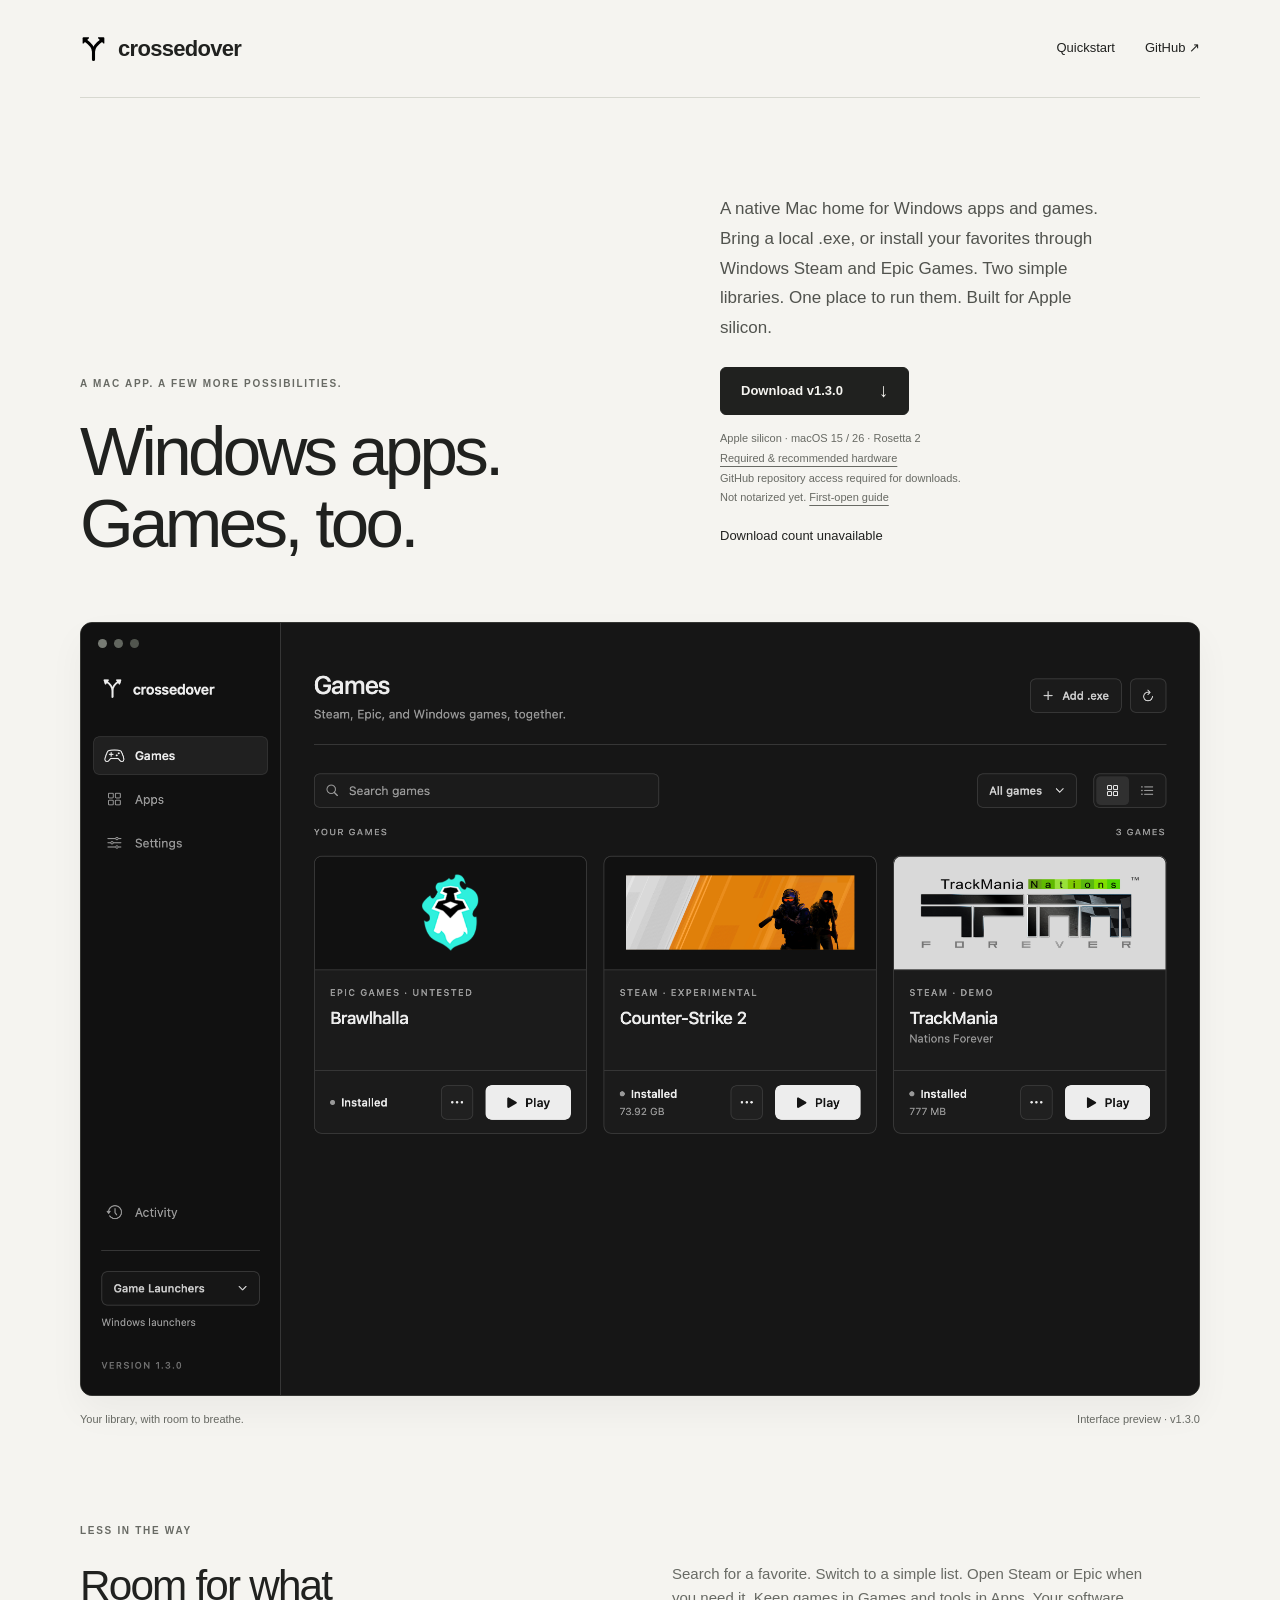
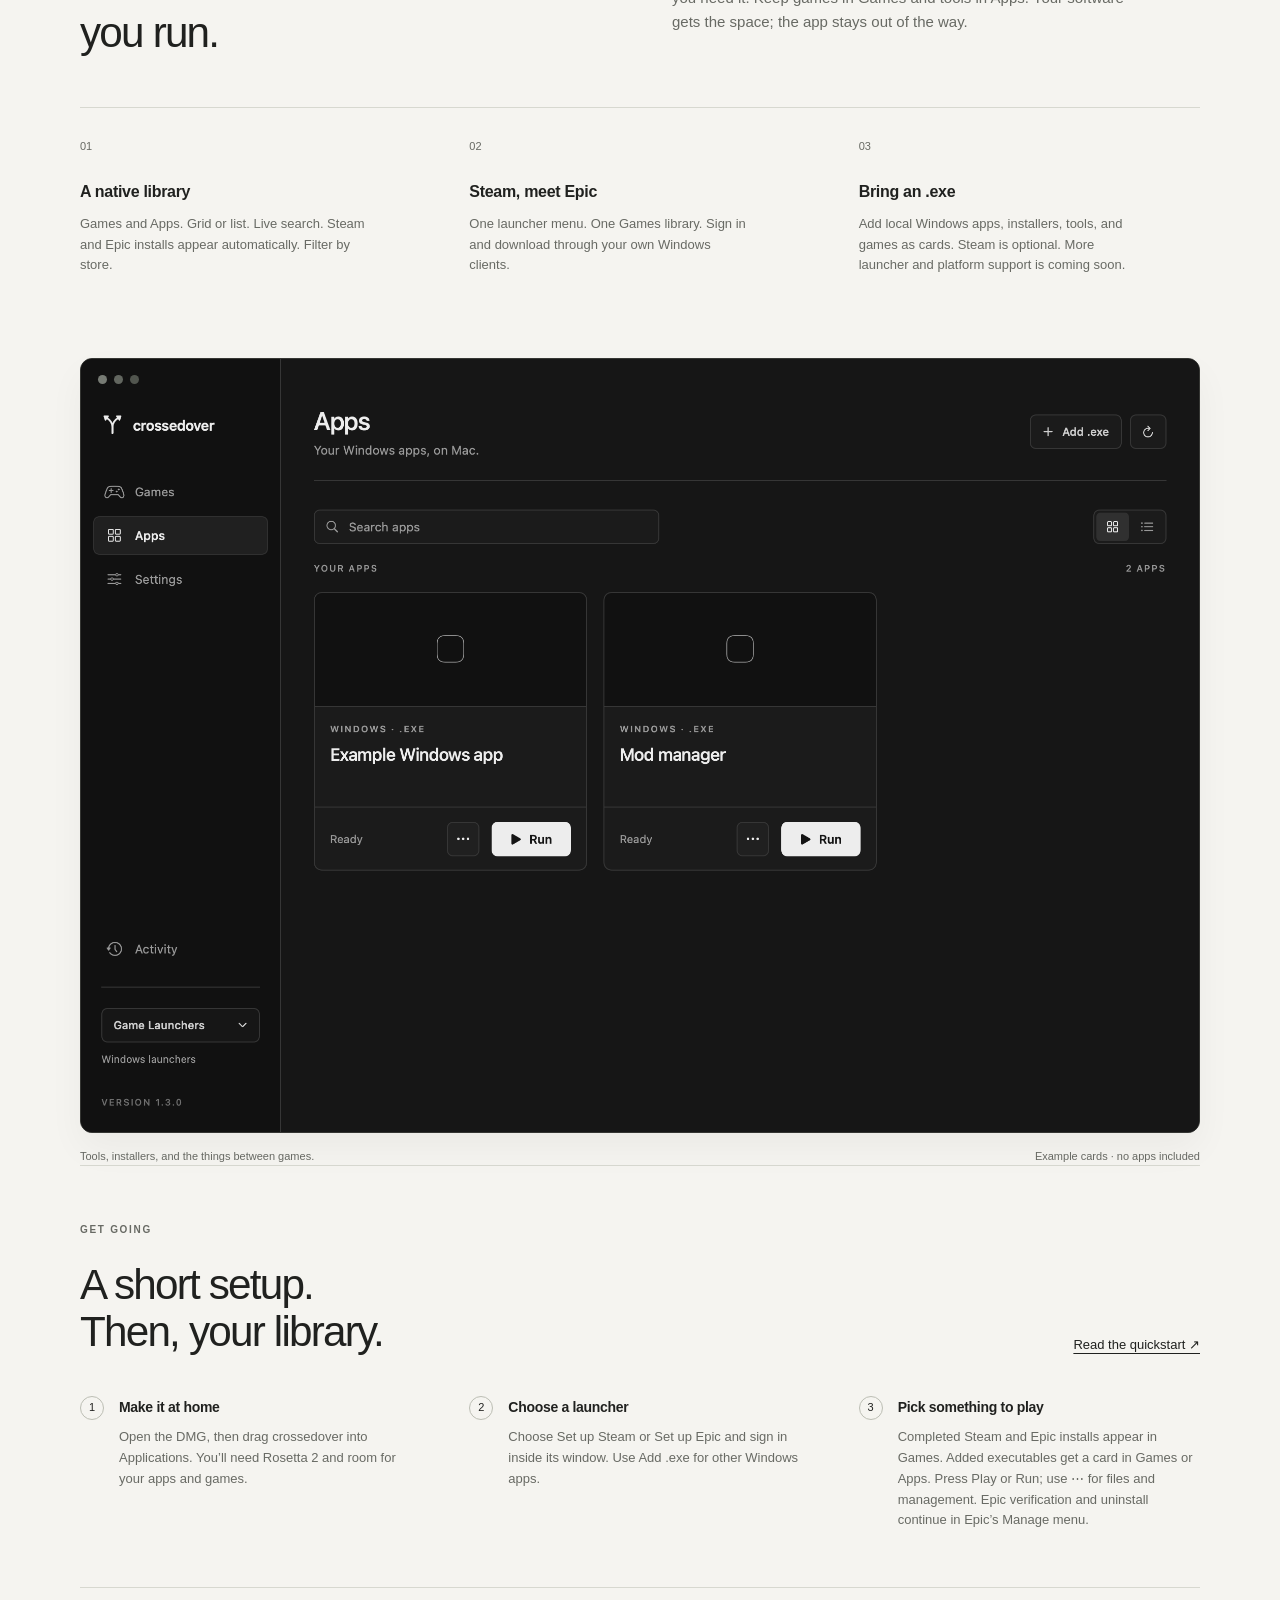
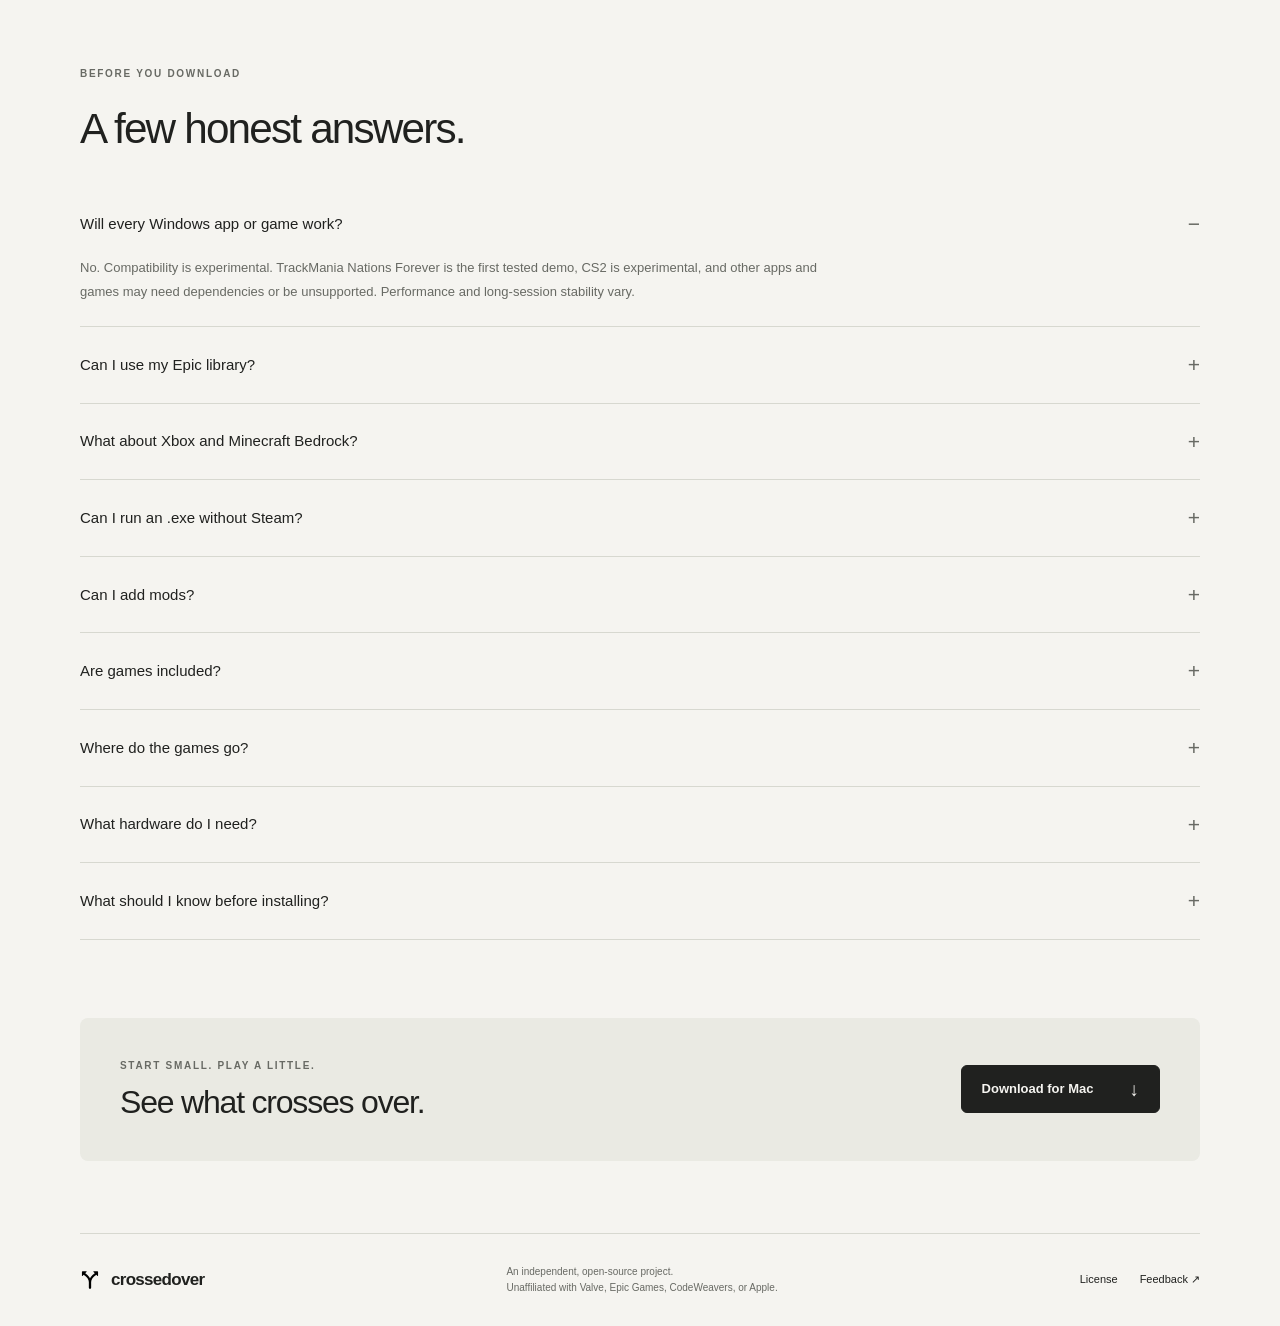
==== website/index.html @ 61ad4d20 "Group supported Windows clients in a Game Launchers menu" ====
<!doctype html>
<html lang="en">
<head>
<meta charset="utf-8"><meta name="viewport" content="width=device-width,initial-scale=1">
<meta name="description" content="Windows apps and games, at home on your Mac. Download crossedover v1.3.0 for Apple silicon.">
<meta name="theme-color" content="#f5f4f0">
<meta property="og:title" content="crossedover — Windows apps &amp; games. A Mac home.">
<meta property="og:description" content="Meet crossedover v1.3.0. Separate Games and Apps libraries. Steam favorites and local Windows .exe files.">
<meta property="og:image" content="https://corypearl.github.io/crossedover/assets/library.png">
<meta property="og:url" content="https://corypearl.github.io/crossedover/">
<meta property="og:type" content="website">
<link rel="canonical" href="https://corypearl.github.io/crossedover/">
<title>crossedover — Windows apps &amp; games. A Mac home.</title>
<link rel="icon" href="assets/mark.svg" type="image/svg+xml"><link rel="stylesheet" href="styles.css">
</head>
<body>
<a class="skip" href="#main">Skip to content</a>
<header class="nav wrap"><a class="wordmark" href="./"><img src="assets/mark.svg" width="27" height="28" alt="">crossedover</a><nav aria-label="Main navigation"><a href="quickstart.html">Quickstart</a><a href="https://github.com/CoryPearl/crossedover">GitHub ↗</a></nav></header>
<main id="main">
<section class="hero wrap" aria-labelledby="hero-title">
<div><p class="eyebrow">A MAC APP. A FEW MORE POSSIBILITIES.</p><h1 id="hero-title">Windows apps.<br>Games, too.</h1></div>
<div class="hero-copy"><p>A native Mac home for Windows apps and games. Bring a local .exe, or install your favorites through Windows Steam and Epic Games. Two simple libraries. One place to run them. Built for Apple silicon.</p><a class="button" href="https://github.com/CoryPearl/crossedover/releases/download/v1.3.0/crossedover-1.3.0.dmg">Download v1.3.0 <span aria-hidden="true">↓</span></a><p class="download-note">Apple silicon · macOS 15 / 26 · Rosetta 2<br><a href="quickstart.html#hardware">Required &amp; recommended hardware</a><br>GitHub repository access required for downloads.<br>Not notarized yet. <a href="quickstart.html#first-open">First-open guide</a></p><p class="download-stats" data-download-stats>Download count unavailable</p></div>
</section>
<figure class="app-preview wrap"><div class="app-frame"><div class="traffic-lights" aria-hidden="true"><i></i><i></i><i></i></div><img src="assets/library.png" width="2200" height="1520" alt="The crossedover library, with separate Games and Apps navigation, search, compact game cards, Add .exe, and a Game Launchers menu" fetchpriority="high"></div><figcaption><span>Your library, with room to breathe.</span><span>Interface preview · v1.3.0</span></figcaption></figure>
<section class="intro wrap" aria-labelledby="intro-title"><p class="eyebrow">LESS IN THE WAY</p><div class="intro-columns"><h2 id="intro-title">Room for what<br>you run.</h2><p>Search for a favorite. Switch to a simple list. Open Steam or Epic when you need it. Keep games in Games and tools in Apps. Your software gets the space; the app stays out of the way.</p></div><div class="details-grid"><div><span>01</span><h3>A native library</h3><p>Games and Apps. Grid or list. Live search. Steam and Epic installs appear automatically. Filter by store.</p></div><div><span>02</span><h3>Steam, meet Epic</h3><p>One launcher menu. One Games library. Sign in and download through your own Windows clients.</p></div><div><span>03</span><h3>Bring an .exe</h3><p>Add local Windows apps, installers, tools, and games as cards. Steam is optional. More launcher and platform support is coming soon.</p></div></div></section>
<figure class="app-preview wrap"><div class="app-frame"><div class="traffic-lights" aria-hidden="true"><i></i><i></i><i></i></div><img src="assets/apps.png" width="2200" height="1520" alt="The crossedover Apps library with example local Windows executable cards and Run controls" loading="lazy"></div><figcaption><span>Tools, installers, and the things between games.</span><span>Example cards · no apps included</span></figcaption></figure>
<section class="getting-started wrap" aria-labelledby="start-title"><div class="section-heading"><div><p class="eyebrow">GET GOING</p><h2 id="start-title">A short setup.<br>Then, your library.</h2></div><a href="quickstart.html">Read the quickstart ↗</a></div><ol class="steps"><li><span>1</span><div><h3>Make it at home</h3><p>Open the DMG, then drag crossedover into Applications. You’ll need Rosetta 2 and room for your apps and games.</p></div></li><li><span>2</span><div><h3>Choose a launcher</h3><p>Choose Set up Steam or Set up Epic and sign in inside its window. Use Add .exe for other Windows apps.</p></div></li><li><span>3</span><div><h3>Pick something to play</h3><p>Completed Steam and Epic installs appear in Games. Added executables get a card in Games or Apps. Press Play or Run; use ⋯ for files and management. Epic verification and uninstall continue in Epic’s Manage menu.</p></div></li></ol></section>
<section class="questions wrap" aria-labelledby="questions-title"><p class="eyebrow">BEFORE YOU DOWNLOAD</p><h2 id="questions-title">A few honest answers.</h2><details open><summary>Will every Windows app or game work?</summary><p>No. Compatibility is experimental. TrackMania Nations Forever is the first tested demo, CS2 is experimental, and other apps and games may need dependencies or be unsupported. Performance and long-session stability vary.</p></details><details><summary>Can I use my Epic library?</summary><p>Yes. Choose <strong>Game Launchers → Set up Epic Games</strong> to install the Windows launcher, sign in there, and download a game inside its Windows C: drive. Completed installs appear beside Steam games. Epic games use their Windows launcher, with Metal for DirectX 10–11 and Performance for DirectX 9. Games installed through Ubisoft Connect, such as Brawlhalla, retain their Epic card and open through Ubisoft’s registered game link after initial account linking in Epic. See the <a href="quickstart.html#epic">Epic guide</a>.</p></details><details><summary>What about Xbox and Minecraft Bedrock?</summary><p>The Windows Xbox app and local Bedrock installation are not supported by the included runtime. Settings can open Xbox Cloud Gaming for supported streaming titles; this does not install Xbox games. Experimental Bedrock ports need a separate runtime and account integration. Read the <a href="quickstart.html#xbox">compatibility notes</a>.</p></details><details><summary>Can I run an .exe without Steam?</summary><p>Yes. Choose <strong>Add .exe</strong>, give it a name, and place it in Games or Apps. Add its containing folder when it needs nearby files. Run installers first, then edit the card to choose the installed program. Everything runs locally with your Mac user permissions. See the <a href="quickstart.html#exe">.exe guide</a>.</p></details><details><summary>Can I add mods?</summary><p>Use a game’s <strong>⋯ → Mods &amp; files</strong> menu to open its installation or Windows Documents in Finder. Follow each mod’s Windows instructions. Steam Workshop subscriptions are available for games that support them; Windows mod managers and DLL loaders may need additional setup. See the <a href="quickstart.html#mods">modding guide</a>.</p></details><details><summary>Are games included?</summary><p>No game files or accounts are included. Windows Steam downloads directly from Valve, and the Epic launcher downloads from Epic. Install games through your own accounts. Your native Mac launchers stay separate.</p></details><details><summary>Where do the games go?</summary><p>Games, imported apps, and runtime data live separately from the app under <code>~/Library/Application Support/CrossedOver/</code>. Use a game’s ⋯ menu for its files or uninstall flow. Epic uninstall continues in Epic Library → ⋯ → Manage.</p></details><details><summary>What hardware do I need?</summary><p>Apple silicon (M1 or newer), macOS 15 or 26, working Rosetta, and 8 GiB free for setup plus game storage. We recommend <strong>16 GB+ unified memory</strong>, or <strong>24–32 GB+</strong> for heavier games, and SSD space for updates. M4 / 16 GB is our current test configuration; other Macs and a minimum 60 FPS have not been validated. Read the <a href="quickstart.html#hardware">hardware guidelines</a>.</p></details><details><summary>What should I know before installing?</summary><p>You need Apple silicon, macOS 15 or 26, Rosetta 2, and 8 GiB free before game downloads. This release is not notarized. Read the <a href="quickstart.html">quickstart</a>. While the repository is private, downloads require GitHub repository access.</p></details></section>
<section class="last-call wrap"><div><p class="eyebrow">START SMALL. PLAY A LITTLE.</p><h2>See what crosses over.</h2></div><a class="button" href="https://github.com/CoryPearl/crossedover/releases/download/v1.3.0/crossedover-1.3.0.dmg">Download for Mac <span aria-hidden="true">↓</span></a></section>
</main>
<footer class="wrap"><a class="wordmark" href="./"><img src="assets/mark.svg" width="20" height="22" alt="">crossedover</a><p>An independent, open-source project.<br>Unaffiliated with Valve, Epic Games, CodeWeavers, or Apple.</p><div><a href="https://github.com/CoryPearl/crossedover/blob/main/LICENSE">License</a><a href="https://github.com/CoryPearl/crossedover/issues">Feedback ↗</a></div></footer>
</body></html>
---- website/styles.css ----
:root{color-scheme:light;--paper:#f5f4f0;--ink:#20211f;--muted:#686a64;--line:#d7d8d0;--soft:#eaeae3;font-family:-apple-system,BlinkMacSystemFont,"Segoe UI",sans-serif;font-synthesis:none}
*{box-sizing:border-box}html{scroll-behavior:smooth;scroll-padding-top:32px}body{margin:0;background:var(--paper);color:var(--ink);font-size:16px;line-height:1.6}a{color:inherit;text-underline-offset:4px}a:focus-visible,summary:focus-visible{outline:2px solid var(--ink);outline-offset:6px;border-radius:2px}.wrap{width:min(1120px,calc(100% - 80px));margin-inline:auto}.skip{position:absolute;left:24px;top:-70px;padding:10px 18px;background:var(--ink);color:var(--paper);z-index:5}.skip:focus{top:12px}.nav{display:flex;justify-content:space-between;align-items:center;padding-block:31px;border-bottom:1px solid var(--line)}.wordmark{display:inline-flex;gap:11px;align-items:center;font-size:22px;font-weight:650;letter-spacing:-.7px;text-decoration:none}.wordmark img{display:block}.nav nav{display:flex;gap:30px;font-size:13px}.nav nav a{text-decoration:none}.nav nav a:hover{text-decoration:underline}.eyebrow{font-size:10px;line-height:1.5;letter-spacing:1.7px;font-weight:600;color:var(--muted);margin:0 0 24px}.hero{padding-block:96px 62px;display:grid;grid-template-columns:1.2fr 1fr;gap:64px;align-items:end}h1,h2,h3,p{margin-top:0}h1{font-size:clamp(46px,5.4vw,76px);font-weight:500;line-height:1.05;letter-spacing:-3.7px;margin-bottom:0}h2{font-size:clamp(30px,3.3vw,44px);line-height:1.12;font-weight:500;letter-spacing:-1.8px;margin-bottom:0}h3{font-size:16px;font-weight:600;letter-spacing:-.3px;margin-bottom:9px}.hero-copy{max-width:390px}.hero-copy>p:first-child{font-size:17px;color:#51534e;line-height:1.75;margin-bottom:24px}.button{display:inline-flex;align-items:center;justify-content:space-between;gap:36px;min-height:48px;padding:12px 20px;background:var(--ink);color:var(--paper);border:1px solid var(--ink);border-radius:6px;font-size:13px;font-weight:600;text-decoration:none;transition:background .15s,transform .15s}.button:hover{background:#393b36;transform:translateY(-1px)}.button span{font-size:19px;font-weight:400;line-height:1}.download-note{font-size:11px;color:var(--muted);line-height:1.8;margin:14px 0 0}.app-preview{margin-top:0;margin-bottom:0}.app-frame{position:relative;overflow:hidden;border:1px solid #353633;border-radius:12px;background:#161616;box-shadow:0 16px 36px #20211f0b}.app-frame>img{display:block;width:100%;height:auto}.traffic-lights{position:absolute;top:16px;left:17px;display:flex;gap:7px;z-index:1}.traffic-lights i{width:9px;height:9px;background:#777b74;border-radius:50%}.traffic-lights i:nth-child(2){background:#62665f}.traffic-lights i:nth-child(3){background:#51554e}figcaption{display:flex;justify-content:space-between;gap:20px;margin-top:15px;font-size:11px;color:var(--muted)}.intro{padding-block:94px 82px}.intro-columns{display:grid;grid-template-columns:1fr 1fr;gap:64px}.intro-columns>p{max-width:480px;color:var(--muted);font-size:15px}.details-grid{display:grid;grid-template-columns:repeat(3,1fr);gap:48px;margin-top:50px;border-top:1px solid var(--line);padding-top:24px}.details-grid span{font-size:11px;color:var(--muted)}.details-grid h3{margin-top:22px}.details-grid p{font-size:13px;color:var(--muted);max-width:285px;margin-bottom:0}.getting-started{border-block:1px solid var(--line);padding-block:56px}.section-heading{display:flex;justify-content:space-between;gap:32px;align-items:end}.section-heading>a{font-size:13px;white-space:nowrap}.steps{list-style:none;margin:40px 0 0;padding:0;display:grid;grid-template-columns:repeat(3,1fr);gap:48px}.steps li{display:flex;gap:15px;align-items:flex-start}.steps li>span{display:grid;place-items:center;flex:none;width:24px;height:24px;border:1px solid #bcbeb4;border-radius:50%;font-size:11px}.steps h3{font-size:14px}.steps p{font-size:13px;color:var(--muted);margin:0}.questions{padding-block:78px}.questions h2{margin-bottom:34px}.questions details{border-bottom:1px solid var(--line);padding-block:21px}.questions summary{list-style:none;cursor:pointer;display:flex;align-items:center;justify-content:space-between;gap:20px;font-size:15px;font-weight:500}.questions summary::-webkit-details-marker{display:none}.questions summary:after{content:"+";font-size:21px;color:var(--muted);font-weight:300}.questions details[open] summary:after{content:"−"}.questions details p{font-size:13px;color:var(--muted);max-width:740px;margin:15px 0 1px;line-height:1.85}code{font-family:ui-monospace,SFMono-Regular,Menlo,monospace;font-size:.88em;overflow-wrap:anywhere}.last-call{display:flex;justify-content:space-between;gap:32px;align-items:center;background:var(--soft);padding:40px;border-radius:8px}.last-call .eyebrow{margin-bottom:12px}.last-call h2{font-size:32px;letter-spacing:-1.2px}footer{display:flex;justify-content:space-between;gap:35px;align-items:center;margin-top:72px;padding-block:30px;border-top:1px solid var(--line)}footer .wordmark{font-size:17px}footer p{font-size:10px;color:var(--muted);margin:0}footer>div{display:flex;gap:22px;font-size:11px}footer a{text-decoration:none}.guide{max-width:760px;padding-block:72px 60px}.guide h1{font-size:56px;margin-bottom:28px}.guide .lede{font-size:19px;color:var(--muted);margin-bottom:42px}.guide h2{font-size:28px;letter-spacing:-.8px;margin-top:44px;margin-bottom:18px}.guide p,.guide li{font-size:15px;color:#555850;line-height:1.85}.guide li{padding-left:4px;margin-bottom:10px}.guide strong{color:var(--ink);font-weight:600}.guide .note{border-left:2px solid #999d90;padding-left:20px}.guide figure{margin:32px 0}.guide figure img{display:block;width:100%;height:auto;border-radius:8px;border:1px solid var(--line)}.guide pre{padding:18px;background:var(--soft);border-radius:6px;white-space:pre-wrap;overflow-wrap:anywhere;font-size:13px}.guide .back{display:inline-block;font-size:12px;margin-bottom:32px}
@media(min-width:1500px){.wrap{width:min(1220px,calc(100% - 120px))}.hero{padding-top:112px}}
@media(max-width:850px){.wrap{width:calc(100% - 48px)}.hero{grid-template-columns:1fr;gap:30px;padding-top:58px;padding-bottom:40px}.hero-copy{max-width:540px}h1{font-size:64px;letter-spacing:-2.9px}.intro{padding-block:64px}.intro-columns{gap:28px}.details-grid,.steps{gap:24px}.section-heading{align-items:start}.last-call{padding:30px}.last-call h2{font-size:28px}.traffic-lights{top:11px;left:12px;gap:5px}.traffic-lights i{width:7px;height:7px}footer{flex-wrap:wrap}.guide{padding-top:48px}}
@media(max-width:560px){.wrap{width:calc(100% - 40px)}.nav{padding-block:24px}.wordmark{font-size:20px}.nav nav{gap:18px;font-size:12px}.nav .wordmark img{width:23px;height:25px}h1{font-size:46px;letter-spacing:-2px}.hero .eyebrow{font-size:9px;letter-spacing:1.3px}.hero-copy>p:first-child{font-size:15px}.app-frame{border-radius:6px}.traffic-lights{top:6px;left:7px;gap:3px}.traffic-lights i{width:4px;height:4px}figcaption{font-size:10px}.intro-columns,.details-grid,.steps{grid-template-columns:1fr}.intro-columns{gap:22px}.details-grid{margin-top:34px;gap:25px}.details-grid>div{display:grid;grid-template-columns:28px 1fr;column-gap:12px}.details-grid span{grid-row:1/3;padding-top:3px}.details-grid h3{margin-top:0}.details-grid p{grid-column:2;max-width:none}.section-heading{display:block}.section-heading>a{display:inline-block;margin-top:22px}.getting-started{padding-block:38px}.steps{gap:25px;margin-top:32px}.questions{padding-block:56px}.questions summary{font-size:14px}.last-call{display:block;padding:28px 24px}.last-call .button{margin-top:26px}footer{margin-top:50px;align-items:start;gap:22px}footer p{order:3;flex-basis:100%}.guide h1{font-size:44px}.guide .lede{font-size:17px}}
@media(prefers-reduced-motion:reduce){html{scroll-behavior:auto}*,*:before,*:after{transition:none!important}}

.download-stats{margin-top:18px;font-size:13px;color:var(--ink,#ededed)}
.download-stats span{display:block;margin-top:5px;font-size:10px;line-height:1.5;color:var(--muted,#999)}

.hardware-table{width:100%;border-collapse:collapse;table-layout:fixed;margin:26px 0;font-size:14px;line-height:1.7;color:#555850}.hardware-table caption{text-align:left;font-size:12px;color:var(--muted);margin-bottom:12px}.hardware-table th,.hardware-table td{text-align:left;vertical-align:top;padding:16px;border-bottom:1px solid var(--line);overflow-wrap:anywhere}.hardware-table th{color:var(--ink);font-size:13px;font-weight:600;background:var(--soft)}.hardware-table th:first-child,.hardware-table td:first-child{padding-left:0}.hardware-table th:first-child{padding-left:16px}.hardware-table td:last-child{padding-right:0}@media(max-width:560px){.hardware-table{font-size:12px;line-height:1.65}.hardware-table th,.hardware-table td{padding:12px 8px}.hardware-table th:first-child{padding-left:8px}}
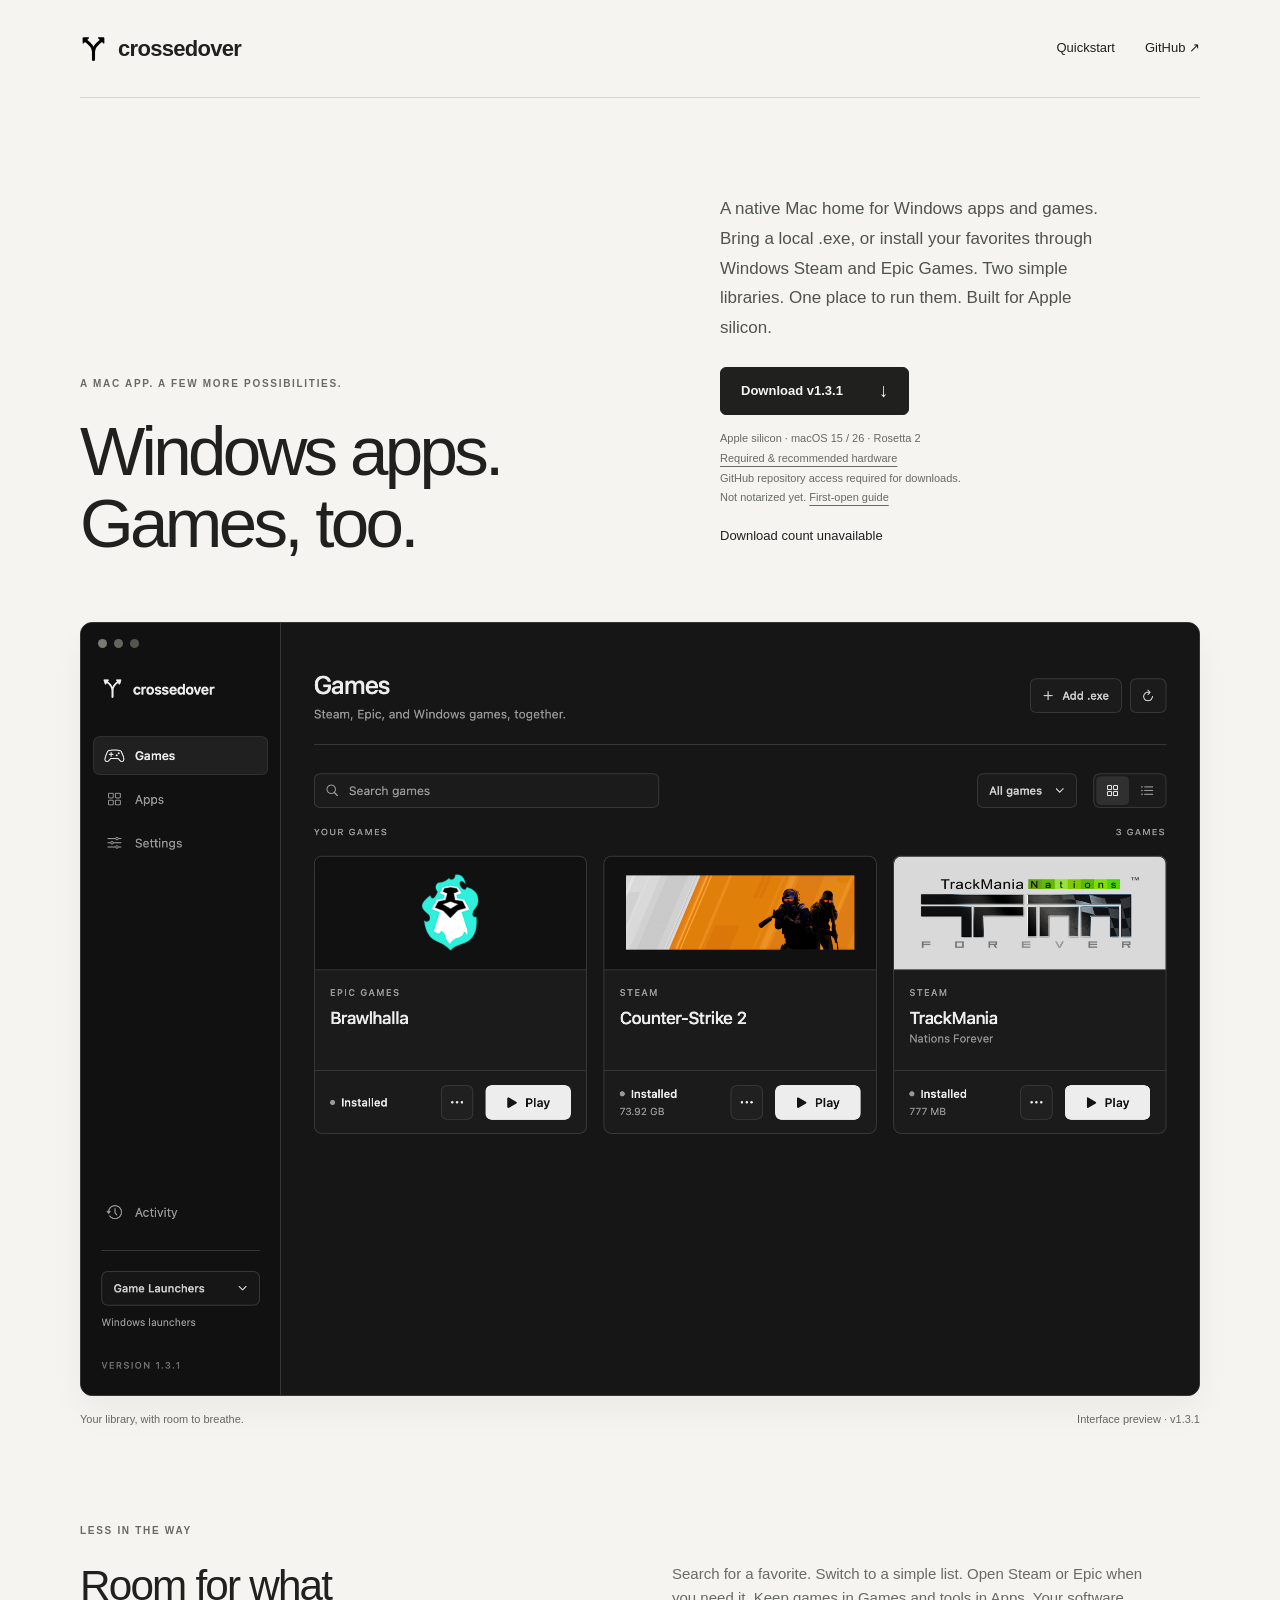
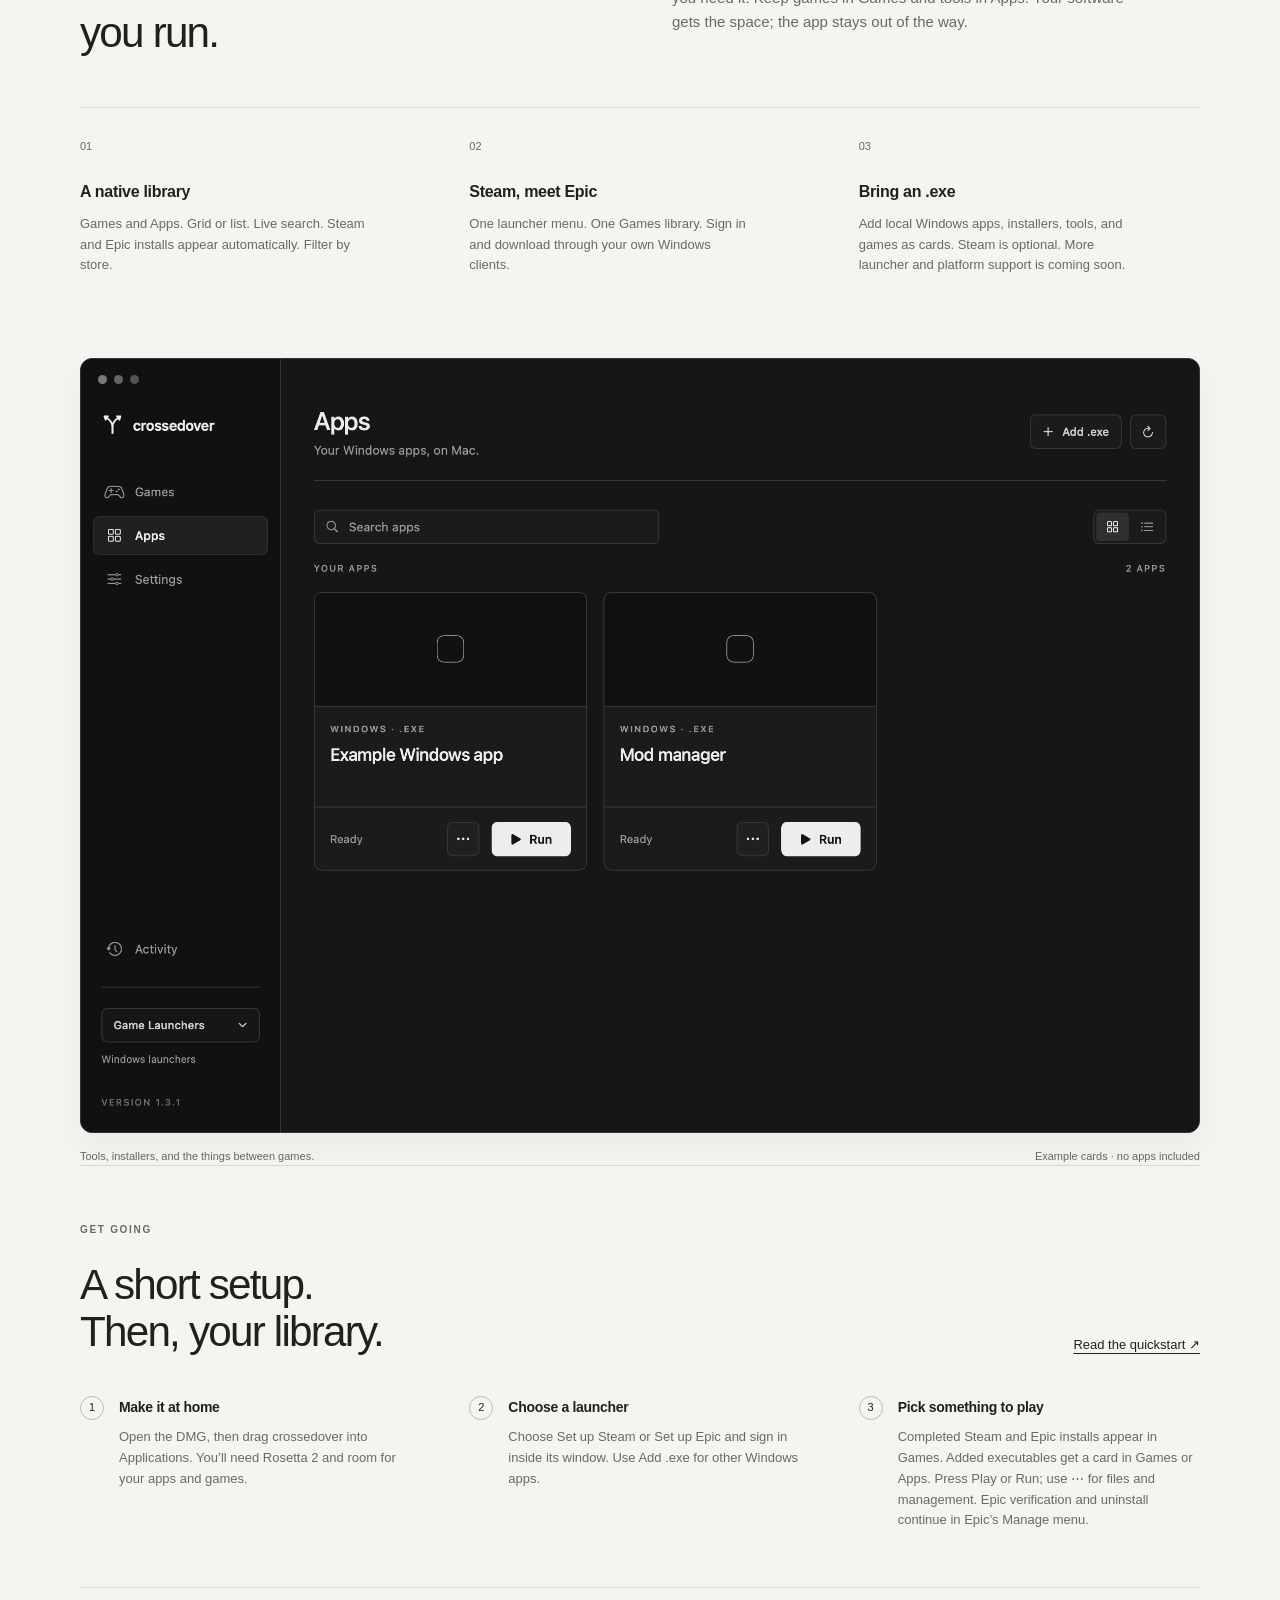
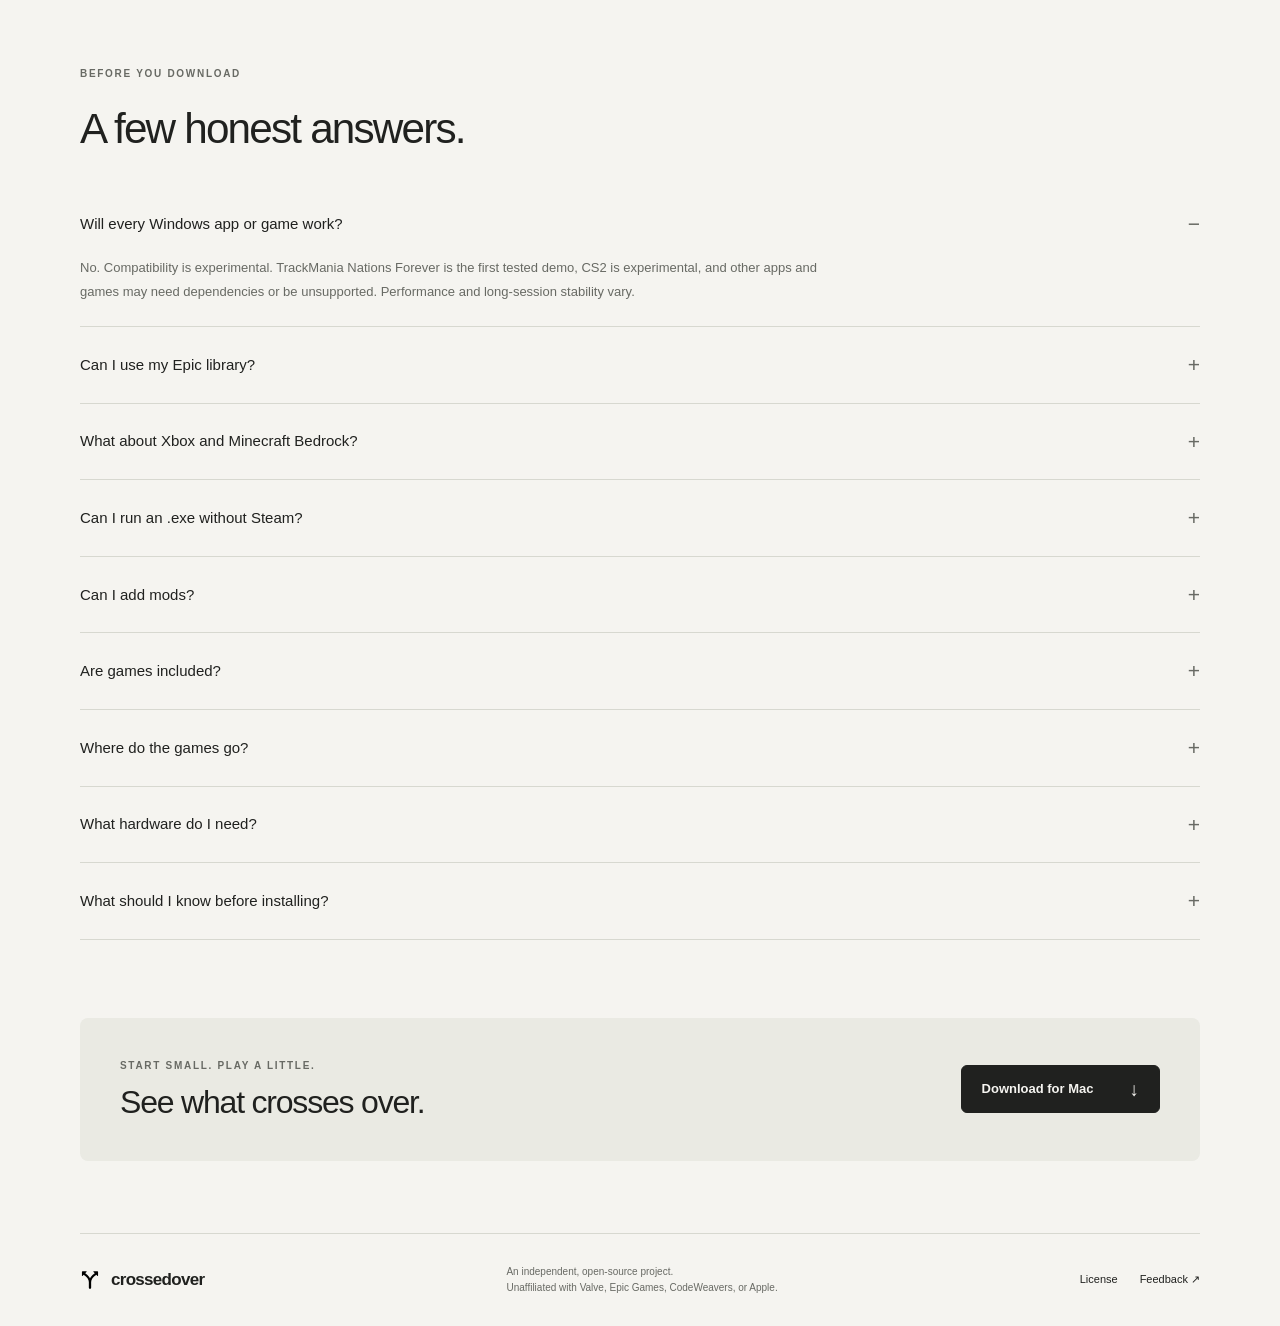
==== commit 1bbfd7d1: "Prepare v1.3.1 with Epic-owned partner launches and runtime activation guidance" ====
--- a/website/index.html
+++ b/website/index.html
@@ -2,10 +2,10 @@
 <html lang="en">
 <head>
 <meta charset="utf-8"><meta name="viewport" content="width=device-width,initial-scale=1">
-<meta name="description" content="Windows apps and games, at home on your Mac. Download crossedover v1.3.0 for Apple silicon.">
+<meta name="description" content="Windows apps and games, at home on your Mac. Download crossedover v1.3.1 for Apple silicon.">
 <meta name="theme-color" content="#f5f4f0">
 <meta property="og:title" content="crossedover — Windows apps &amp; games. A Mac home.">
-<meta property="og:description" content="Meet crossedover v1.3.0. Separate Games and Apps libraries. Steam favorites and local Windows .exe files.">
+<meta property="og:description" content="Meet crossedover v1.3.1. Separate Games and Apps libraries. Steam favorites and local Windows .exe files.">
 <meta property="og:image" content="https://corypearl.github.io/crossedover/assets/library.png">
 <meta property="og:url" content="https://corypearl.github.io/crossedover/">
 <meta property="og:type" content="website">
@@ -19,14 +19,14 @@
 <main id="main">
 <section class="hero wrap" aria-labelledby="hero-title">
 <div><p class="eyebrow">A MAC APP. A FEW MORE POSSIBILITIES.</p><h1 id="hero-title">Windows apps.<br>Games, too.</h1></div>
-<div class="hero-copy"><p>A native Mac home for Windows apps and games. Bring a local .exe, or install your favorites through Windows Steam and Epic Games. Two simple libraries. One place to run them. Built for Apple silicon.</p><a class="button" href="https://github.com/CoryPearl/crossedover/releases/download/v1.3.0/crossedover-1.3.0.dmg">Download v1.3.0 <span aria-hidden="true">↓</span></a><p class="download-note">Apple silicon · macOS 15 / 26 · Rosetta 2<br><a href="quickstart.html#hardware">Required &amp; recommended hardware</a><br>GitHub repository access required for downloads.<br>Not notarized yet. <a href="quickstart.html#first-open">First-open guide</a></p><p class="download-stats" data-download-stats>Download count unavailable</p></div>
+<div class="hero-copy"><p>A native Mac home for Windows apps and games. Bring a local .exe, or install your favorites through Windows Steam and Epic Games. Two simple libraries. One place to run them. Built for Apple silicon.</p><a class="button" href="https://github.com/CoryPearl/crossedover/releases/download/v1.3.1/crossedover-1.3.1.dmg">Download v1.3.1 <span aria-hidden="true">↓</span></a><p class="download-note">Apple silicon · macOS 15 / 26 · Rosetta 2<br><a href="quickstart.html#hardware">Required &amp; recommended hardware</a><br>GitHub repository access required for downloads.<br>Not notarized yet. <a href="quickstart.html#first-open">First-open guide</a></p><p class="download-stats" data-download-stats>Download count unavailable</p></div>
 </section>
-<figure class="app-preview wrap"><div class="app-frame"><div class="traffic-lights" aria-hidden="true"><i></i><i></i><i></i></div><img src="assets/library.png" width="2200" height="1520" alt="The crossedover library, with separate Games and Apps navigation, search, compact game cards, Add .exe, and a Game Launchers menu" fetchpriority="high"></div><figcaption><span>Your library, with room to breathe.</span><span>Interface preview · v1.3.0</span></figcaption></figure>
+<figure class="app-preview wrap"><div class="app-frame"><div class="traffic-lights" aria-hidden="true"><i></i><i></i><i></i></div><img src="assets/library.png" width="2200" height="1520" alt="The crossedover library, with separate Games and Apps navigation, search, compact game cards, Add .exe, and a Game Launchers menu" fetchpriority="high"></div><figcaption><span>Your library, with room to breathe.</span><span>Interface preview · v1.3.1</span></figcaption></figure>
 <section class="intro wrap" aria-labelledby="intro-title"><p class="eyebrow">LESS IN THE WAY</p><div class="intro-columns"><h2 id="intro-title">Room for what<br>you run.</h2><p>Search for a favorite. Switch to a simple list. Open Steam or Epic when you need it. Keep games in Games and tools in Apps. Your software gets the space; the app stays out of the way.</p></div><div class="details-grid"><div><span>01</span><h3>A native library</h3><p>Games and Apps. Grid or list. Live search. Steam and Epic installs appear automatically. Filter by store.</p></div><div><span>02</span><h3>Steam, meet Epic</h3><p>One launcher menu. One Games library. Sign in and download through your own Windows clients.</p></div><div><span>03</span><h3>Bring an .exe</h3><p>Add local Windows apps, installers, tools, and games as cards. Steam is optional. More launcher and platform support is coming soon.</p></div></div></section>
 <figure class="app-preview wrap"><div class="app-frame"><div class="traffic-lights" aria-hidden="true"><i></i><i></i><i></i></div><img src="assets/apps.png" width="2200" height="1520" alt="The crossedover Apps library with example local Windows executable cards and Run controls" loading="lazy"></div><figcaption><span>Tools, installers, and the things between games.</span><span>Example cards · no apps included</span></figcaption></figure>
 <section class="getting-started wrap" aria-labelledby="start-title"><div class="section-heading"><div><p class="eyebrow">GET GOING</p><h2 id="start-title">A short setup.<br>Then, your library.</h2></div><a href="quickstart.html">Read the quickstart ↗</a></div><ol class="steps"><li><span>1</span><div><h3>Make it at home</h3><p>Open the DMG, then drag crossedover into Applications. You’ll need Rosetta 2 and room for your apps and games.</p></div></li><li><span>2</span><div><h3>Choose a launcher</h3><p>Choose Set up Steam or Set up Epic and sign in inside its window. Use Add .exe for other Windows apps.</p></div></li><li><span>3</span><div><h3>Pick something to play</h3><p>Completed Steam and Epic installs appear in Games. Added executables get a card in Games or Apps. Press Play or Run; use ⋯ for files and management. Epic verification and uninstall continue in Epic’s Manage menu.</p></div></li></ol></section>
-<section class="questions wrap" aria-labelledby="questions-title"><p class="eyebrow">BEFORE YOU DOWNLOAD</p><h2 id="questions-title">A few honest answers.</h2><details open><summary>Will every Windows app or game work?</summary><p>No. Compatibility is experimental. TrackMania Nations Forever is the first tested demo, CS2 is experimental, and other apps and games may need dependencies or be unsupported. Performance and long-session stability vary.</p></details><details><summary>Can I use my Epic library?</summary><p>Yes. Choose <strong>Game Launchers → Set up Epic Games</strong> to install the Windows launcher, sign in there, and download a game inside its Windows C: drive. Completed installs appear beside Steam games. Epic games use their Windows launcher, with Metal for DirectX 10–11 and Performance for DirectX 9. Games installed through Ubisoft Connect, such as Brawlhalla, retain their Epic card and open through Ubisoft’s registered game link after initial account linking in Epic. See the <a href="quickstart.html#epic">Epic guide</a>.</p></details><details><summary>What about Xbox and Minecraft Bedrock?</summary><p>The Windows Xbox app and local Bedrock installation are not supported by the included runtime. Settings can open Xbox Cloud Gaming for supported streaming titles; this does not install Xbox games. Experimental Bedrock ports need a separate runtime and account integration. Read the <a href="quickstart.html#xbox">compatibility notes</a>.</p></details><details><summary>Can I run an .exe without Steam?</summary><p>Yes. Choose <strong>Add .exe</strong>, give it a name, and place it in Games or Apps. Add its containing folder when it needs nearby files. Run installers first, then edit the card to choose the installed program. Everything runs locally with your Mac user permissions. See the <a href="quickstart.html#exe">.exe guide</a>.</p></details><details><summary>Can I add mods?</summary><p>Use a game’s <strong>⋯ → Mods &amp; files</strong> menu to open its installation or Windows Documents in Finder. Follow each mod’s Windows instructions. Steam Workshop subscriptions are available for games that support them; Windows mod managers and DLL loaders may need additional setup. See the <a href="quickstart.html#mods">modding guide</a>.</p></details><details><summary>Are games included?</summary><p>No game files or accounts are included. Windows Steam downloads directly from Valve, and the Epic launcher downloads from Epic. Install games through your own accounts. Your native Mac launchers stay separate.</p></details><details><summary>Where do the games go?</summary><p>Games, imported apps, and runtime data live separately from the app under <code>~/Library/Application Support/CrossedOver/</code>. Use a game’s ⋯ menu for its files or uninstall flow. Epic uninstall continues in Epic Library → ⋯ → Manage.</p></details><details><summary>What hardware do I need?</summary><p>Apple silicon (M1 or newer), macOS 15 or 26, working Rosetta, and 8 GiB free for setup plus game storage. We recommend <strong>16 GB+ unified memory</strong>, or <strong>24–32 GB+</strong> for heavier games, and SSD space for updates. M4 / 16 GB is our current test configuration; other Macs and a minimum 60 FPS have not been validated. Read the <a href="quickstart.html#hardware">hardware guidelines</a>.</p></details><details><summary>What should I know before installing?</summary><p>You need Apple silicon, macOS 15 or 26, Rosetta 2, and 8 GiB free before game downloads. This release is not notarized. Read the <a href="quickstart.html">quickstart</a>. While the repository is private, downloads require GitHub repository access.</p></details></section>
-<section class="last-call wrap"><div><p class="eyebrow">START SMALL. PLAY A LITTLE.</p><h2>See what crosses over.</h2></div><a class="button" href="https://github.com/CoryPearl/crossedover/releases/download/v1.3.0/crossedover-1.3.0.dmg">Download for Mac <span aria-hidden="true">↓</span></a></section>
+<section class="questions wrap" aria-labelledby="questions-title"><p class="eyebrow">BEFORE YOU DOWNLOAD</p><h2 id="questions-title">A few honest answers.</h2><details open><summary>Will every Windows app or game work?</summary><p>No. Compatibility is experimental. TrackMania Nations Forever is the first tested demo, CS2 is experimental, and other apps and games may need dependencies or be unsupported. Performance and long-session stability vary.</p></details><details><summary>Can I use my Epic library?</summary><p>Yes. Choose <strong>Game Launchers → Set up Epic Games</strong> to install the Windows launcher, sign in there, and download a game inside its Windows C: drive. Completed installs appear beside Steam games. Epic games use their Windows launcher, with Metal for DirectX 10–11 and Performance for DirectX 9. Games installed through Ubisoft Connect, such as Brawlhalla, retain their Epic card and launch through Epic’s own partner handoff after initial account linking. See the <a href="quickstart.html#epic">Epic guide</a>.</p></details><details><summary>What about Xbox and Minecraft Bedrock?</summary><p>The Windows Xbox app and local Bedrock installation are not supported by the included runtime. Settings can open Xbox Cloud Gaming for supported streaming titles; this does not install Xbox games. Experimental Bedrock ports need a separate runtime and account integration. Read the <a href="quickstart.html#xbox">compatibility notes</a>.</p></details><details><summary>Can I run an .exe without Steam?</summary><p>Yes. Choose <strong>Add .exe</strong>, give it a name, and place it in Games or Apps. Add its containing folder when it needs nearby files. Run installers first, then edit the card to choose the installed program. Everything runs locally with your Mac user permissions. See the <a href="quickstart.html#exe">.exe guide</a>.</p></details><details><summary>Can I add mods?</summary><p>Use a game’s <strong>⋯ → Mods &amp; files</strong> menu to open its installation or Windows Documents in Finder. Follow each mod’s Windows instructions. Steam Workshop subscriptions are available for games that support them; Windows mod managers and DLL loaders may need additional setup. See the <a href="quickstart.html#mods">modding guide</a>.</p></details><details><summary>Are games included?</summary><p>No game files or accounts are included. Windows Steam downloads directly from Valve, and the Epic launcher downloads from Epic. Install games through your own accounts. Your native Mac launchers stay separate.</p></details><details><summary>Where do the games go?</summary><p>Games, imported apps, and runtime data live separately from the app under <code>~/Library/Application Support/CrossedOver/</code>. Use a game’s ⋯ menu for its files or uninstall flow. Epic uninstall continues in Epic Library → ⋯ → Manage.</p></details><details><summary>What hardware do I need?</summary><p>Apple silicon (M1 or newer), macOS 15 or 26, working Rosetta, and 8 GiB free for setup plus game storage. We recommend <strong>16 GB+ unified memory</strong>, or <strong>24–32 GB+</strong> for heavier games, and SSD space for updates. M4 / 16 GB is our current test configuration; other Macs and a minimum 60 FPS have not been validated. Read the <a href="quickstart.html#hardware">hardware guidelines</a>.</p></details><details><summary>What should I know before installing?</summary><p>You need Apple silicon, macOS 15 or 26, Rosetta 2, and 8 GiB free before game downloads. This release is not notarized. Read the <a href="quickstart.html">quickstart</a>. While the repository is private, downloads require GitHub repository access.</p></details></section>
+<section class="last-call wrap"><div><p class="eyebrow">START SMALL. PLAY A LITTLE.</p><h2>See what crosses over.</h2></div><a class="button" href="https://github.com/CoryPearl/crossedover/releases/download/v1.3.1/crossedover-1.3.1.dmg">Download for Mac <span aria-hidden="true">↓</span></a></section>
 </main>
 <footer class="wrap"><a class="wordmark" href="./"><img src="assets/mark.svg" width="20" height="22" alt="">crossedover</a><p>An independent, open-source project.<br>Unaffiliated with Valve, Epic Games, CodeWeavers, or Apple.</p><div><a href="https://github.com/CoryPearl/crossedover/blob/main/LICENSE">License</a><a href="https://github.com/CoryPearl/crossedover/issues">Feedback ↗</a></div></footer>
 </body></html>
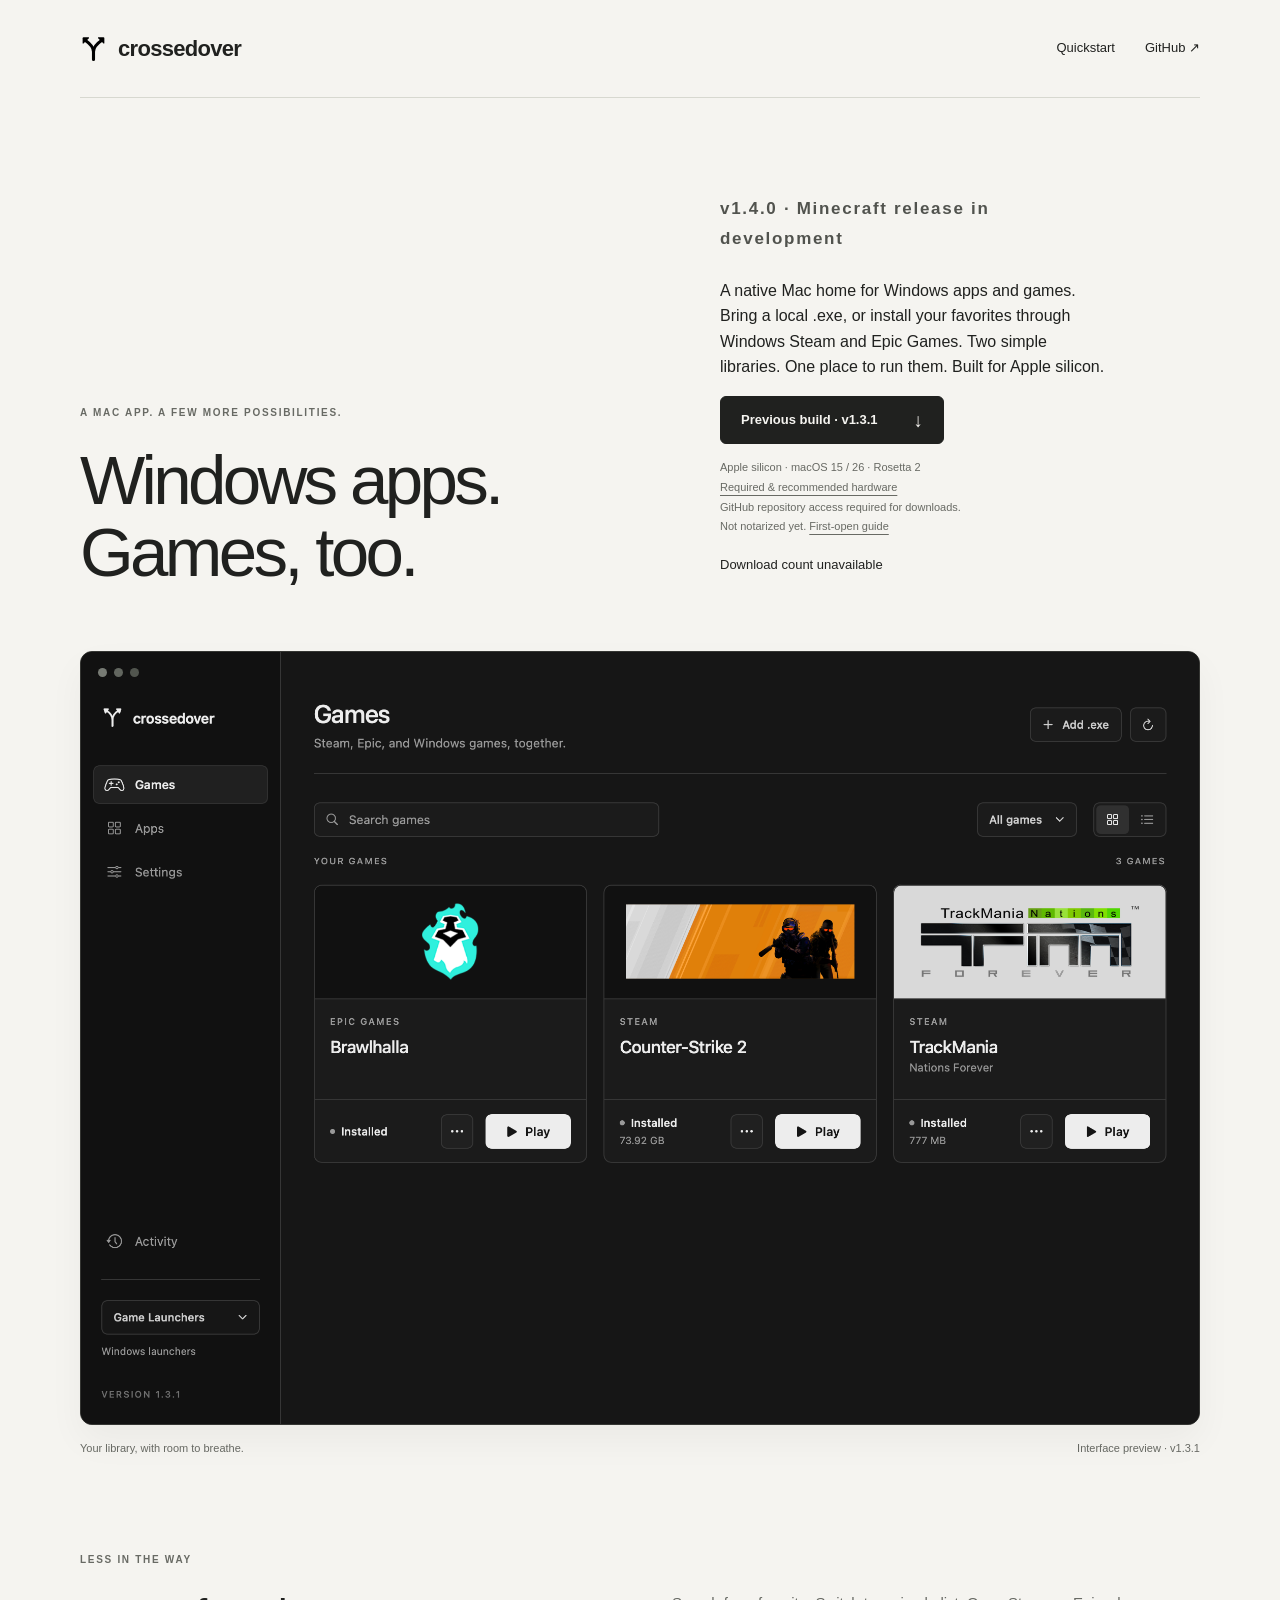
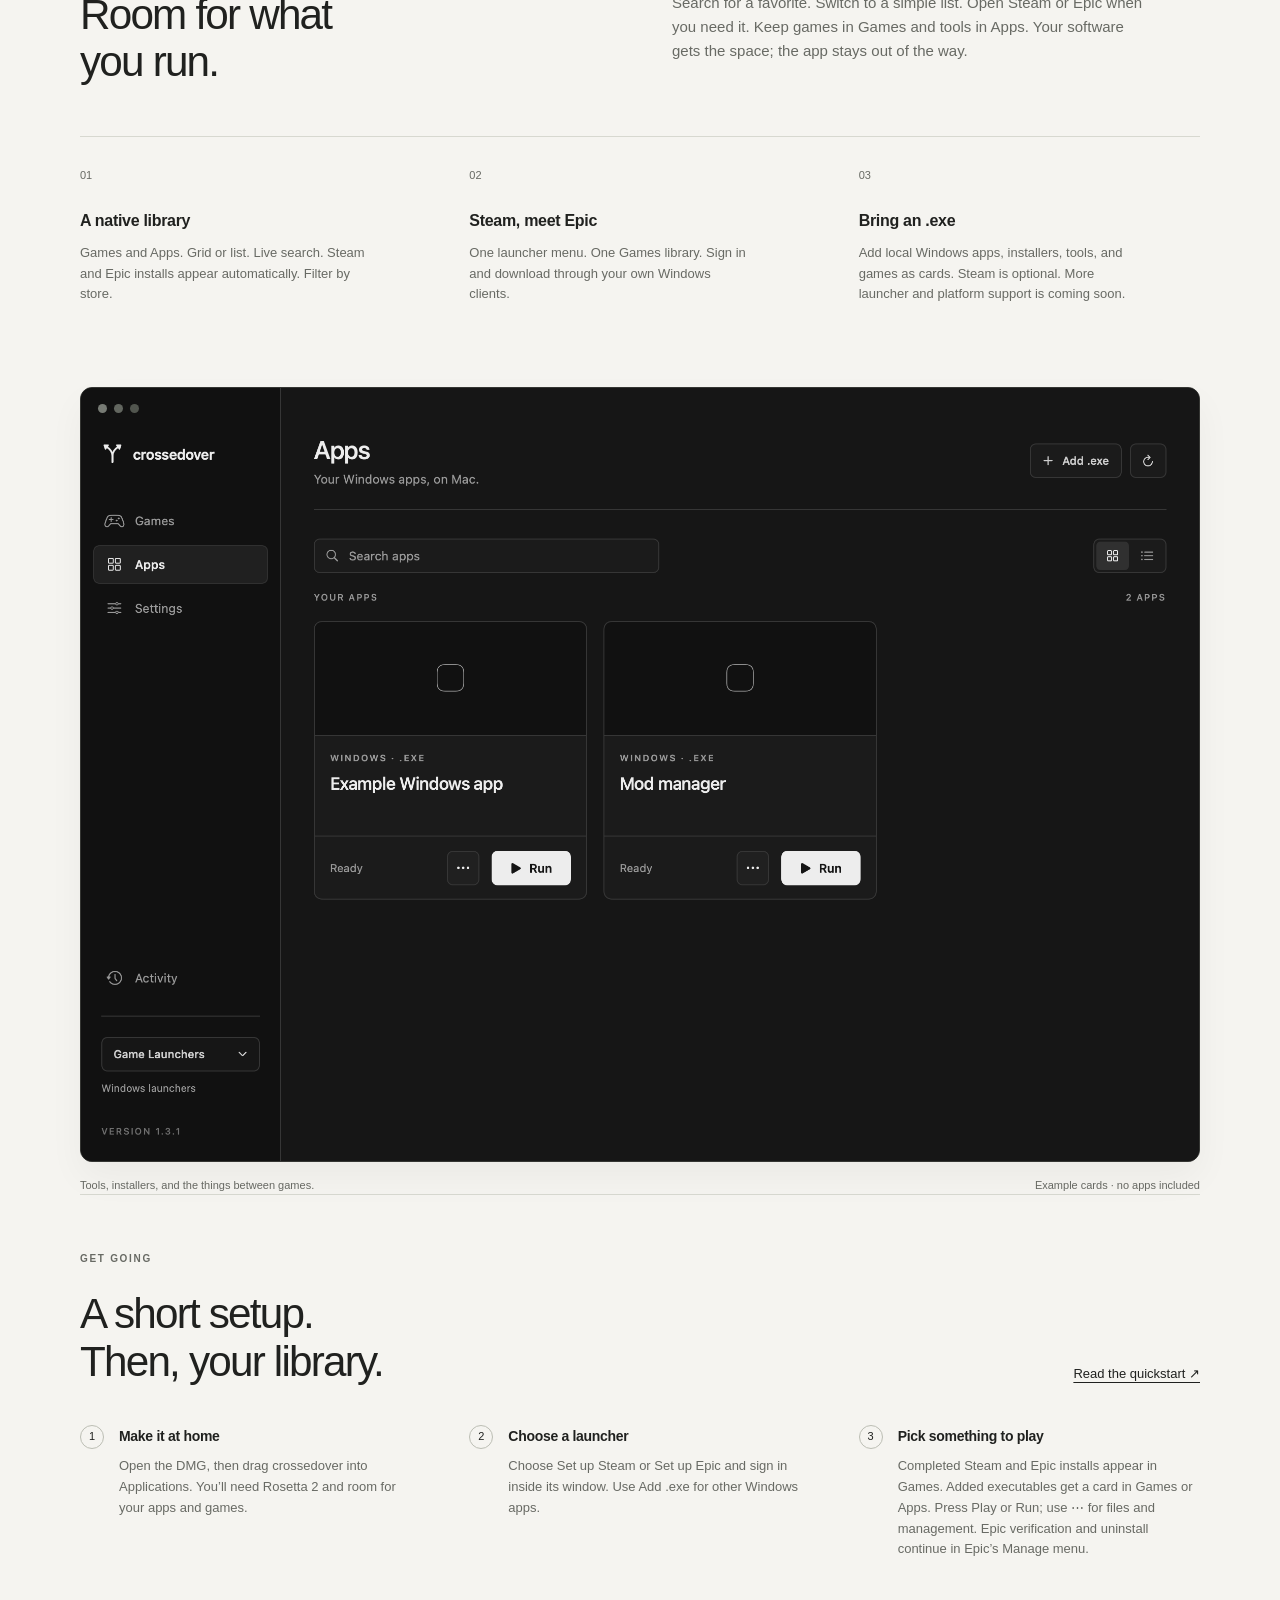
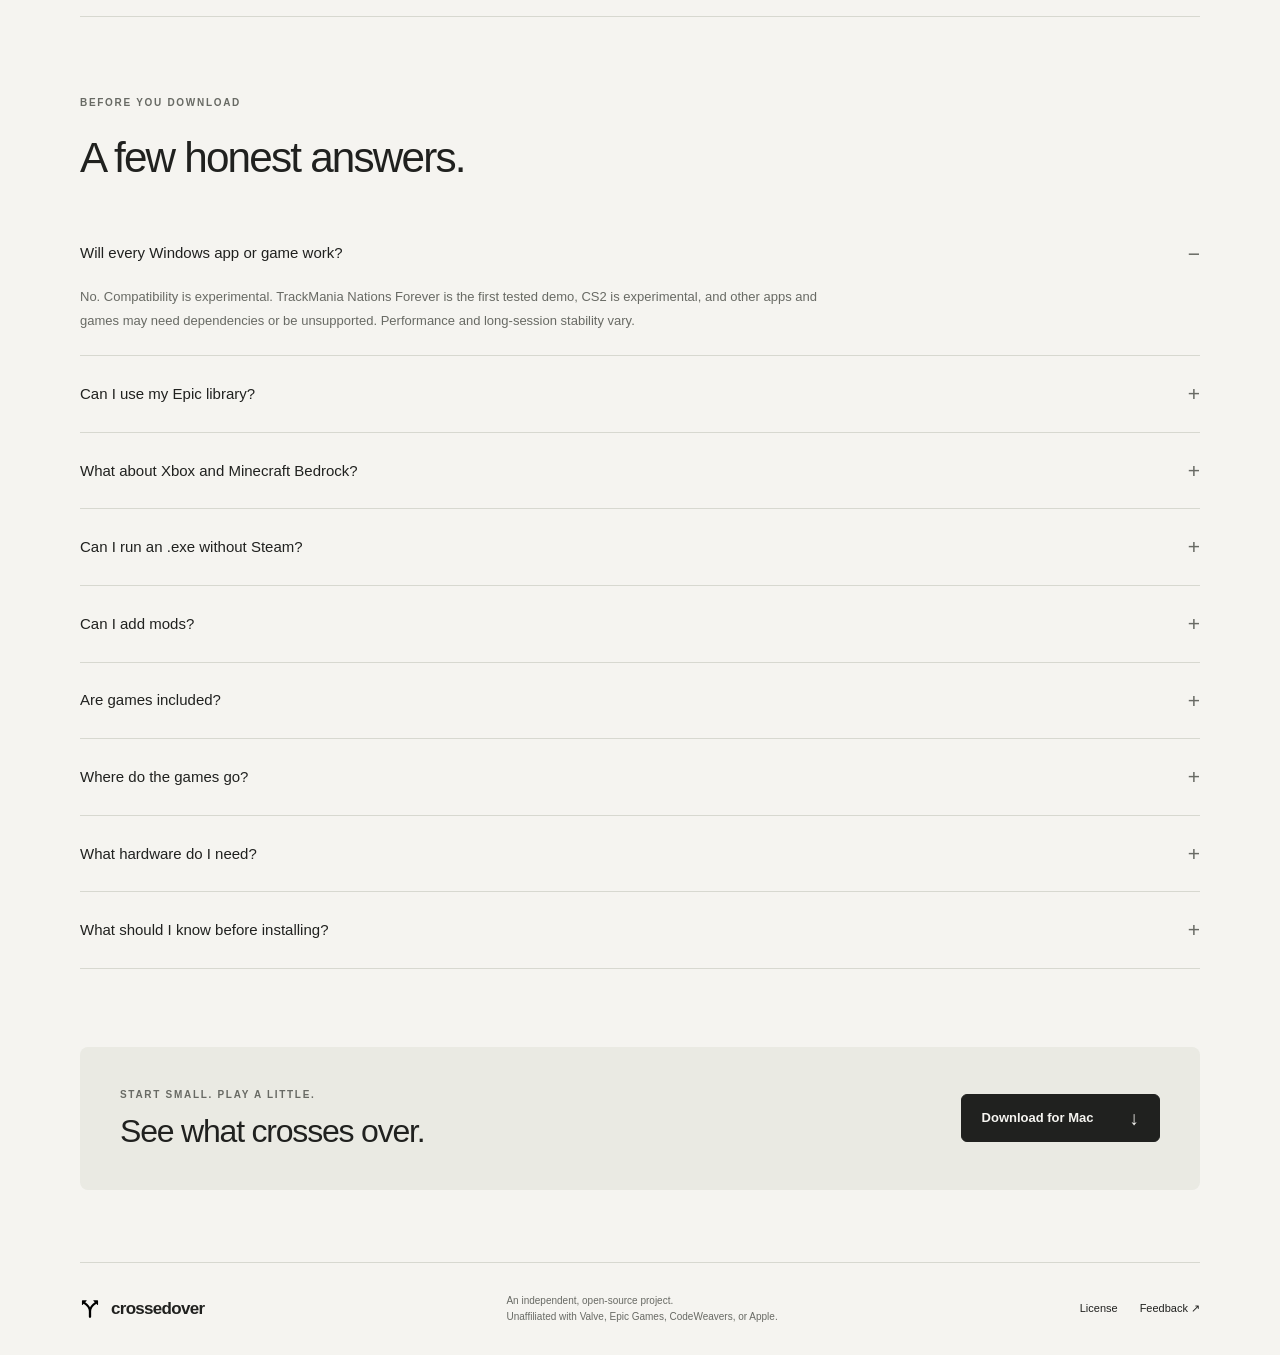
==== commit ea8abd35: "Set Minecraft release to v1.4.0 and refresh installed game cards" ====
--- a/website/index.html
+++ b/website/index.html
@@ -2,10 +2,10 @@
 <html lang="en">
 <head>
 <meta charset="utf-8"><meta name="viewport" content="width=device-width,initial-scale=1">
-<meta name="description" content="Windows apps and games, at home on your Mac. Download crossedover v1.3.1 for Apple silicon.">
+<meta name="description" content="Windows apps and games, at home on your Mac. crossedover v1.4.0 is in development for Minecraft Bedrock; previous builds are available for Apple silicon.">
 <meta name="theme-color" content="#f5f4f0">
 <meta property="og:title" content="crossedover — Windows apps &amp; games. A Mac home.">
-<meta property="og:description" content="Meet crossedover v1.3.1. Separate Games and Apps libraries. Steam favorites and local Windows .exe files.">
+<meta property="og:description" content="crossedover v1.4.0 is in development. Separate Games and Apps libraries. Steam favorites and local Windows .exe files.">
 <meta property="og:image" content="https://corypearl.github.io/crossedover/assets/library.png">
 <meta property="og:url" content="https://corypearl.github.io/crossedover/">
 <meta property="og:type" content="website">
@@ -19,13 +19,13 @@
 <main id="main">
 <section class="hero wrap" aria-labelledby="hero-title">
 <div><p class="eyebrow">A MAC APP. A FEW MORE POSSIBILITIES.</p><h1 id="hero-title">Windows apps.<br>Games, too.</h1></div>
-<div class="hero-copy"><p>A native Mac home for Windows apps and games. Bring a local .exe, or install your favorites through Windows Steam and Epic Games. Two simple libraries. One place to run them. Built for Apple silicon.</p><a class="button" href="https://github.com/CoryPearl/crossedover/releases/download/v1.3.1/crossedover-1.3.1.dmg">Download v1.3.1 <span aria-hidden="true">↓</span></a><p class="download-note">Apple silicon · macOS 15 / 26 · Rosetta 2<br><a href="quickstart.html#hardware">Required &amp; recommended hardware</a><br>GitHub repository access required for downloads.<br>Not notarized yet. <a href="quickstart.html#first-open">First-open guide</a></p><p class="download-stats" data-download-stats>Download count unavailable</p></div>
+<div class="hero-copy"><p class="eyebrow">v1.4.0 · Minecraft release in development</p><p>A native Mac home for Windows apps and games. Bring a local .exe, or install your favorites through Windows Steam and Epic Games. Two simple libraries. One place to run them. Built for Apple silicon.</p><a class="button" href="https://github.com/CoryPearl/crossedover/releases/download/v1.3.1/crossedover-1.3.1.dmg">Previous build · v1.3.1 <span aria-hidden="true">↓</span></a><p class="download-note">Apple silicon · macOS 15 / 26 · Rosetta 2<br><a href="quickstart.html#hardware">Required &amp; recommended hardware</a><br>GitHub repository access required for downloads.<br>Not notarized yet. <a href="quickstart.html#first-open">First-open guide</a></p><p class="download-stats" data-download-stats>Download count unavailable</p></div>
 </section>
 <figure class="app-preview wrap"><div class="app-frame"><div class="traffic-lights" aria-hidden="true"><i></i><i></i><i></i></div><img src="assets/library.png" width="2200" height="1520" alt="The crossedover library, with separate Games and Apps navigation, search, compact game cards, Add .exe, and a Game Launchers menu" fetchpriority="high"></div><figcaption><span>Your library, with room to breathe.</span><span>Interface preview · v1.3.1</span></figcaption></figure>
 <section class="intro wrap" aria-labelledby="intro-title"><p class="eyebrow">LESS IN THE WAY</p><div class="intro-columns"><h2 id="intro-title">Room for what<br>you run.</h2><p>Search for a favorite. Switch to a simple list. Open Steam or Epic when you need it. Keep games in Games and tools in Apps. Your software gets the space; the app stays out of the way.</p></div><div class="details-grid"><div><span>01</span><h3>A native library</h3><p>Games and Apps. Grid or list. Live search. Steam and Epic installs appear automatically. Filter by store.</p></div><div><span>02</span><h3>Steam, meet Epic</h3><p>One launcher menu. One Games library. Sign in and download through your own Windows clients.</p></div><div><span>03</span><h3>Bring an .exe</h3><p>Add local Windows apps, installers, tools, and games as cards. Steam is optional. More launcher and platform support is coming soon.</p></div></div></section>
 <figure class="app-preview wrap"><div class="app-frame"><div class="traffic-lights" aria-hidden="true"><i></i><i></i><i></i></div><img src="assets/apps.png" width="2200" height="1520" alt="The crossedover Apps library with example local Windows executable cards and Run controls" loading="lazy"></div><figcaption><span>Tools, installers, and the things between games.</span><span>Example cards · no apps included</span></figcaption></figure>
 <section class="getting-started wrap" aria-labelledby="start-title"><div class="section-heading"><div><p class="eyebrow">GET GOING</p><h2 id="start-title">A short setup.<br>Then, your library.</h2></div><a href="quickstart.html">Read the quickstart ↗</a></div><ol class="steps"><li><span>1</span><div><h3>Make it at home</h3><p>Open the DMG, then drag crossedover into Applications. You’ll need Rosetta 2 and room for your apps and games.</p></div></li><li><span>2</span><div><h3>Choose a launcher</h3><p>Choose Set up Steam or Set up Epic and sign in inside its window. Use Add .exe for other Windows apps.</p></div></li><li><span>3</span><div><h3>Pick something to play</h3><p>Completed Steam and Epic installs appear in Games. Added executables get a card in Games or Apps. Press Play or Run; use ⋯ for files and management. Epic verification and uninstall continue in Epic’s Manage menu.</p></div></li></ol></section>
-<section class="questions wrap" aria-labelledby="questions-title"><p class="eyebrow">BEFORE YOU DOWNLOAD</p><h2 id="questions-title">A few honest answers.</h2><details open><summary>Will every Windows app or game work?</summary><p>No. Compatibility is experimental. TrackMania Nations Forever is the first tested demo, CS2 is experimental, and other apps and games may need dependencies or be unsupported. Performance and long-session stability vary.</p></details><details><summary>Can I use my Epic library?</summary><p>Yes. Choose <strong>Game Launchers → Set up Epic Games</strong> to install the Windows launcher, sign in there, and download a game inside its Windows C: drive. Completed installs appear beside Steam games. Epic games use their Windows launcher, with Metal for DirectX 10–11 and Performance for DirectX 9. Games installed through Ubisoft Connect, such as Brawlhalla, retain their Epic card and launch through Epic’s own partner handoff after initial account linking. See the <a href="quickstart.html#epic">Epic guide</a>.</p></details><details><summary>What about Xbox and Minecraft Bedrock?</summary><p>The Windows Xbox app and local Bedrock installation are not supported by the included runtime. Settings can open Xbox Cloud Gaming for supported streaming titles; this does not install Xbox games. Experimental Bedrock ports need a separate runtime and account integration. Read the <a href="quickstart.html#xbox">compatibility notes</a>.</p></details><details><summary>Can I run an .exe without Steam?</summary><p>Yes. Choose <strong>Add .exe</strong>, give it a name, and place it in Games or Apps. Add its containing folder when it needs nearby files. Run installers first, then edit the card to choose the installed program. Everything runs locally with your Mac user permissions. See the <a href="quickstart.html#exe">.exe guide</a>.</p></details><details><summary>Can I add mods?</summary><p>Use a game’s <strong>⋯ → Mods &amp; files</strong> menu to open its installation or Windows Documents in Finder. Follow each mod’s Windows instructions. Steam Workshop subscriptions are available for games that support them; Windows mod managers and DLL loaders may need additional setup. See the <a href="quickstart.html#mods">modding guide</a>.</p></details><details><summary>Are games included?</summary><p>No game files or accounts are included. Windows Steam downloads directly from Valve, and the Epic launcher downloads from Epic. Install games through your own accounts. Your native Mac launchers stay separate.</p></details><details><summary>Where do the games go?</summary><p>Games, imported apps, and runtime data live separately from the app under <code>~/Library/Application Support/CrossedOver/</code>. Use a game’s ⋯ menu for its files or uninstall flow. Epic uninstall continues in Epic Library → ⋯ → Manage.</p></details><details><summary>What hardware do I need?</summary><p>Apple silicon (M1 or newer), macOS 15 or 26, working Rosetta, and 8 GiB free for setup plus game storage. We recommend <strong>16 GB+ unified memory</strong>, or <strong>24–32 GB+</strong> for heavier games, and SSD space for updates. M4 / 16 GB is our current test configuration; other Macs and a minimum 60 FPS have not been validated. Read the <a href="quickstart.html#hardware">hardware guidelines</a>.</p></details><details><summary>What should I know before installing?</summary><p>You need Apple silicon, macOS 15 or 26, Rosetta 2, and 8 GiB free before game downloads. This release is not notarized. Read the <a href="quickstart.html">quickstart</a>. While the repository is private, downloads require GitHub repository access.</p></details></section>
+<section class="questions wrap" aria-labelledby="questions-title"><p class="eyebrow">BEFORE YOU DOWNLOAD</p><h2 id="questions-title">A few honest answers.</h2><details open><summary>Will every Windows app or game work?</summary><p>No. Compatibility is experimental. TrackMania Nations Forever is the first tested demo, CS2 is experimental, and other apps and games may need dependencies or be unsupported. Performance and long-session stability vary.</p></details><details><summary>Can I use my Epic library?</summary><p>Yes. Choose <strong>Game Launchers → Set up Epic Games</strong> to install the Windows launcher, sign in there, and download a game inside its Windows C: drive. Completed installs appear beside Steam games. Epic games use their Windows launcher, with DXMT / Metal for DirectX 10–11 and DXVK / Metal for DirectX 9. Games installed through Ubisoft Connect, such as Brawlhalla, retain their Epic card and launch through Epic’s own partner handoff after initial account linking. See the <a href="quickstart.html#epic">Epic guide</a>.</p></details><details><summary>What about Xbox and Minecraft Bedrock?</summary><p>The Windows Xbox app and local Bedrock installation are not supported by the included runtime. Settings can open Xbox Cloud Gaming for supported streaming titles; this does not install Xbox games. Experimental Bedrock ports need a separate runtime and account integration. Read the <a href="quickstart.html#xbox">compatibility notes</a>.</p></details><details><summary>Can I run an .exe without Steam?</summary><p>Yes. Choose <strong>Add .exe</strong>, give it a name, and place it in Games or Apps. Add its containing folder when it needs nearby files. Run installers first, then edit the card to choose the installed program. Everything runs locally with your Mac user permissions. See the <a href="quickstart.html#exe">.exe guide</a>.</p></details><details><summary>Can I add mods?</summary><p>Use a game’s <strong>⋯ → Mods &amp; files</strong> menu to open its installation or Windows Documents in Finder. Follow each mod’s Windows instructions. Steam Workshop subscriptions are available for games that support them; Windows mod managers and DLL loaders may need additional setup. See the <a href="quickstart.html#mods">modding guide</a>.</p></details><details><summary>Are games included?</summary><p>No game files or accounts are included. Windows Steam downloads directly from Valve, and the Epic launcher downloads from Epic. Install games through your own accounts. Your native Mac launchers stay separate.</p></details><details><summary>Where do the games go?</summary><p>Games, imported apps, and runtime data live separately from the app under <code>~/Library/Application Support/CrossedOver/</code>. Use a game’s ⋯ menu for its files or uninstall flow. Epic uninstall continues in Epic Library → ⋯ → Manage.</p></details><details><summary>What hardware do I need?</summary><p>Apple silicon (M1 or newer), macOS 15 or 26, working Rosetta, and 8 GiB free for setup plus game storage. We recommend <strong>16 GB+ unified memory</strong>, or <strong>24–32 GB+</strong> for heavier games, and SSD space for updates. M4 / 16 GB is our current test configuration; other Macs and a minimum 60 FPS have not been validated. Read the <a href="quickstart.html#hardware">hardware guidelines</a>.</p></details><details><summary>What should I know before installing?</summary><p>You need Apple silicon, macOS 15 or 26, Rosetta 2, and 8 GiB free before game downloads. This release is not notarized. Read the <a href="quickstart.html">quickstart</a>. While the repository is private, downloads require GitHub repository access.</p></details></section>
 <section class="last-call wrap"><div><p class="eyebrow">START SMALL. PLAY A LITTLE.</p><h2>See what crosses over.</h2></div><a class="button" href="https://github.com/CoryPearl/crossedover/releases/download/v1.3.1/crossedover-1.3.1.dmg">Download for Mac <span aria-hidden="true">↓</span></a></section>
 </main>
 <footer class="wrap"><a class="wordmark" href="./"><img src="assets/mark.svg" width="20" height="22" alt="">crossedover</a><p>An independent, open-source project.<br>Unaffiliated with Valve, Epic Games, CodeWeavers, or Apple.</p><div><a href="https://github.com/CoryPearl/crossedover/blob/main/LICENSE">License</a><a href="https://github.com/CoryPearl/crossedover/issues">Feedback ↗</a></div></footer>
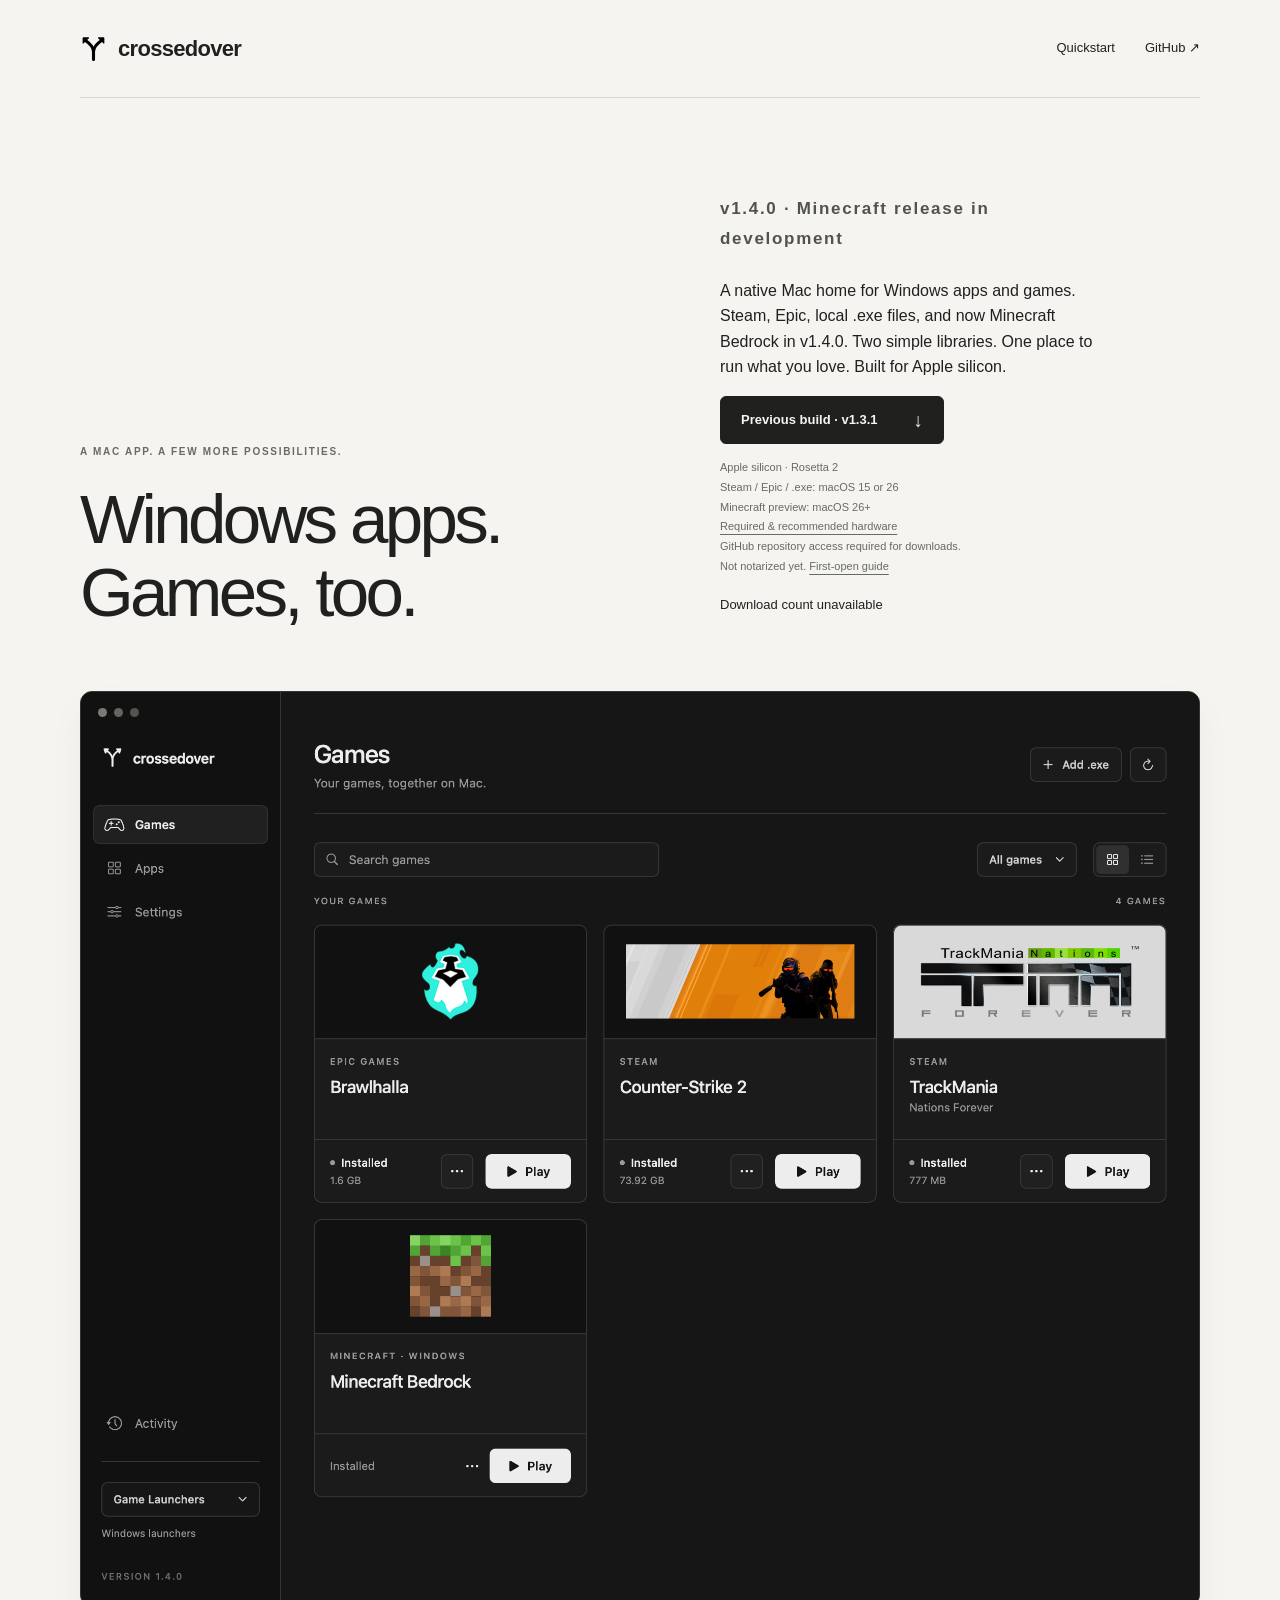
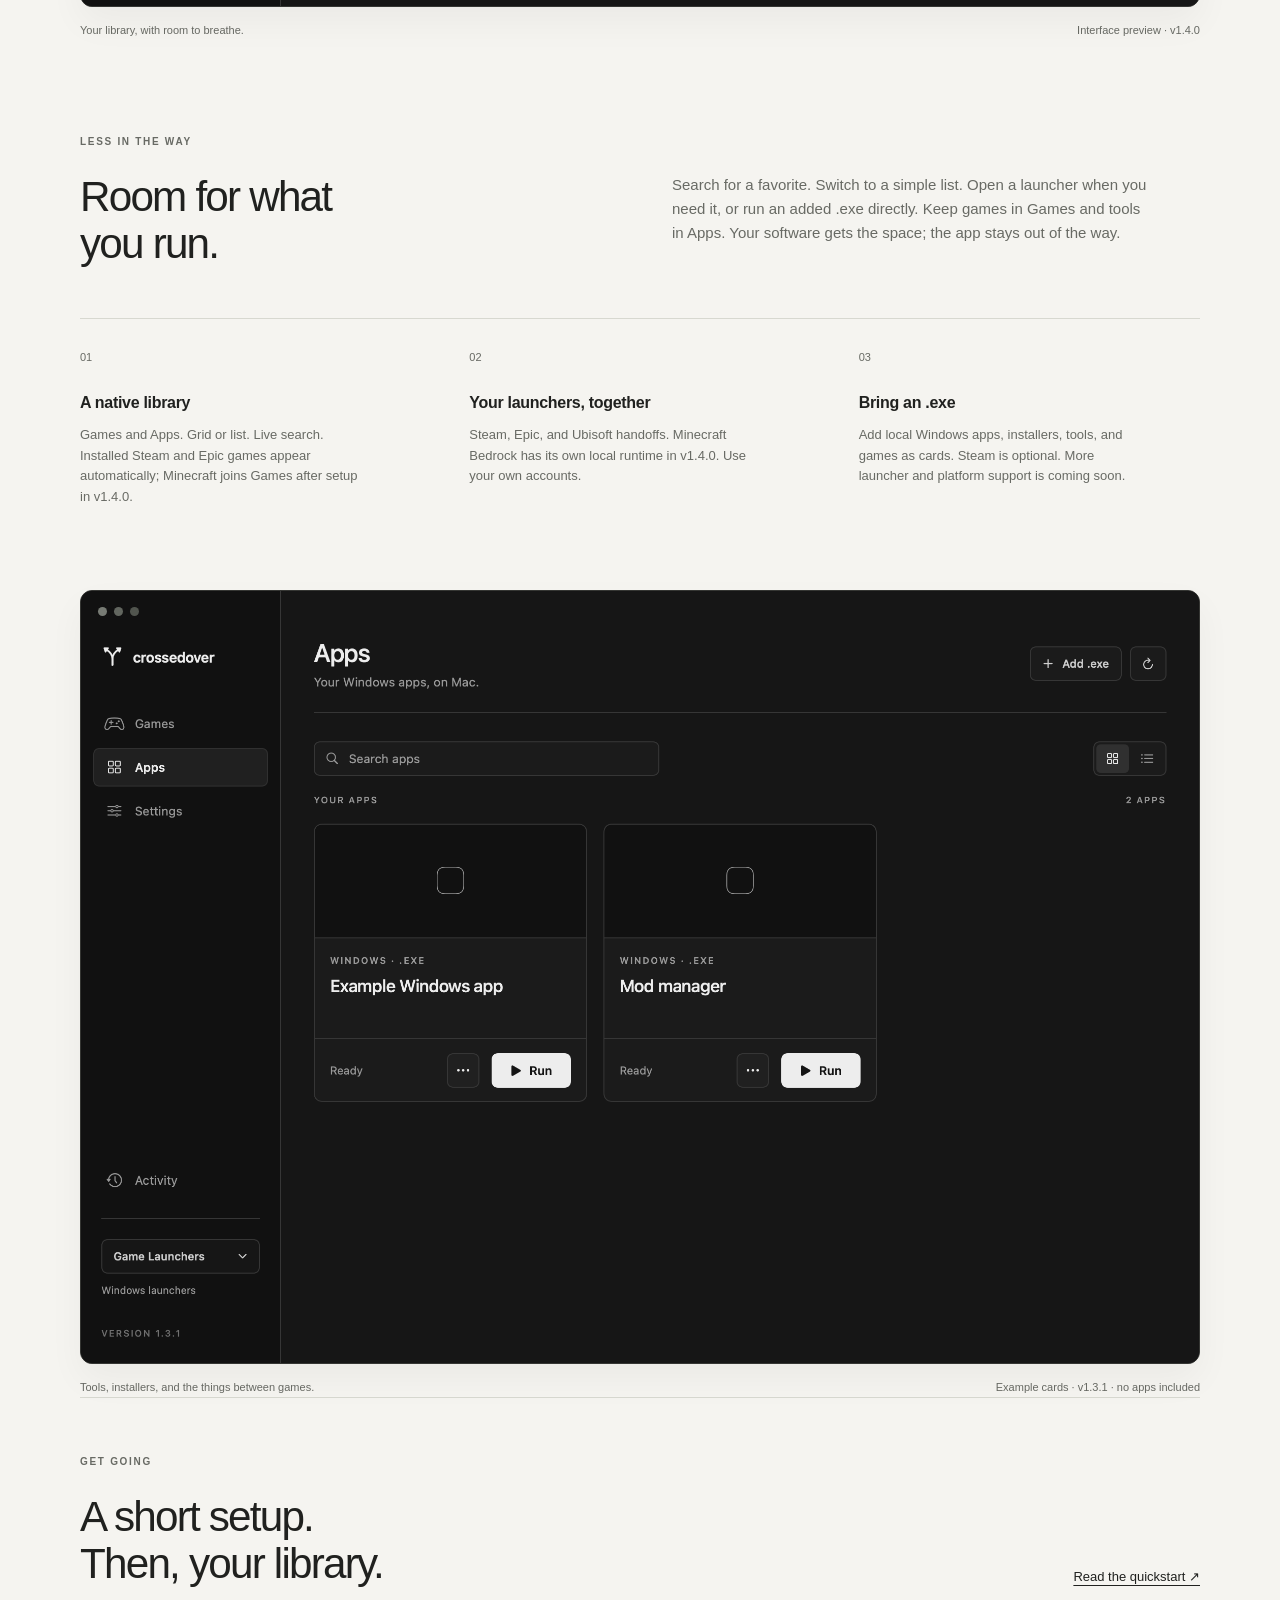
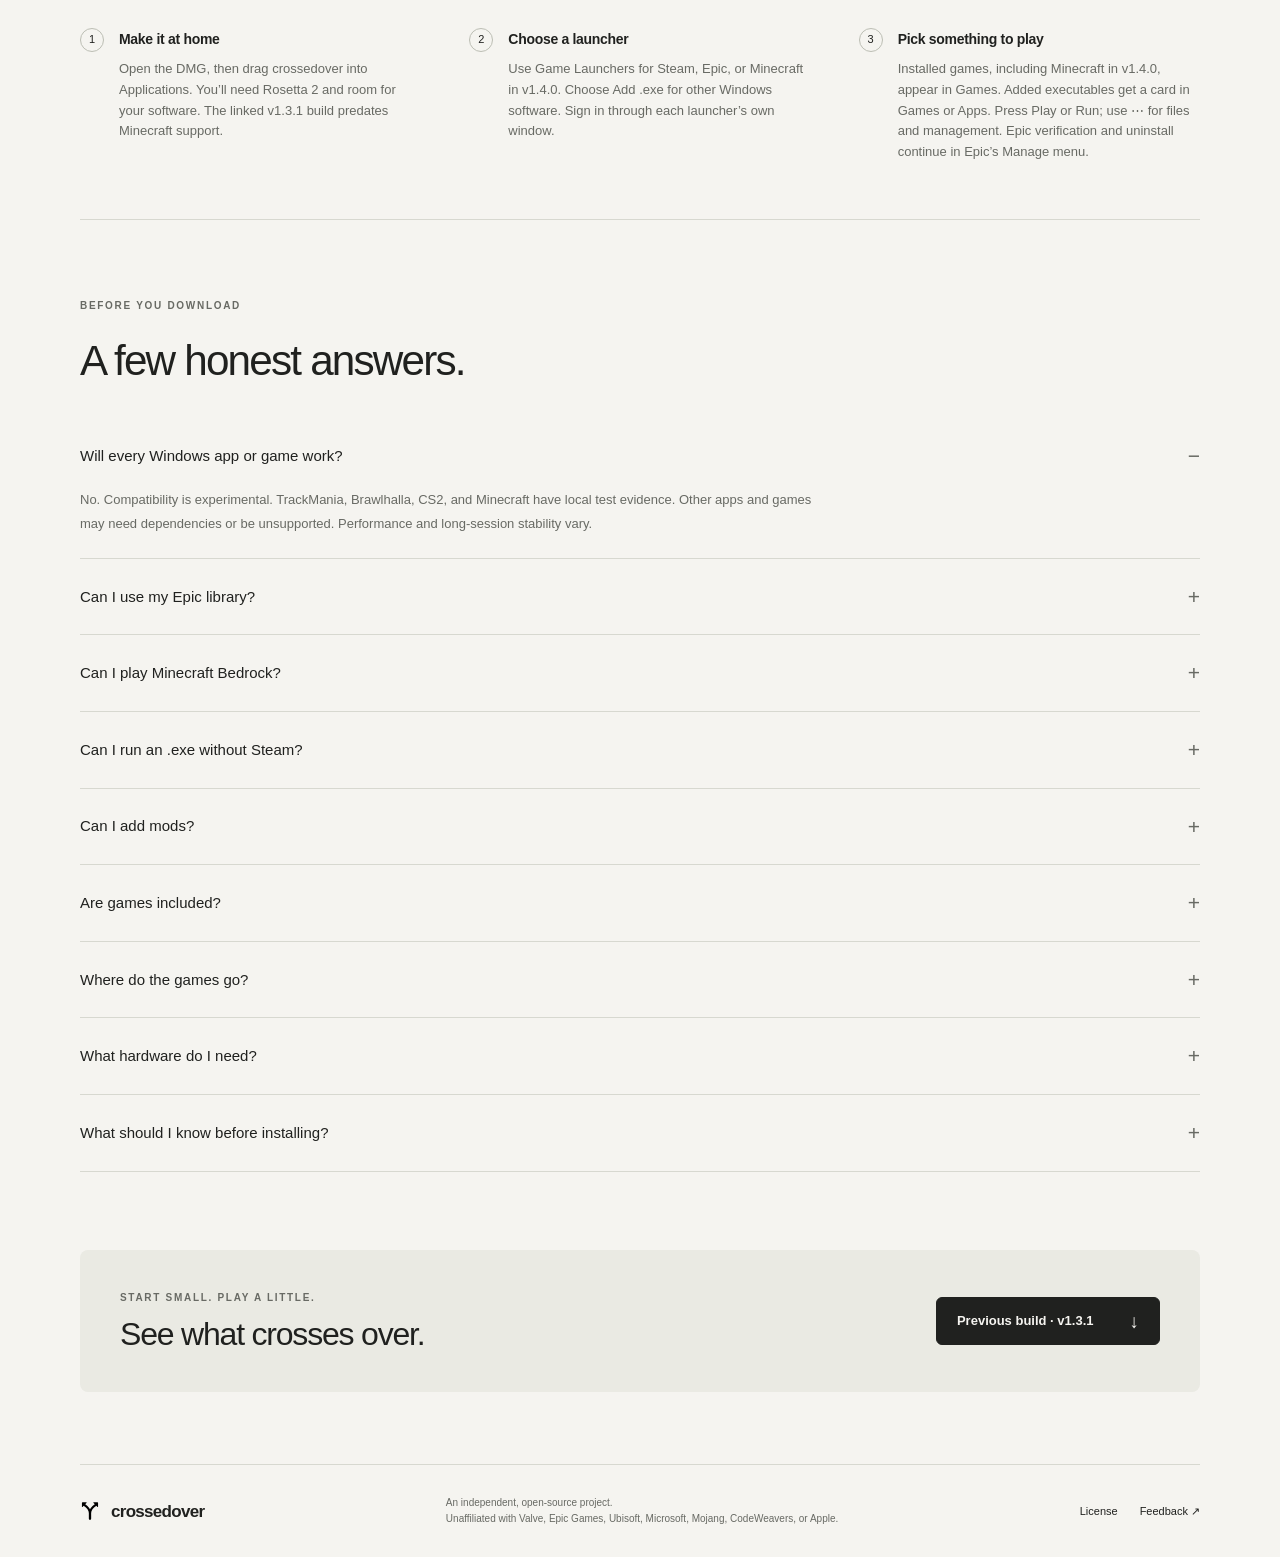
==== commit 8d7f37df: "Add Minecraft artwork and describe crossedover's broader app support" ====
--- a/website/index.html
+++ b/website/index.html
@@ -5,7 +5,7 @@
 <meta name="description" content="Windows apps and games, at home on your Mac. crossedover v1.4.0 is in development for Minecraft Bedrock; previous builds are available for Apple silicon.">
 <meta name="theme-color" content="#f5f4f0">
 <meta property="og:title" content="crossedover — Windows apps &amp; games. A Mac home.">
-<meta property="og:description" content="crossedover v1.4.0 is in development. Separate Games and Apps libraries. Steam favorites and local Windows .exe files.">
+<meta property="og:description" content="Steam, Epic, Minecraft Bedrock, and local Windows apps in two simple libraries. crossedover v1.4.0 is in development for Apple silicon Macs.">
 <meta property="og:image" content="https://corypearl.github.io/crossedover/assets/library.png">
 <meta property="og:url" content="https://corypearl.github.io/crossedover/">
 <meta property="og:type" content="website">
@@ -19,14 +19,14 @@
 <main id="main">
 <section class="hero wrap" aria-labelledby="hero-title">
 <div><p class="eyebrow">A MAC APP. A FEW MORE POSSIBILITIES.</p><h1 id="hero-title">Windows apps.<br>Games, too.</h1></div>
-<div class="hero-copy"><p class="eyebrow">v1.4.0 · Minecraft release in development</p><p>A native Mac home for Windows apps and games. Bring a local .exe, or install your favorites through Windows Steam and Epic Games. Two simple libraries. One place to run them. Built for Apple silicon.</p><a class="button" href="https://github.com/CoryPearl/crossedover/releases/download/v1.3.1/crossedover-1.3.1.dmg">Previous build · v1.3.1 <span aria-hidden="true">↓</span></a><p class="download-note">Apple silicon · macOS 15 / 26 · Rosetta 2<br><a href="quickstart.html#hardware">Required &amp; recommended hardware</a><br>GitHub repository access required for downloads.<br>Not notarized yet. <a href="quickstart.html#first-open">First-open guide</a></p><p class="download-stats" data-download-stats>Download count unavailable</p></div>
+<div class="hero-copy"><p class="eyebrow">v1.4.0 · Minecraft release in development</p><p>A native Mac home for Windows apps and games. Steam, Epic, local .exe files, and now Minecraft Bedrock in v1.4.0. Two simple libraries. One place to run what you love. Built for Apple silicon.</p><a class="button" href="https://github.com/CoryPearl/crossedover/releases/download/v1.3.1/crossedover-1.3.1.dmg">Previous build · v1.3.1 <span aria-hidden="true">↓</span></a><p class="download-note">Apple silicon · Rosetta 2<br>Steam / Epic / .exe: macOS 15 or 26<br>Minecraft preview: macOS 26+<br><a href="quickstart.html#hardware">Required &amp; recommended hardware</a><br>GitHub repository access required for downloads.<br>Not notarized yet. <a href="quickstart.html#first-open">First-open guide</a></p><p class="download-stats" data-download-stats>Download count unavailable</p></div>
 </section>
-<figure class="app-preview wrap"><div class="app-frame"><div class="traffic-lights" aria-hidden="true"><i></i><i></i><i></i></div><img src="assets/library.png" width="2200" height="1520" alt="The crossedover library, with separate Games and Apps navigation, search, compact game cards, Add .exe, and a Game Launchers menu" fetchpriority="high"></div><figcaption><span>Your library, with room to breathe.</span><span>Interface preview · v1.3.1</span></figcaption></figure>
-<section class="intro wrap" aria-labelledby="intro-title"><p class="eyebrow">LESS IN THE WAY</p><div class="intro-columns"><h2 id="intro-title">Room for what<br>you run.</h2><p>Search for a favorite. Switch to a simple list. Open Steam or Epic when you need it. Keep games in Games and tools in Apps. Your software gets the space; the app stays out of the way.</p></div><div class="details-grid"><div><span>01</span><h3>A native library</h3><p>Games and Apps. Grid or list. Live search. Steam and Epic installs appear automatically. Filter by store.</p></div><div><span>02</span><h3>Steam, meet Epic</h3><p>One launcher menu. One Games library. Sign in and download through your own Windows clients.</p></div><div><span>03</span><h3>Bring an .exe</h3><p>Add local Windows apps, installers, tools, and games as cards. Steam is optional. More launcher and platform support is coming soon.</p></div></div></section>
-<figure class="app-preview wrap"><div class="app-frame"><div class="traffic-lights" aria-hidden="true"><i></i><i></i><i></i></div><img src="assets/apps.png" width="2200" height="1520" alt="The crossedover Apps library with example local Windows executable cards and Run controls" loading="lazy"></div><figcaption><span>Tools, installers, and the things between games.</span><span>Example cards · no apps included</span></figcaption></figure>
-<section class="getting-started wrap" aria-labelledby="start-title"><div class="section-heading"><div><p class="eyebrow">GET GOING</p><h2 id="start-title">A short setup.<br>Then, your library.</h2></div><a href="quickstart.html">Read the quickstart ↗</a></div><ol class="steps"><li><span>1</span><div><h3>Make it at home</h3><p>Open the DMG, then drag crossedover into Applications. You’ll need Rosetta 2 and room for your apps and games.</p></div></li><li><span>2</span><div><h3>Choose a launcher</h3><p>Choose Set up Steam or Set up Epic and sign in inside its window. Use Add .exe for other Windows apps.</p></div></li><li><span>3</span><div><h3>Pick something to play</h3><p>Completed Steam and Epic installs appear in Games. Added executables get a card in Games or Apps. Press Play or Run; use ⋯ for files and management. Epic verification and uninstall continue in Epic’s Manage menu.</p></div></li></ol></section>
-<section class="questions wrap" aria-labelledby="questions-title"><p class="eyebrow">BEFORE YOU DOWNLOAD</p><h2 id="questions-title">A few honest answers.</h2><details open><summary>Will every Windows app or game work?</summary><p>No. Compatibility is experimental. TrackMania Nations Forever is the first tested demo, CS2 is experimental, and other apps and games may need dependencies or be unsupported. Performance and long-session stability vary.</p></details><details><summary>Can I use my Epic library?</summary><p>Yes. Choose <strong>Game Launchers → Set up Epic Games</strong> to install the Windows launcher, sign in there, and download a game inside its Windows C: drive. Completed installs appear beside Steam games. Epic games use their Windows launcher, with DXMT / Metal for DirectX 10–11 and DXVK / Metal for DirectX 9. Games installed through Ubisoft Connect, such as Brawlhalla, retain their Epic card and launch through Epic’s own partner handoff after initial account linking. See the <a href="quickstart.html#epic">Epic guide</a>.</p></details><details><summary>What about Xbox and Minecraft Bedrock?</summary><p>The Windows Xbox app and local Bedrock installation are not supported by the included runtime. Settings can open Xbox Cloud Gaming for supported streaming titles; this does not install Xbox games. Experimental Bedrock ports need a separate runtime and account integration. Read the <a href="quickstart.html#xbox">compatibility notes</a>.</p></details><details><summary>Can I run an .exe without Steam?</summary><p>Yes. Choose <strong>Add .exe</strong>, give it a name, and place it in Games or Apps. Add its containing folder when it needs nearby files. Run installers first, then edit the card to choose the installed program. Everything runs locally with your Mac user permissions. See the <a href="quickstart.html#exe">.exe guide</a>.</p></details><details><summary>Can I add mods?</summary><p>Use a game’s <strong>⋯ → Mods &amp; files</strong> menu to open its installation or Windows Documents in Finder. Follow each mod’s Windows instructions. Steam Workshop subscriptions are available for games that support them; Windows mod managers and DLL loaders may need additional setup. See the <a href="quickstart.html#mods">modding guide</a>.</p></details><details><summary>Are games included?</summary><p>No game files or accounts are included. Windows Steam downloads directly from Valve, and the Epic launcher downloads from Epic. Install games through your own accounts. Your native Mac launchers stay separate.</p></details><details><summary>Where do the games go?</summary><p>Games, imported apps, and runtime data live separately from the app under <code>~/Library/Application Support/CrossedOver/</code>. Use a game’s ⋯ menu for its files or uninstall flow. Epic uninstall continues in Epic Library → ⋯ → Manage.</p></details><details><summary>What hardware do I need?</summary><p>Apple silicon (M1 or newer), macOS 15 or 26, working Rosetta, and 8 GiB free for setup plus game storage. We recommend <strong>16 GB+ unified memory</strong>, or <strong>24–32 GB+</strong> for heavier games, and SSD space for updates. M4 / 16 GB is our current test configuration; other Macs and a minimum 60 FPS have not been validated. Read the <a href="quickstart.html#hardware">hardware guidelines</a>.</p></details><details><summary>What should I know before installing?</summary><p>You need Apple silicon, macOS 15 or 26, Rosetta 2, and 8 GiB free before game downloads. This release is not notarized. Read the <a href="quickstart.html">quickstart</a>. While the repository is private, downloads require GitHub repository access.</p></details></section>
-<section class="last-call wrap"><div><p class="eyebrow">START SMALL. PLAY A LITTLE.</p><h2>See what crosses over.</h2></div><a class="button" href="https://github.com/CoryPearl/crossedover/releases/download/v1.3.1/crossedover-1.3.1.dmg">Download for Mac <span aria-hidden="true">↓</span></a></section>
+<figure class="app-preview wrap"><div class="app-frame"><div class="traffic-lights" aria-hidden="true"><i></i><i></i><i></i></div><img src="assets/library.png" width="2200" height="1800" alt="The crossedover library, with separate Games and Apps navigation, search, Steam, Epic, and Minecraft game cards, Add .exe, and a Game Launchers menu" fetchpriority="high"></div><figcaption><span>Your library, with room to breathe.</span><span>Interface preview · v1.4.0</span></figcaption></figure>
+<section class="intro wrap" aria-labelledby="intro-title"><p class="eyebrow">LESS IN THE WAY</p><div class="intro-columns"><h2 id="intro-title">Room for what<br>you run.</h2><p>Search for a favorite. Switch to a simple list. Open a launcher when you need it, or run an added .exe directly. Keep games in Games and tools in Apps. Your software gets the space; the app stays out of the way.</p></div><div class="details-grid"><div><span>01</span><h3>A native library</h3><p>Games and Apps. Grid or list. Live search. Installed Steam and Epic games appear automatically; Minecraft joins Games after setup in v1.4.0.</p></div><div><span>02</span><h3>Your launchers, together</h3><p>Steam, Epic, and Ubisoft handoffs. Minecraft Bedrock has its own local runtime in v1.4.0. Use your own accounts.</p></div><div><span>03</span><h3>Bring an .exe</h3><p>Add local Windows apps, installers, tools, and games as cards. Steam is optional. More launcher and platform support is coming soon.</p></div></div></section>
+<figure class="app-preview wrap"><div class="app-frame"><div class="traffic-lights" aria-hidden="true"><i></i><i></i><i></i></div><img src="assets/apps.png" width="2200" height="1520" alt="The crossedover Apps library with example local Windows executable cards and Run controls" loading="lazy"></div><figcaption><span>Tools, installers, and the things between games.</span><span>Example cards · v1.3.1 · no apps included</span></figcaption></figure>
+<section class="getting-started wrap" aria-labelledby="start-title"><div class="section-heading"><div><p class="eyebrow">GET GOING</p><h2 id="start-title">A short setup.<br>Then, your library.</h2></div><a href="quickstart.html">Read the quickstart ↗</a></div><ol class="steps"><li><span>1</span><div><h3>Make it at home</h3><p>Open the DMG, then drag crossedover into Applications. You’ll need Rosetta 2 and room for your software. The linked v1.3.1 build predates Minecraft support.</p></div></li><li><span>2</span><div><h3>Choose a launcher</h3><p>Use Game Launchers for Steam, Epic, or Minecraft in v1.4.0. Choose Add .exe for other Windows software. Sign in through each launcher’s own window.</p></div></li><li><span>3</span><div><h3>Pick something to play</h3><p>Installed games, including Minecraft in v1.4.0, appear in Games. Added executables get a card in Games or Apps. Press Play or Run; use ⋯ for files and management. Epic verification and uninstall continue in Epic’s Manage menu.</p></div></li></ol></section>
+<section class="questions wrap" aria-labelledby="questions-title"><p class="eyebrow">BEFORE YOU DOWNLOAD</p><h2 id="questions-title">A few honest answers.</h2><details open><summary>Will every Windows app or game work?</summary><p>No. Compatibility is experimental. TrackMania, Brawlhalla, CS2, and Minecraft have local test evidence. Other apps and games may need dependencies or be unsupported. Performance and long-session stability vary.</p></details><details><summary>Can I use my Epic library?</summary><p>Yes. Choose <strong>Game Launchers → Set up Epic Games</strong> to install the Windows launcher, sign in there, and download a game inside its Windows C: drive. Completed installs appear beside Steam games. Epic games use their Windows launcher, with DXMT / Metal for DirectX 10–11 and DXVK / Metal for DirectX 9. Games installed through Ubisoft Connect, such as Brawlhalla, retain their Epic card and launch through Epic’s own partner handoff after initial account linking. See the <a href="quickstart.html#epic">Epic guide</a>.</p></details><details><summary>Can I play Minecraft Bedrock?</summary><p>Yes, in the <strong>v1.4.0 development build with its separate Minecraft backend</strong>. Sign in with the Microsoft account that owns Minecraft for Windows, install it, and launch from its Games card. Verified download/install and local play with controls, sound, and saving have been tested. It needs Apple silicon, macOS 26+, and Rosetta. The previous v1.3.1 download below does not include this backend. The Windows Xbox app and general Game Pass catalog are not implemented. <a href="quickstart.html#minecraft">Minecraft setup ↗</a></p></details><details><summary>Can I run an .exe without Steam?</summary><p>Yes. Choose <strong>Add .exe</strong>, give it a name, and place it in Games or Apps. Add its containing folder when it needs nearby files. Run installers first, then edit the card to choose the installed program. Everything runs locally with your Mac user permissions. See the <a href="quickstart.html#exe">.exe guide</a>.</p></details><details><summary>Can I add mods?</summary><p>Use a game’s <strong>⋯ → Mods &amp; files</strong> menu to open its installation or Windows Documents in Finder. Follow each mod’s Windows instructions. Steam Workshop subscriptions are available for games that support them; Windows mod managers and DLL loaders may need additional setup. See the <a href="quickstart.html#mods">modding guide</a>.</p></details><details><summary>Are games included?</summary><p>No game files or accounts are included. Steam and Epic use their official Windows clients. Minecraft is downloaded from Microsoft after ownership checks in the v1.4.0 preview. Install games through your own accounts. Your native Mac launchers stay separate.</p></details><details><summary>Where do the games go?</summary><p>Games, imported apps, and runtime data live separately from the app under <code>~/Library/Application Support/CrossedOver/</code>. Use a game’s ⋯ menu for its files or uninstall flow. Epic uninstall continues in Epic Library → ⋯ → Manage.</p></details><details><summary>What hardware do I need?</summary><p>Apple silicon (M1 or newer), macOS 15 or 26, working Rosetta, and 8 GiB free for setup plus game storage. We recommend <strong>16 GB+ unified memory</strong>, or <strong>24–32 GB+</strong> for heavier games, and SSD space for updates. M4 / 16 GB is our current test configuration; other Macs and a minimum 60 FPS have not been validated. Read the <a href="quickstart.html#hardware">hardware guidelines</a>.</p></details><details><summary>What should I know before installing?</summary><p>You need Apple silicon, macOS 15 or 26, Rosetta 2, and 8 GiB free before game downloads. This release is not notarized. Read the <a href="quickstart.html">quickstart</a>. While the repository is private, downloads require GitHub repository access.</p></details></section>
+<section class="last-call wrap"><div><p class="eyebrow">START SMALL. PLAY A LITTLE.</p><h2>See what crosses over.</h2></div><a class="button" href="https://github.com/CoryPearl/crossedover/releases/download/v1.3.1/crossedover-1.3.1.dmg">Previous build · v1.3.1 <span aria-hidden="true">↓</span></a></section>
 </main>
-<footer class="wrap"><a class="wordmark" href="./"><img src="assets/mark.svg" width="20" height="22" alt="">crossedover</a><p>An independent, open-source project.<br>Unaffiliated with Valve, Epic Games, CodeWeavers, or Apple.</p><div><a href="https://github.com/CoryPearl/crossedover/blob/main/LICENSE">License</a><a href="https://github.com/CoryPearl/crossedover/issues">Feedback ↗</a></div></footer>
+<footer class="wrap"><a class="wordmark" href="./"><img src="assets/mark.svg" width="20" height="22" alt="">crossedover</a><p>An independent, open-source project.<br>Unaffiliated with Valve, Epic Games, Ubisoft, Microsoft, Mojang, CodeWeavers, or Apple.</p><div><a href="https://github.com/CoryPearl/crossedover/blob/main/LICENSE">License</a><a href="https://github.com/CoryPearl/crossedover/issues">Feedback ↗</a></div></footer>
 </body></html>
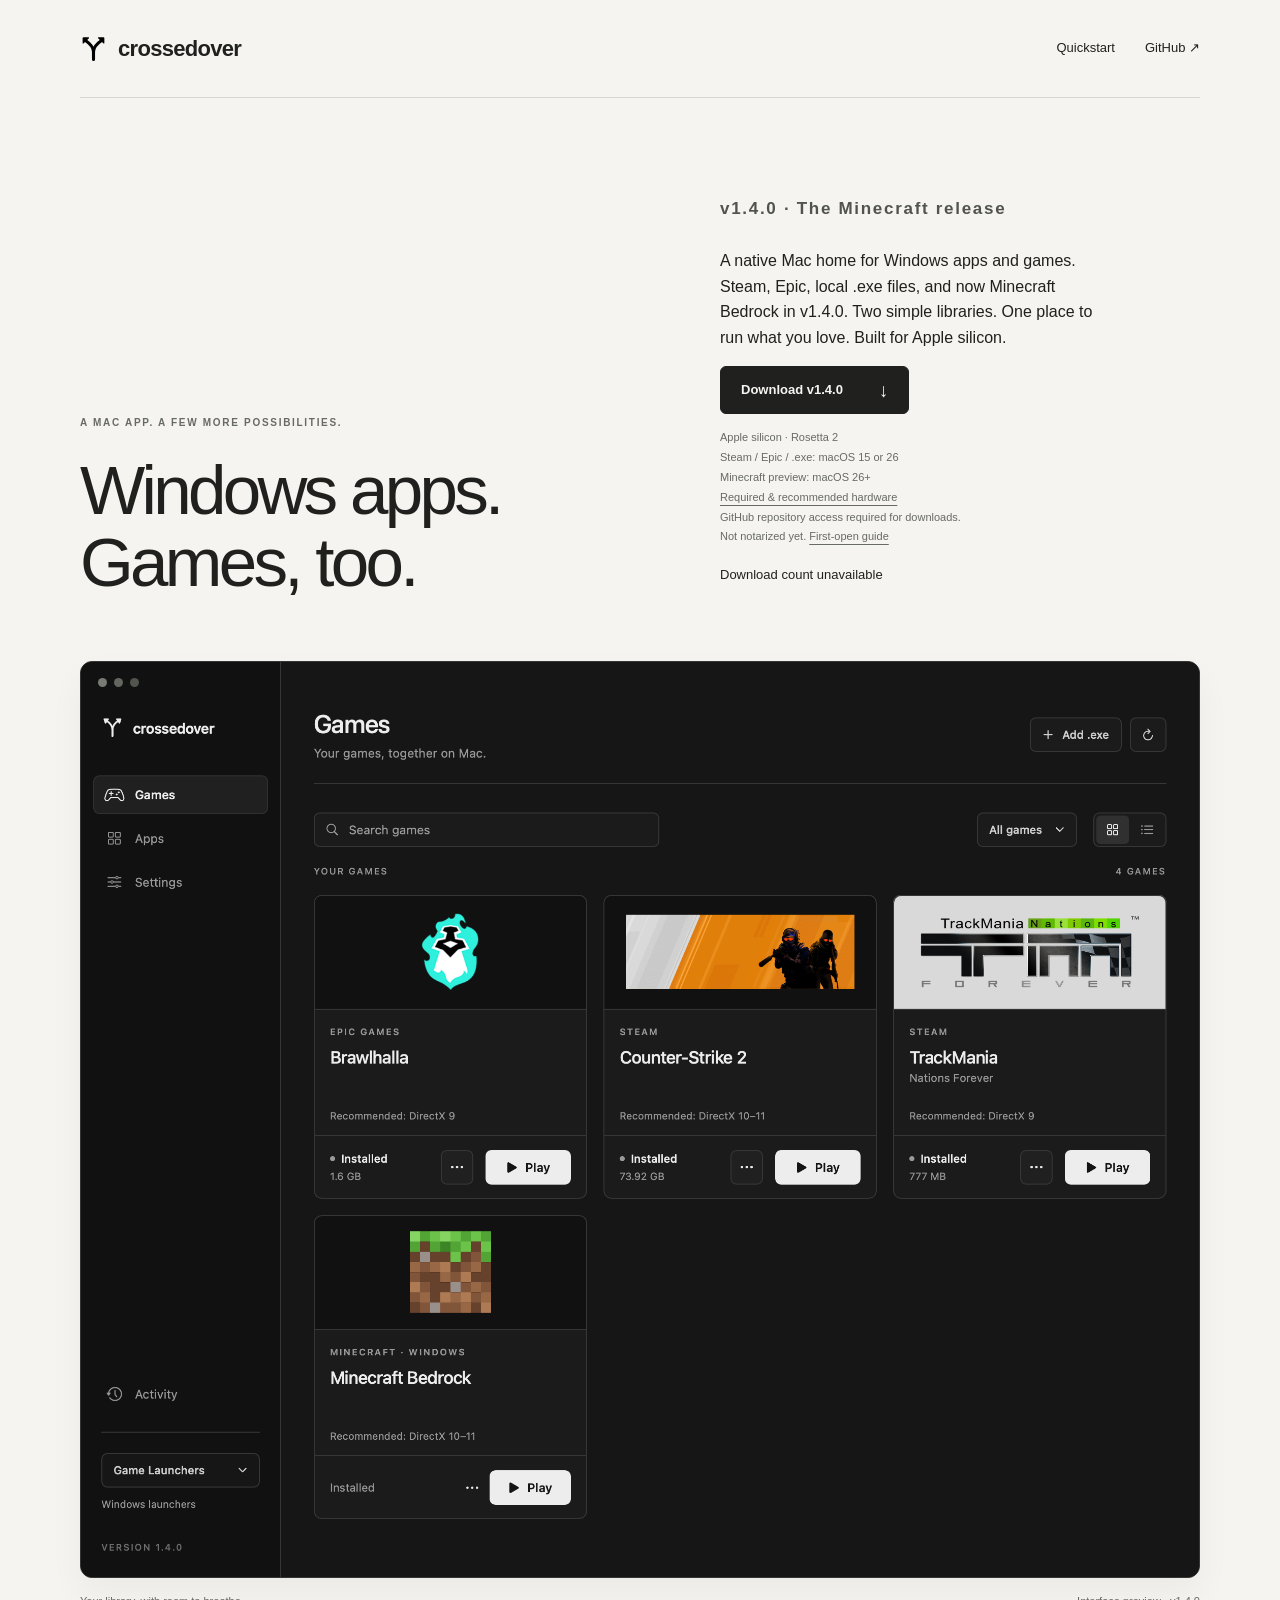
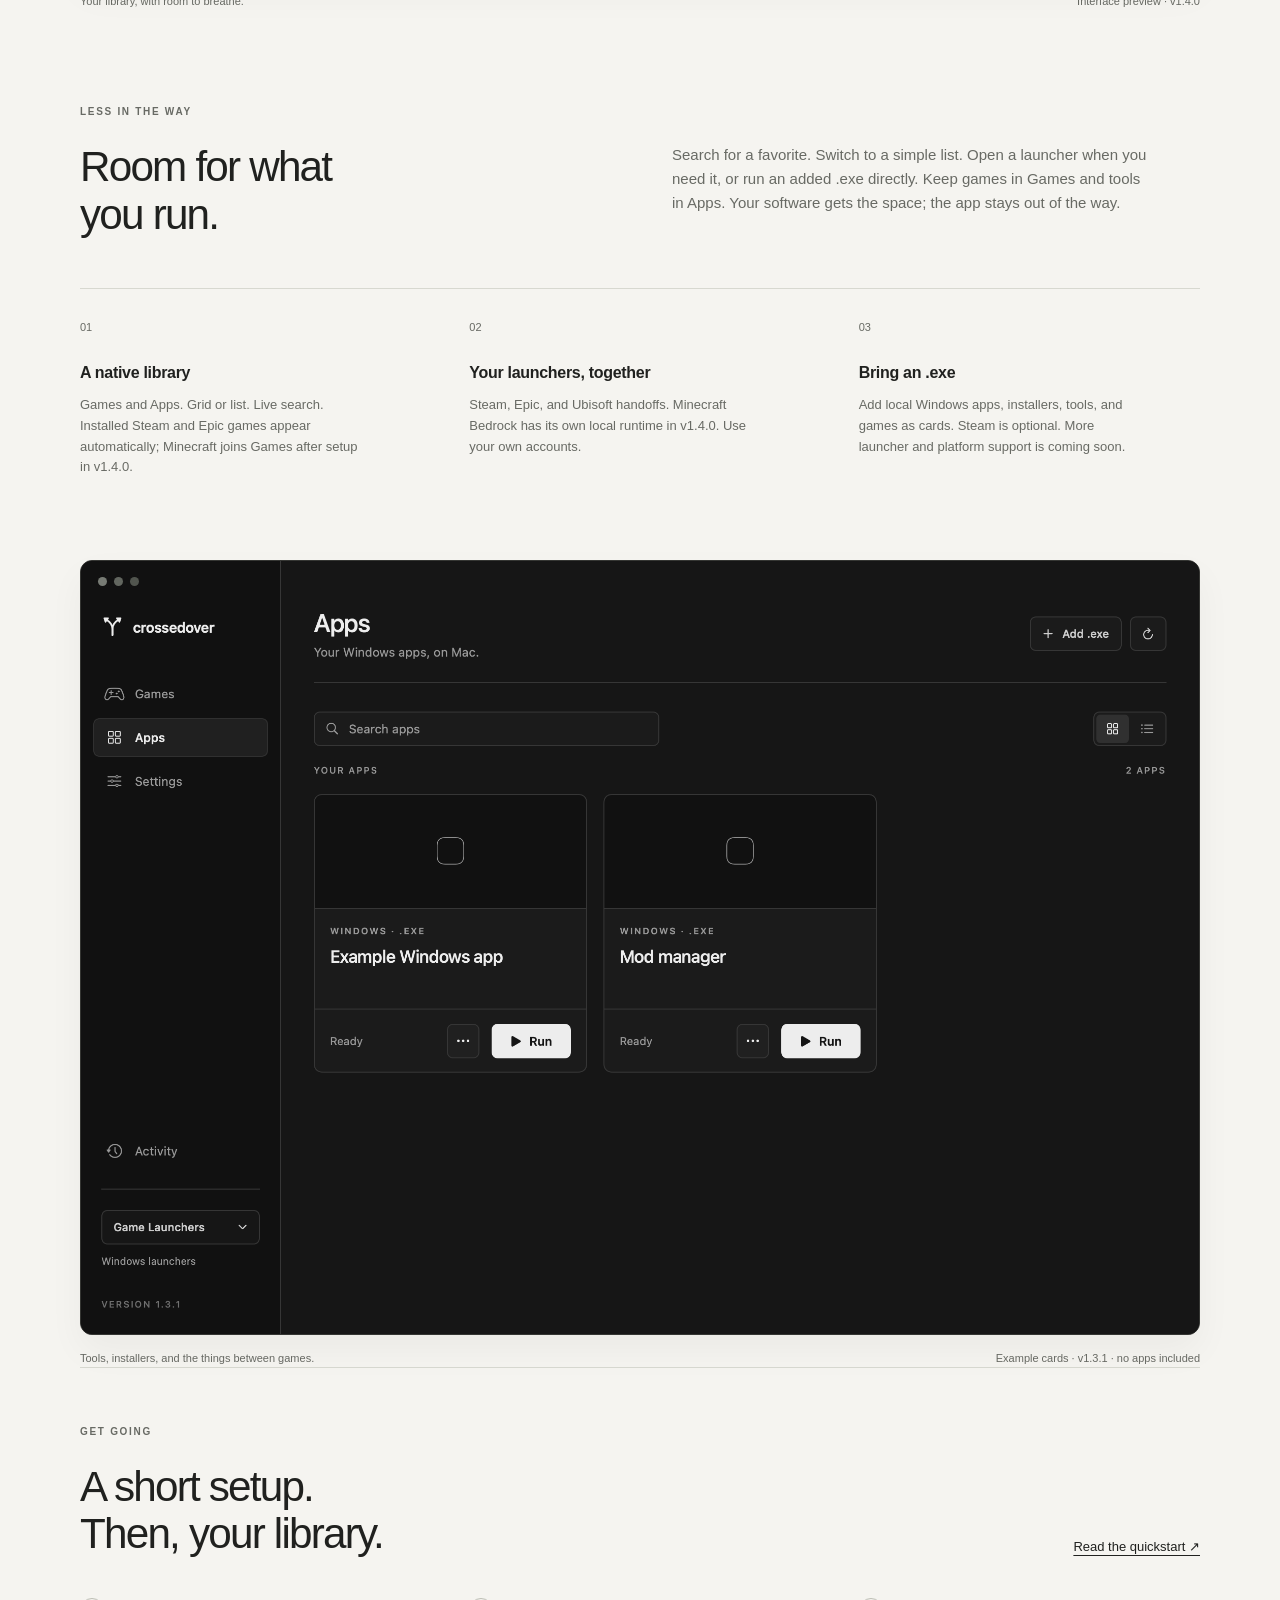
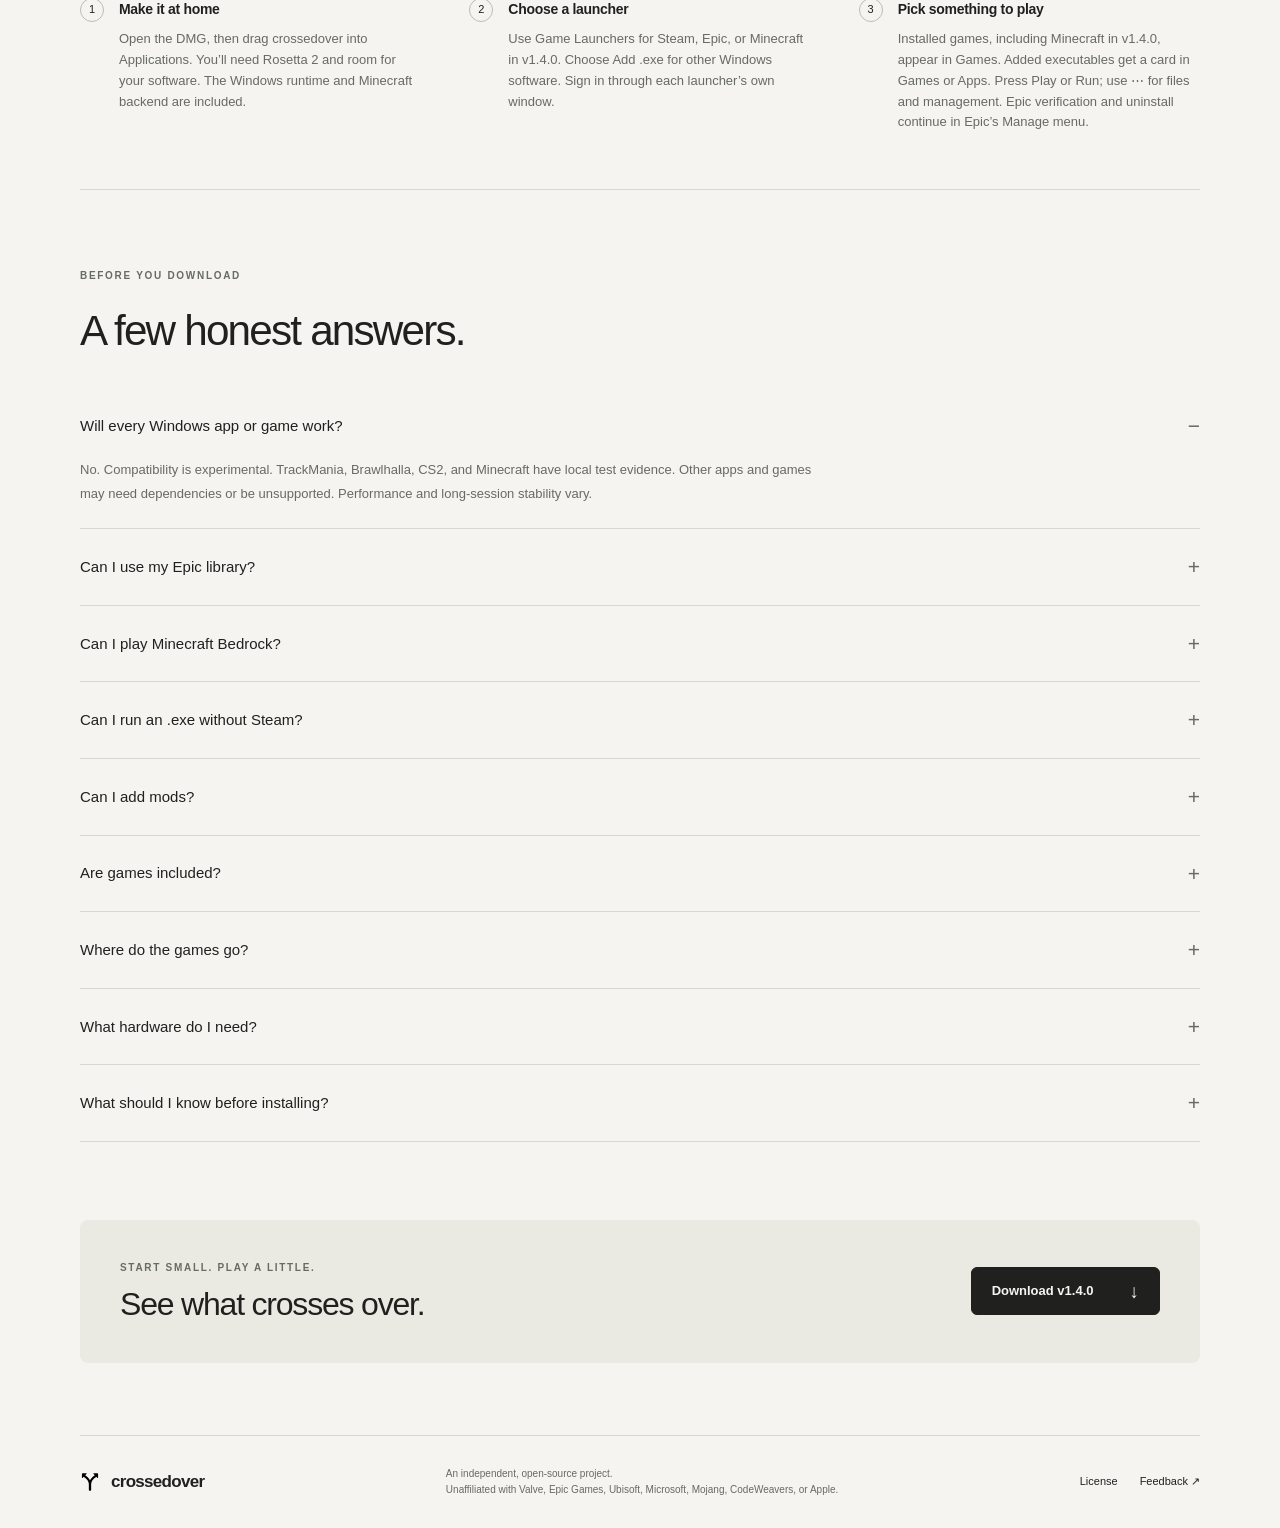
==== commit dd8c2bdd: "Prepare v1.4.0 release with bundled Minecraft backend and updated downloads" ====
--- a/website/index.html
+++ b/website/index.html
@@ -2,10 +2,10 @@
 <html lang="en">
 <head>
 <meta charset="utf-8"><meta name="viewport" content="width=device-width,initial-scale=1">
-<meta name="description" content="Windows apps and games, at home on your Mac. crossedover v1.4.0 is in development for Minecraft Bedrock; previous builds are available for Apple silicon.">
+<meta name="description" content="Windows apps and games, at home on your Mac. crossedover v1.4.0 brings Steam, Epic, Minecraft Bedrock, and Windows .exe cards to Apple silicon.">
 <meta name="theme-color" content="#f5f4f0">
 <meta property="og:title" content="crossedover — Windows apps &amp; games. A Mac home.">
-<meta property="og:description" content="Steam, Epic, Minecraft Bedrock, and local Windows apps in two simple libraries. crossedover v1.4.0 is in development for Apple silicon Macs.">
+<meta property="og:description" content="Steam, Epic, Minecraft Bedrock, and local Windows apps in two simple libraries. Download crossedover v1.4.0 for Apple silicon Macs.">
 <meta property="og:image" content="https://corypearl.github.io/crossedover/assets/library.png">
 <meta property="og:url" content="https://corypearl.github.io/crossedover/">
 <meta property="og:type" content="website">
@@ -19,14 +19,14 @@
 <main id="main">
 <section class="hero wrap" aria-labelledby="hero-title">
 <div><p class="eyebrow">A MAC APP. A FEW MORE POSSIBILITIES.</p><h1 id="hero-title">Windows apps.<br>Games, too.</h1></div>
-<div class="hero-copy"><p class="eyebrow">v1.4.0 · Minecraft release in development</p><p>A native Mac home for Windows apps and games. Steam, Epic, local .exe files, and now Minecraft Bedrock in v1.4.0. Two simple libraries. One place to run what you love. Built for Apple silicon.</p><a class="button" href="https://github.com/CoryPearl/crossedover/releases/download/v1.3.1/crossedover-1.3.1.dmg">Previous build · v1.3.1 <span aria-hidden="true">↓</span></a><p class="download-note">Apple silicon · Rosetta 2<br>Steam / Epic / .exe: macOS 15 or 26<br>Minecraft preview: macOS 26+<br><a href="quickstart.html#hardware">Required &amp; recommended hardware</a><br>GitHub repository access required for downloads.<br>Not notarized yet. <a href="quickstart.html#first-open">First-open guide</a></p><p class="download-stats" data-download-stats>Download count unavailable</p></div>
+<div class="hero-copy"><p class="eyebrow">v1.4.0 · The Minecraft release</p><p>A native Mac home for Windows apps and games. Steam, Epic, local .exe files, and now Minecraft Bedrock in v1.4.0. Two simple libraries. One place to run what you love. Built for Apple silicon.</p><a class="button" href="https://github.com/CoryPearl/crossedover/releases/download/v1.4.0/crossedover-1.4.0.dmg">Download v1.4.0 <span aria-hidden="true">↓</span></a><p class="download-note">Apple silicon · Rosetta 2<br>Steam / Epic / .exe: macOS 15 or 26<br>Minecraft preview: macOS 26+<br><a href="quickstart.html#hardware">Required &amp; recommended hardware</a><br>GitHub repository access required for downloads.<br>Not notarized yet. <a href="quickstart.html#first-open">First-open guide</a></p><p class="download-stats" data-download-stats>Download count unavailable</p></div>
 </section>
 <figure class="app-preview wrap"><div class="app-frame"><div class="traffic-lights" aria-hidden="true"><i></i><i></i><i></i></div><img src="assets/library.png" width="2200" height="1800" alt="The crossedover library, with separate Games and Apps navigation, search, Steam, Epic, and Minecraft game cards, Add .exe, and a Game Launchers menu" fetchpriority="high"></div><figcaption><span>Your library, with room to breathe.</span><span>Interface preview · v1.4.0</span></figcaption></figure>
 <section class="intro wrap" aria-labelledby="intro-title"><p class="eyebrow">LESS IN THE WAY</p><div class="intro-columns"><h2 id="intro-title">Room for what<br>you run.</h2><p>Search for a favorite. Switch to a simple list. Open a launcher when you need it, or run an added .exe directly. Keep games in Games and tools in Apps. Your software gets the space; the app stays out of the way.</p></div><div class="details-grid"><div><span>01</span><h3>A native library</h3><p>Games and Apps. Grid or list. Live search. Installed Steam and Epic games appear automatically; Minecraft joins Games after setup in v1.4.0.</p></div><div><span>02</span><h3>Your launchers, together</h3><p>Steam, Epic, and Ubisoft handoffs. Minecraft Bedrock has its own local runtime in v1.4.0. Use your own accounts.</p></div><div><span>03</span><h3>Bring an .exe</h3><p>Add local Windows apps, installers, tools, and games as cards. Steam is optional. More launcher and platform support is coming soon.</p></div></div></section>
 <figure class="app-preview wrap"><div class="app-frame"><div class="traffic-lights" aria-hidden="true"><i></i><i></i><i></i></div><img src="assets/apps.png" width="2200" height="1520" alt="The crossedover Apps library with example local Windows executable cards and Run controls" loading="lazy"></div><figcaption><span>Tools, installers, and the things between games.</span><span>Example cards · v1.3.1 · no apps included</span></figcaption></figure>
-<section class="getting-started wrap" aria-labelledby="start-title"><div class="section-heading"><div><p class="eyebrow">GET GOING</p><h2 id="start-title">A short setup.<br>Then, your library.</h2></div><a href="quickstart.html">Read the quickstart ↗</a></div><ol class="steps"><li><span>1</span><div><h3>Make it at home</h3><p>Open the DMG, then drag crossedover into Applications. You’ll need Rosetta 2 and room for your software. The linked v1.3.1 build predates Minecraft support.</p></div></li><li><span>2</span><div><h3>Choose a launcher</h3><p>Use Game Launchers for Steam, Epic, or Minecraft in v1.4.0. Choose Add .exe for other Windows software. Sign in through each launcher’s own window.</p></div></li><li><span>3</span><div><h3>Pick something to play</h3><p>Installed games, including Minecraft in v1.4.0, appear in Games. Added executables get a card in Games or Apps. Press Play or Run; use ⋯ for files and management. Epic verification and uninstall continue in Epic’s Manage menu.</p></div></li></ol></section>
-<section class="questions wrap" aria-labelledby="questions-title"><p class="eyebrow">BEFORE YOU DOWNLOAD</p><h2 id="questions-title">A few honest answers.</h2><details open><summary>Will every Windows app or game work?</summary><p>No. Compatibility is experimental. TrackMania, Brawlhalla, CS2, and Minecraft have local test evidence. Other apps and games may need dependencies or be unsupported. Performance and long-session stability vary.</p></details><details><summary>Can I use my Epic library?</summary><p>Yes. Choose <strong>Game Launchers → Set up Epic Games</strong> to install the Windows launcher, sign in there, and download a game inside its Windows C: drive. Completed installs appear beside Steam games. Epic games use their Windows launcher, with DXMT / Metal for DirectX 10–11 and DXVK / Metal for DirectX 9. Games installed through Ubisoft Connect, such as Brawlhalla, retain their Epic card and launch through Epic’s own partner handoff after initial account linking. See the <a href="quickstart.html#epic">Epic guide</a>.</p></details><details><summary>Can I play Minecraft Bedrock?</summary><p>Yes, in the <strong>v1.4.0 development build with its separate Minecraft backend</strong>. Sign in with the Microsoft account that owns Minecraft for Windows, install it, and launch from its Games card. Verified download/install and local play with controls, sound, and saving have been tested. It needs Apple silicon, macOS 26+, and Rosetta. The previous v1.3.1 download below does not include this backend. The Windows Xbox app and general Game Pass catalog are not implemented. <a href="quickstart.html#minecraft">Minecraft setup ↗</a></p></details><details><summary>Can I run an .exe without Steam?</summary><p>Yes. Choose <strong>Add .exe</strong>, give it a name, and place it in Games or Apps. Add its containing folder when it needs nearby files. Run installers first, then edit the card to choose the installed program. Everything runs locally with your Mac user permissions. See the <a href="quickstart.html#exe">.exe guide</a>.</p></details><details><summary>Can I add mods?</summary><p>Use a game’s <strong>⋯ → Mods &amp; files</strong> menu to open its installation or Windows Documents in Finder. Follow each mod’s Windows instructions. Steam Workshop subscriptions are available for games that support them; Windows mod managers and DLL loaders may need additional setup. See the <a href="quickstart.html#mods">modding guide</a>.</p></details><details><summary>Are games included?</summary><p>No game files or accounts are included. Steam and Epic use their official Windows clients. Minecraft is downloaded from Microsoft after ownership checks in the v1.4.0 preview. Install games through your own accounts. Your native Mac launchers stay separate.</p></details><details><summary>Where do the games go?</summary><p>Games, imported apps, and runtime data live separately from the app under <code>~/Library/Application Support/CrossedOver/</code>. Use a game’s ⋯ menu for its files or uninstall flow. Epic uninstall continues in Epic Library → ⋯ → Manage.</p></details><details><summary>What hardware do I need?</summary><p>Apple silicon (M1 or newer), macOS 15 or 26, working Rosetta, and 8 GiB free for setup plus game storage. We recommend <strong>16 GB+ unified memory</strong>, or <strong>24–32 GB+</strong> for heavier games, and SSD space for updates. M4 / 16 GB is our current test configuration; other Macs and a minimum 60 FPS have not been validated. Read the <a href="quickstart.html#hardware">hardware guidelines</a>.</p></details><details><summary>What should I know before installing?</summary><p>You need Apple silicon, macOS 15 or 26, Rosetta 2, and 8 GiB free before game downloads. This release is not notarized. Read the <a href="quickstart.html">quickstart</a>. While the repository is private, downloads require GitHub repository access.</p></details></section>
-<section class="last-call wrap"><div><p class="eyebrow">START SMALL. PLAY A LITTLE.</p><h2>See what crosses over.</h2></div><a class="button" href="https://github.com/CoryPearl/crossedover/releases/download/v1.3.1/crossedover-1.3.1.dmg">Previous build · v1.3.1 <span aria-hidden="true">↓</span></a></section>
+<section class="getting-started wrap" aria-labelledby="start-title"><div class="section-heading"><div><p class="eyebrow">GET GOING</p><h2 id="start-title">A short setup.<br>Then, your library.</h2></div><a href="quickstart.html">Read the quickstart ↗</a></div><ol class="steps"><li><span>1</span><div><h3>Make it at home</h3><p>Open the DMG, then drag crossedover into Applications. You’ll need Rosetta 2 and room for your software. The Windows runtime and Minecraft backend are included.</p></div></li><li><span>2</span><div><h3>Choose a launcher</h3><p>Use Game Launchers for Steam, Epic, or Minecraft in v1.4.0. Choose Add .exe for other Windows software. Sign in through each launcher’s own window.</p></div></li><li><span>3</span><div><h3>Pick something to play</h3><p>Installed games, including Minecraft in v1.4.0, appear in Games. Added executables get a card in Games or Apps. Press Play or Run; use ⋯ for files and management. Epic verification and uninstall continue in Epic’s Manage menu.</p></div></li></ol></section>
+<section class="questions wrap" aria-labelledby="questions-title"><p class="eyebrow">BEFORE YOU DOWNLOAD</p><h2 id="questions-title">A few honest answers.</h2><details open><summary>Will every Windows app or game work?</summary><p>No. Compatibility is experimental. TrackMania, Brawlhalla, CS2, and Minecraft have local test evidence. Other apps and games may need dependencies or be unsupported. Performance and long-session stability vary.</p></details><details><summary>Can I use my Epic library?</summary><p>Yes. Choose <strong>Game Launchers → Set up Epic Games</strong> to install the Windows launcher, sign in there, and download a game inside its Windows C: drive. Completed installs appear beside Steam games. Epic games use their Windows launcher, with DXMT / Metal for DirectX 10–11 and DXVK / Metal for DirectX 9. Games installed through Ubisoft Connect, such as Brawlhalla, retain their Epic card and launch through Epic’s own partner handoff after initial account linking. See the <a href="quickstart.html#epic">Epic guide</a>.</p></details><details><summary>Can I play Minecraft Bedrock?</summary><p>Yes, in the <strong>v1.4.0 release with its included Minecraft backend</strong>. Sign in with the Microsoft account that owns Minecraft for Windows, install it, and launch from its Games card. Verified download/install and local play with controls, sound, and saving have been tested. It needs Apple silicon, macOS 26+, and Rosetta. The Windows Xbox app and general Game Pass catalog are not implemented. <a href="quickstart.html#minecraft">Minecraft setup ↗</a></p></details><details><summary>Can I run an .exe without Steam?</summary><p>Yes. Choose <strong>Add .exe</strong>, give it a name, and place it in Games or Apps. Add its containing folder when it needs nearby files. Run installers first, then edit the card to choose the installed program. Everything runs locally with your Mac user permissions. See the <a href="quickstart.html#exe">.exe guide</a>.</p></details><details><summary>Can I add mods?</summary><p>Use a game’s <strong>⋯ → Mods &amp; files</strong> menu to open its installation or Windows Documents in Finder. Follow each mod’s Windows instructions. Steam Workshop subscriptions are available for games that support them; Windows mod managers and DLL loaders may need additional setup. See the <a href="quickstart.html#mods">modding guide</a>.</p></details><details><summary>Are games included?</summary><p>No game files or accounts are included. Steam and Epic use their official Windows clients. Minecraft is downloaded from Microsoft after ownership checks in v1.4.0. Install games through your own accounts. Your native Mac launchers stay separate.</p></details><details><summary>Where do the games go?</summary><p>Games, imported apps, and runtime data live separately from the app under <code>~/Library/Application Support/CrossedOver/</code>. Use a game’s ⋯ menu for its files or uninstall flow. Epic uninstall continues in Epic Library → ⋯ → Manage.</p></details><details><summary>What hardware do I need?</summary><p>Apple silicon (M1 or newer), macOS 15 or 26, working Rosetta, and 8 GiB free for setup plus game storage. We recommend <strong>16 GB+ unified memory</strong>, or <strong>24–32 GB+</strong> for heavier games, and SSD space for updates. M4 / 16 GB is our current test configuration; other Macs and a minimum 60 FPS have not been validated. Read the <a href="quickstart.html#hardware">hardware guidelines</a>.</p></details><details><summary>What should I know before installing?</summary><p>You need Apple silicon, macOS 15 or 26, Rosetta 2, and 8 GiB free before game downloads. This release is not notarized. Read the <a href="quickstart.html">quickstart</a>. While the repository is private, downloads require GitHub repository access.</p></details></section>
+<section class="last-call wrap"><div><p class="eyebrow">START SMALL. PLAY A LITTLE.</p><h2>See what crosses over.</h2></div><a class="button" href="https://github.com/CoryPearl/crossedover/releases/download/v1.4.0/crossedover-1.4.0.dmg">Download v1.4.0 <span aria-hidden="true">↓</span></a></section>
 </main>
 <footer class="wrap"><a class="wordmark" href="./"><img src="assets/mark.svg" width="20" height="22" alt="">crossedover</a><p>An independent, open-source project.<br>Unaffiliated with Valve, Epic Games, Ubisoft, Microsoft, Mojang, CodeWeavers, or Apple.</p><div><a href="https://github.com/CoryPearl/crossedover/blob/main/LICENSE">License</a><a href="https://github.com/CoryPearl/crossedover/issues">Feedback ↗</a></div></footer>
 </body></html>
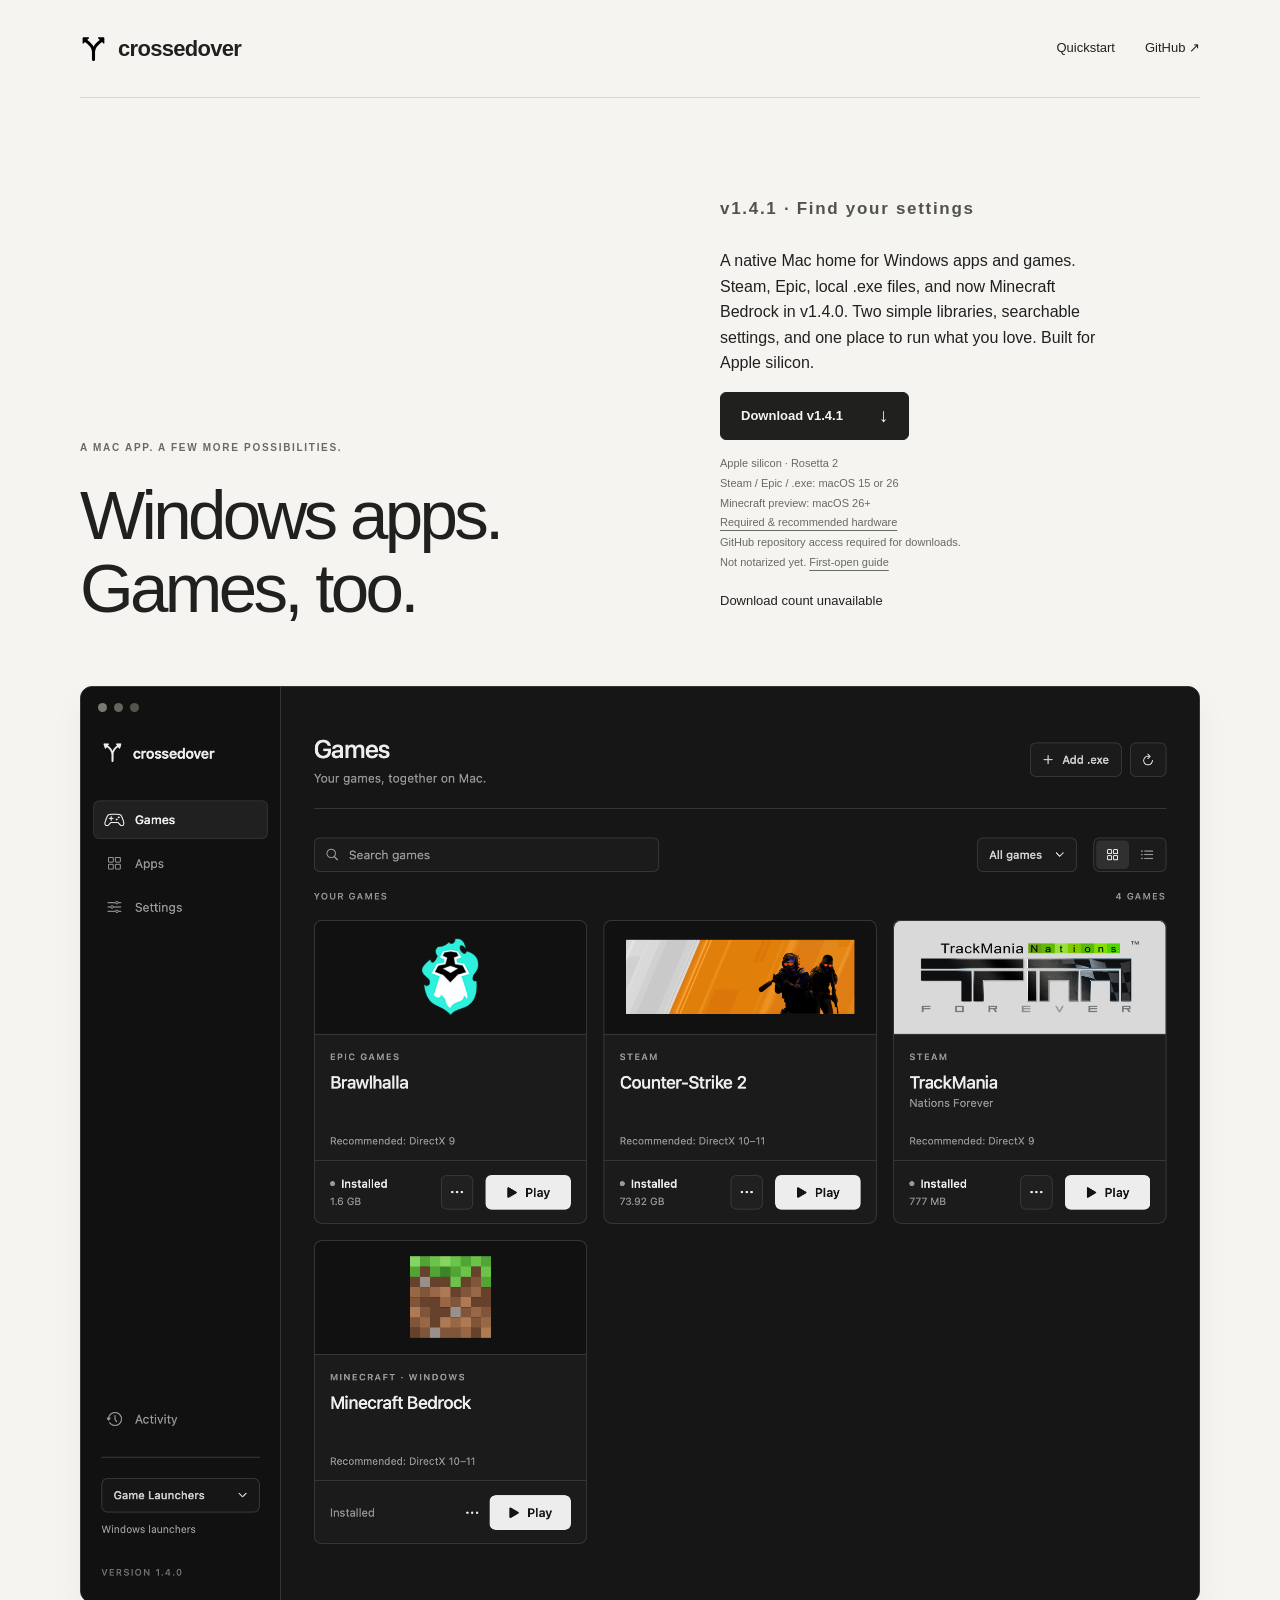
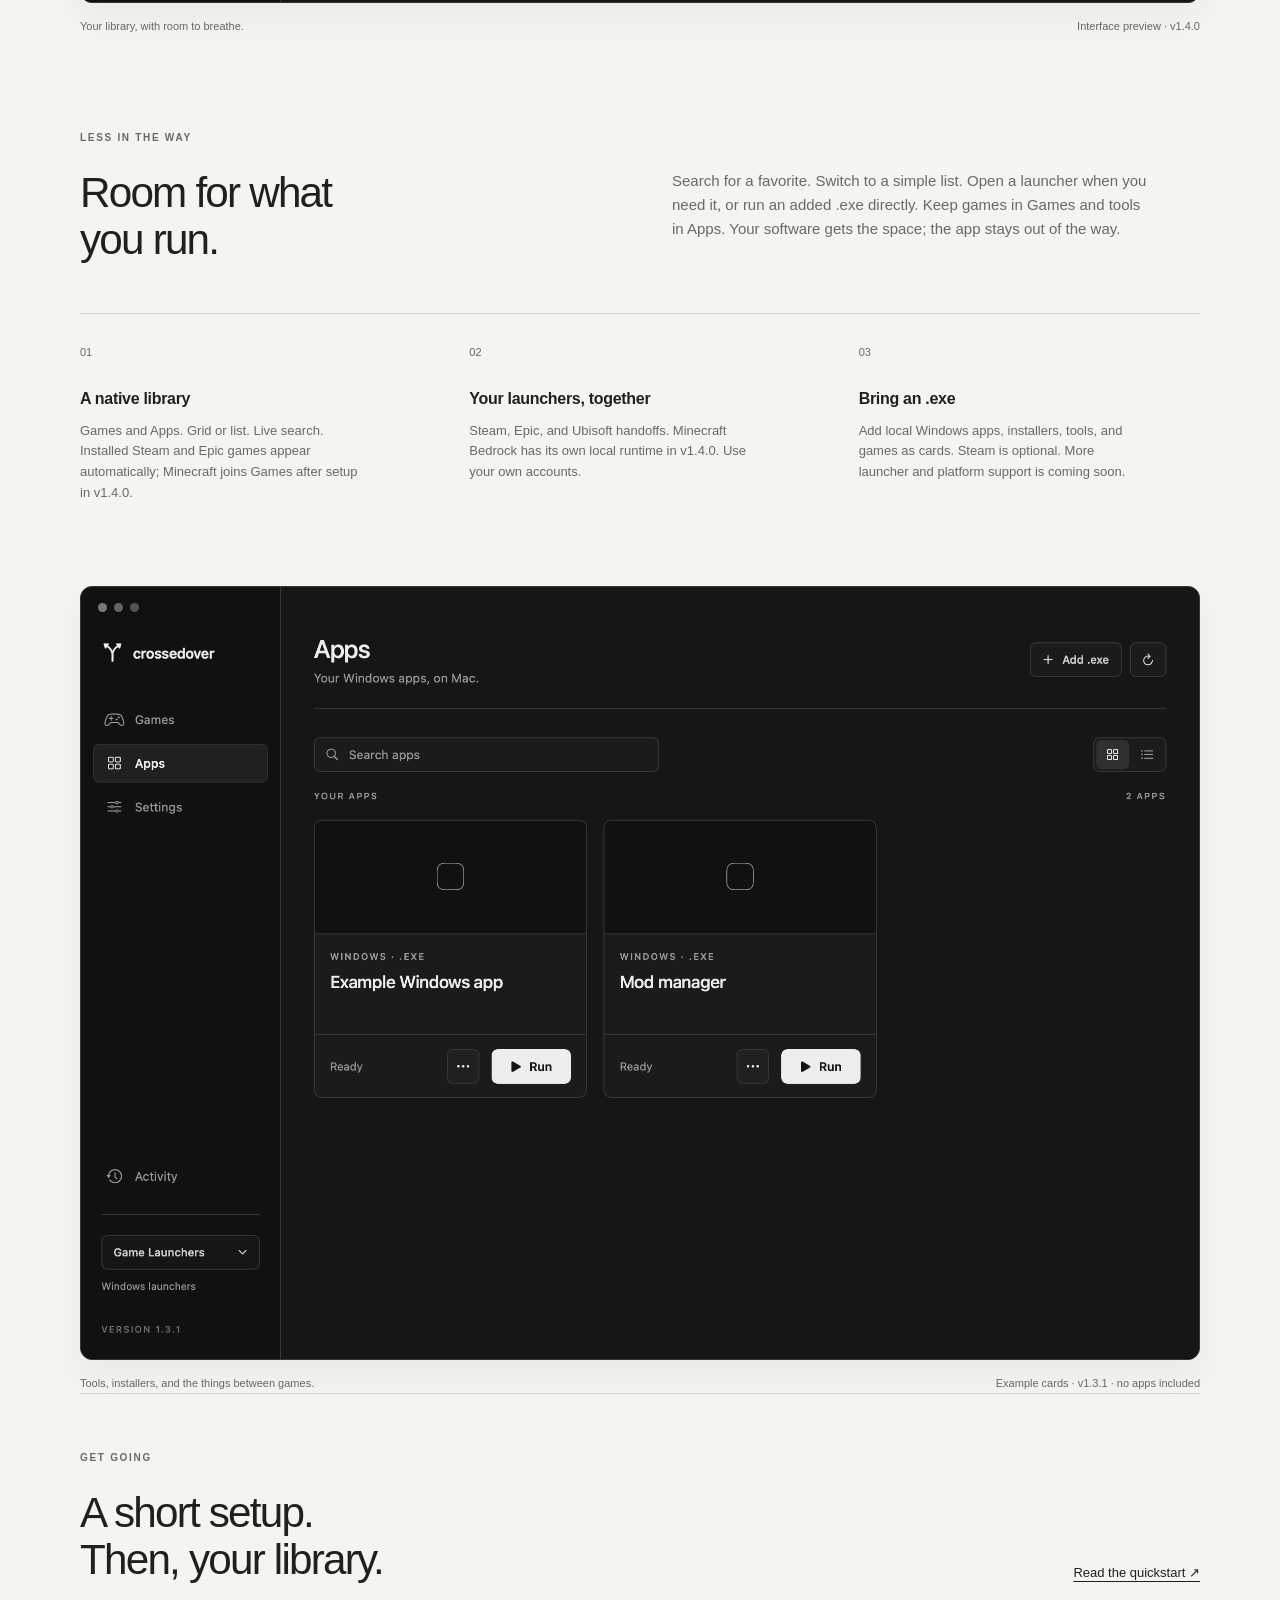
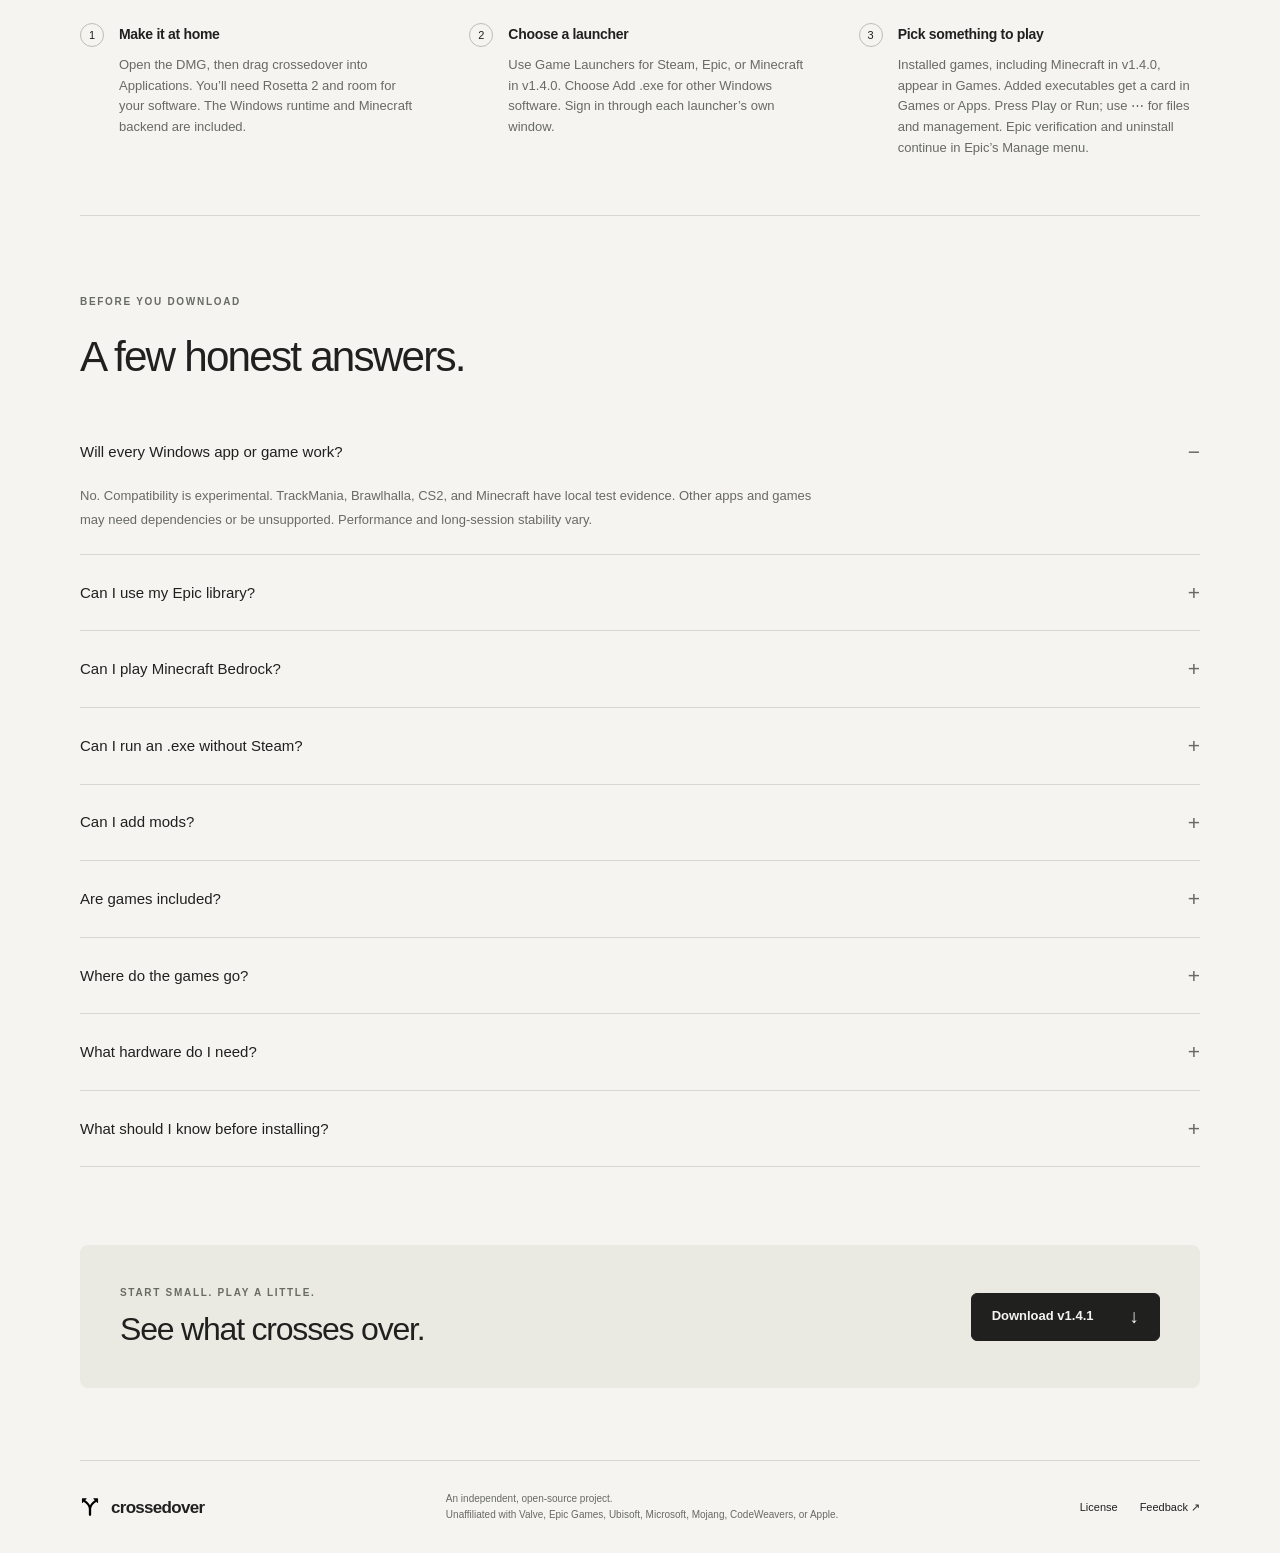
==== commit e9f49008: "Add searchable Settings with pinned search and release v1.4.1" ====
--- a/website/index.html
+++ b/website/index.html
@@ -2,10 +2,10 @@
 <html lang="en">
 <head>
 <meta charset="utf-8"><meta name="viewport" content="width=device-width,initial-scale=1">
-<meta name="description" content="Windows apps and games, at home on your Mac. crossedover v1.4.0 brings Steam, Epic, Minecraft Bedrock, and Windows .exe cards to Apple silicon.">
+<meta name="description" content="Windows apps and games, at home on your Mac. crossedover v1.4.1 brings Steam, Epic, Minecraft Bedrock, and Windows .exe cards to Apple silicon.">
 <meta name="theme-color" content="#f5f4f0">
 <meta property="og:title" content="crossedover — Windows apps &amp; games. A Mac home.">
-<meta property="og:description" content="Steam, Epic, Minecraft Bedrock, and local Windows apps in two simple libraries. Download crossedover v1.4.0 for Apple silicon Macs.">
+<meta property="og:description" content="Steam, Epic, Minecraft Bedrock, and local Windows apps in two simple libraries. Download crossedover v1.4.1 for Apple silicon Macs.">
 <meta property="og:image" content="https://corypearl.github.io/crossedover/assets/library.png">
 <meta property="og:url" content="https://corypearl.github.io/crossedover/">
 <meta property="og:type" content="website">
@@ -19,14 +19,14 @@
 <main id="main">
 <section class="hero wrap" aria-labelledby="hero-title">
 <div><p class="eyebrow">A MAC APP. A FEW MORE POSSIBILITIES.</p><h1 id="hero-title">Windows apps.<br>Games, too.</h1></div>
-<div class="hero-copy"><p class="eyebrow">v1.4.0 · The Minecraft release</p><p>A native Mac home for Windows apps and games. Steam, Epic, local .exe files, and now Minecraft Bedrock in v1.4.0. Two simple libraries. One place to run what you love. Built for Apple silicon.</p><a class="button" href="https://github.com/CoryPearl/crossedover/releases/download/v1.4.0/crossedover-1.4.0.dmg">Download v1.4.0 <span aria-hidden="true">↓</span></a><p class="download-note">Apple silicon · Rosetta 2<br>Steam / Epic / .exe: macOS 15 or 26<br>Minecraft preview: macOS 26+<br><a href="quickstart.html#hardware">Required &amp; recommended hardware</a><br>GitHub repository access required for downloads.<br>Not notarized yet. <a href="quickstart.html#first-open">First-open guide</a></p><p class="download-stats" data-download-stats>Download count unavailable</p></div>
+<div class="hero-copy"><p class="eyebrow">v1.4.1 · Find your settings</p><p>A native Mac home for Windows apps and games. Steam, Epic, local .exe files, and now Minecraft Bedrock in v1.4.0. Two simple libraries, searchable settings, and one place to run what you love. Built for Apple silicon.</p><a class="button" href="https://github.com/CoryPearl/crossedover/releases/download/v1.4.1/crossedover-1.4.1.dmg">Download v1.4.1 <span aria-hidden="true">↓</span></a><p class="download-note">Apple silicon · Rosetta 2<br>Steam / Epic / .exe: macOS 15 or 26<br>Minecraft preview: macOS 26+<br><a href="quickstart.html#hardware">Required &amp; recommended hardware</a><br>GitHub repository access required for downloads.<br>Not notarized yet. <a href="quickstart.html#first-open">First-open guide</a></p><p class="download-stats" data-download-stats>Download count unavailable</p></div>
 </section>
 <figure class="app-preview wrap"><div class="app-frame"><div class="traffic-lights" aria-hidden="true"><i></i><i></i><i></i></div><img src="assets/library.png" width="2200" height="1800" alt="The crossedover library, with separate Games and Apps navigation, search, Steam, Epic, and Minecraft game cards, Add .exe, and a Game Launchers menu" fetchpriority="high"></div><figcaption><span>Your library, with room to breathe.</span><span>Interface preview · v1.4.0</span></figcaption></figure>
 <section class="intro wrap" aria-labelledby="intro-title"><p class="eyebrow">LESS IN THE WAY</p><div class="intro-columns"><h2 id="intro-title">Room for what<br>you run.</h2><p>Search for a favorite. Switch to a simple list. Open a launcher when you need it, or run an added .exe directly. Keep games in Games and tools in Apps. Your software gets the space; the app stays out of the way.</p></div><div class="details-grid"><div><span>01</span><h3>A native library</h3><p>Games and Apps. Grid or list. Live search. Installed Steam and Epic games appear automatically; Minecraft joins Games after setup in v1.4.0.</p></div><div><span>02</span><h3>Your launchers, together</h3><p>Steam, Epic, and Ubisoft handoffs. Minecraft Bedrock has its own local runtime in v1.4.0. Use your own accounts.</p></div><div><span>03</span><h3>Bring an .exe</h3><p>Add local Windows apps, installers, tools, and games as cards. Steam is optional. More launcher and platform support is coming soon.</p></div></div></section>
 <figure class="app-preview wrap"><div class="app-frame"><div class="traffic-lights" aria-hidden="true"><i></i><i></i><i></i></div><img src="assets/apps.png" width="2200" height="1520" alt="The crossedover Apps library with example local Windows executable cards and Run controls" loading="lazy"></div><figcaption><span>Tools, installers, and the things between games.</span><span>Example cards · v1.3.1 · no apps included</span></figcaption></figure>
 <section class="getting-started wrap" aria-labelledby="start-title"><div class="section-heading"><div><p class="eyebrow">GET GOING</p><h2 id="start-title">A short setup.<br>Then, your library.</h2></div><a href="quickstart.html">Read the quickstart ↗</a></div><ol class="steps"><li><span>1</span><div><h3>Make it at home</h3><p>Open the DMG, then drag crossedover into Applications. You’ll need Rosetta 2 and room for your software. The Windows runtime and Minecraft backend are included.</p></div></li><li><span>2</span><div><h3>Choose a launcher</h3><p>Use Game Launchers for Steam, Epic, or Minecraft in v1.4.0. Choose Add .exe for other Windows software. Sign in through each launcher’s own window.</p></div></li><li><span>3</span><div><h3>Pick something to play</h3><p>Installed games, including Minecraft in v1.4.0, appear in Games. Added executables get a card in Games or Apps. Press Play or Run; use ⋯ for files and management. Epic verification and uninstall continue in Epic’s Manage menu.</p></div></li></ol></section>
-<section class="questions wrap" aria-labelledby="questions-title"><p class="eyebrow">BEFORE YOU DOWNLOAD</p><h2 id="questions-title">A few honest answers.</h2><details open><summary>Will every Windows app or game work?</summary><p>No. Compatibility is experimental. TrackMania, Brawlhalla, CS2, and Minecraft have local test evidence. Other apps and games may need dependencies or be unsupported. Performance and long-session stability vary.</p></details><details><summary>Can I use my Epic library?</summary><p>Yes. Choose <strong>Game Launchers → Set up Epic Games</strong> to install the Windows launcher, sign in there, and download a game inside its Windows C: drive. Completed installs appear beside Steam games. Epic games use their Windows launcher, with DXMT / Metal for DirectX 10–11 and DXVK / Metal for DirectX 9. Games installed through Ubisoft Connect, such as Brawlhalla, retain their Epic card and launch through Epic’s own partner handoff after initial account linking. See the <a href="quickstart.html#epic">Epic guide</a>.</p></details><details><summary>Can I play Minecraft Bedrock?</summary><p>Yes, in the <strong>v1.4.0 release with its included Minecraft backend</strong>. Sign in with the Microsoft account that owns Minecraft for Windows, install it, and launch from its Games card. Verified download/install and local play with controls, sound, and saving have been tested. It needs Apple silicon, macOS 26+, and Rosetta. The Windows Xbox app and general Game Pass catalog are not implemented. <a href="quickstart.html#minecraft">Minecraft setup ↗</a></p></details><details><summary>Can I run an .exe without Steam?</summary><p>Yes. Choose <strong>Add .exe</strong>, give it a name, and place it in Games or Apps. Add its containing folder when it needs nearby files. Run installers first, then edit the card to choose the installed program. Everything runs locally with your Mac user permissions. See the <a href="quickstart.html#exe">.exe guide</a>.</p></details><details><summary>Can I add mods?</summary><p>Use a game’s <strong>⋯ → Mods &amp; files</strong> menu to open its installation or Windows Documents in Finder. Follow each mod’s Windows instructions. Steam Workshop subscriptions are available for games that support them; Windows mod managers and DLL loaders may need additional setup. See the <a href="quickstart.html#mods">modding guide</a>.</p></details><details><summary>Are games included?</summary><p>No game files or accounts are included. Steam and Epic use their official Windows clients. Minecraft is downloaded from Microsoft after ownership checks in v1.4.0. Install games through your own accounts. Your native Mac launchers stay separate.</p></details><details><summary>Where do the games go?</summary><p>Games, imported apps, and runtime data live separately from the app under <code>~/Library/Application Support/CrossedOver/</code>. Use a game’s ⋯ menu for its files or uninstall flow. Epic uninstall continues in Epic Library → ⋯ → Manage.</p></details><details><summary>What hardware do I need?</summary><p>Apple silicon (M1 or newer), macOS 15 or 26, working Rosetta, and 8 GiB free for setup plus game storage. We recommend <strong>16 GB+ unified memory</strong>, or <strong>24–32 GB+</strong> for heavier games, and SSD space for updates. M4 / 16 GB is our current test configuration; other Macs and a minimum 60 FPS have not been validated. Read the <a href="quickstart.html#hardware">hardware guidelines</a>.</p></details><details><summary>What should I know before installing?</summary><p>You need Apple silicon, macOS 15 or 26, Rosetta 2, and 8 GiB free before game downloads. This release is not notarized. Read the <a href="quickstart.html">quickstart</a>. While the repository is private, downloads require GitHub repository access.</p></details></section>
-<section class="last-call wrap"><div><p class="eyebrow">START SMALL. PLAY A LITTLE.</p><h2>See what crosses over.</h2></div><a class="button" href="https://github.com/CoryPearl/crossedover/releases/download/v1.4.0/crossedover-1.4.0.dmg">Download v1.4.0 <span aria-hidden="true">↓</span></a></section>
+<section class="questions wrap" aria-labelledby="questions-title"><p class="eyebrow">BEFORE YOU DOWNLOAD</p><h2 id="questions-title">A few honest answers.</h2><details open><summary>Will every Windows app or game work?</summary><p>No. Compatibility is experimental. TrackMania, Brawlhalla, CS2, and Minecraft have local test evidence. Other apps and games may need dependencies or be unsupported. Performance and long-session stability vary.</p></details><details><summary>Can I use my Epic library?</summary><p>Yes. Choose <strong>Game Launchers → Set up Epic Games</strong> to install the Windows launcher, sign in there, and download a game inside its Windows C: drive. Completed installs appear beside Steam games. Epic games use their Windows launcher, with DXMT / Metal for DirectX 10–11 and DXVK / Metal for DirectX 9. Games installed through Ubisoft Connect, such as Brawlhalla, retain their Epic card and launch through Epic’s own partner handoff after initial account linking. See the <a href="quickstart.html#epic">Epic guide</a>.</p></details><details><summary>Can I play Minecraft Bedrock?</summary><p>Yes, in the <strong>v1.4.1 release with its included Minecraft backend</strong>. Sign in with the Microsoft account that owns Minecraft for Windows, install it, and launch from its Games card. Verified download/install and local play with controls, sound, and saving have been tested. It needs Apple silicon, macOS 26+, and Rosetta. The Windows Xbox app and general Game Pass catalog are not implemented. <a href="quickstart.html#minecraft">Minecraft setup ↗</a></p></details><details><summary>Can I run an .exe without Steam?</summary><p>Yes. Choose <strong>Add .exe</strong>, give it a name, and place it in Games or Apps. Add its containing folder when it needs nearby files. Run installers first, then edit the card to choose the installed program. Everything runs locally with your Mac user permissions. See the <a href="quickstart.html#exe">.exe guide</a>.</p></details><details><summary>Can I add mods?</summary><p>Use a game’s <strong>⋯ → Mods &amp; files</strong> menu to open its installation or Windows Documents in Finder. Follow each mod’s Windows instructions. Steam Workshop subscriptions are available for games that support them; Windows mod managers and DLL loaders may need additional setup. See the <a href="quickstart.html#mods">modding guide</a>.</p></details><details><summary>Are games included?</summary><p>No game files or accounts are included. Steam and Epic use their official Windows clients. Minecraft is downloaded from Microsoft after ownership checks in v1.4.0. Install games through your own accounts. Your native Mac launchers stay separate.</p></details><details><summary>Where do the games go?</summary><p>Games, imported apps, and runtime data live separately from the app under <code>~/Library/Application Support/CrossedOver/</code>. Use a game’s ⋯ menu for its files or uninstall flow. Epic uninstall continues in Epic Library → ⋯ → Manage.</p></details><details><summary>What hardware do I need?</summary><p>Apple silicon (M1 or newer), macOS 15 or 26, working Rosetta, and 8 GiB free for setup plus game storage. We recommend <strong>16 GB+ unified memory</strong>, or <strong>24–32 GB+</strong> for heavier games, and SSD space for updates. M4 / 16 GB is our current test configuration; other Macs and a minimum 60 FPS have not been validated. Read the <a href="quickstart.html#hardware">hardware guidelines</a>.</p></details><details><summary>What should I know before installing?</summary><p>You need Apple silicon, macOS 15 or 26, Rosetta 2, and 8 GiB free before game downloads. This release is not notarized. Read the <a href="quickstart.html">quickstart</a>. While the repository is private, downloads require GitHub repository access.</p></details></section>
+<section class="last-call wrap"><div><p class="eyebrow">START SMALL. PLAY A LITTLE.</p><h2>See what crosses over.</h2></div><a class="button" href="https://github.com/CoryPearl/crossedover/releases/download/v1.4.1/crossedover-1.4.1.dmg">Download v1.4.1 <span aria-hidden="true">↓</span></a></section>
 </main>
 <footer class="wrap"><a class="wordmark" href="./"><img src="assets/mark.svg" width="20" height="22" alt="">crossedover</a><p>An independent, open-source project.<br>Unaffiliated with Valve, Epic Games, Ubisoft, Microsoft, Mojang, CodeWeavers, or Apple.</p><div><a href="https://github.com/CoryPearl/crossedover/blob/main/LICENSE">License</a><a href="https://github.com/CoryPearl/crossedover/issues">Feedback ↗</a></div></footer>
 </body></html>
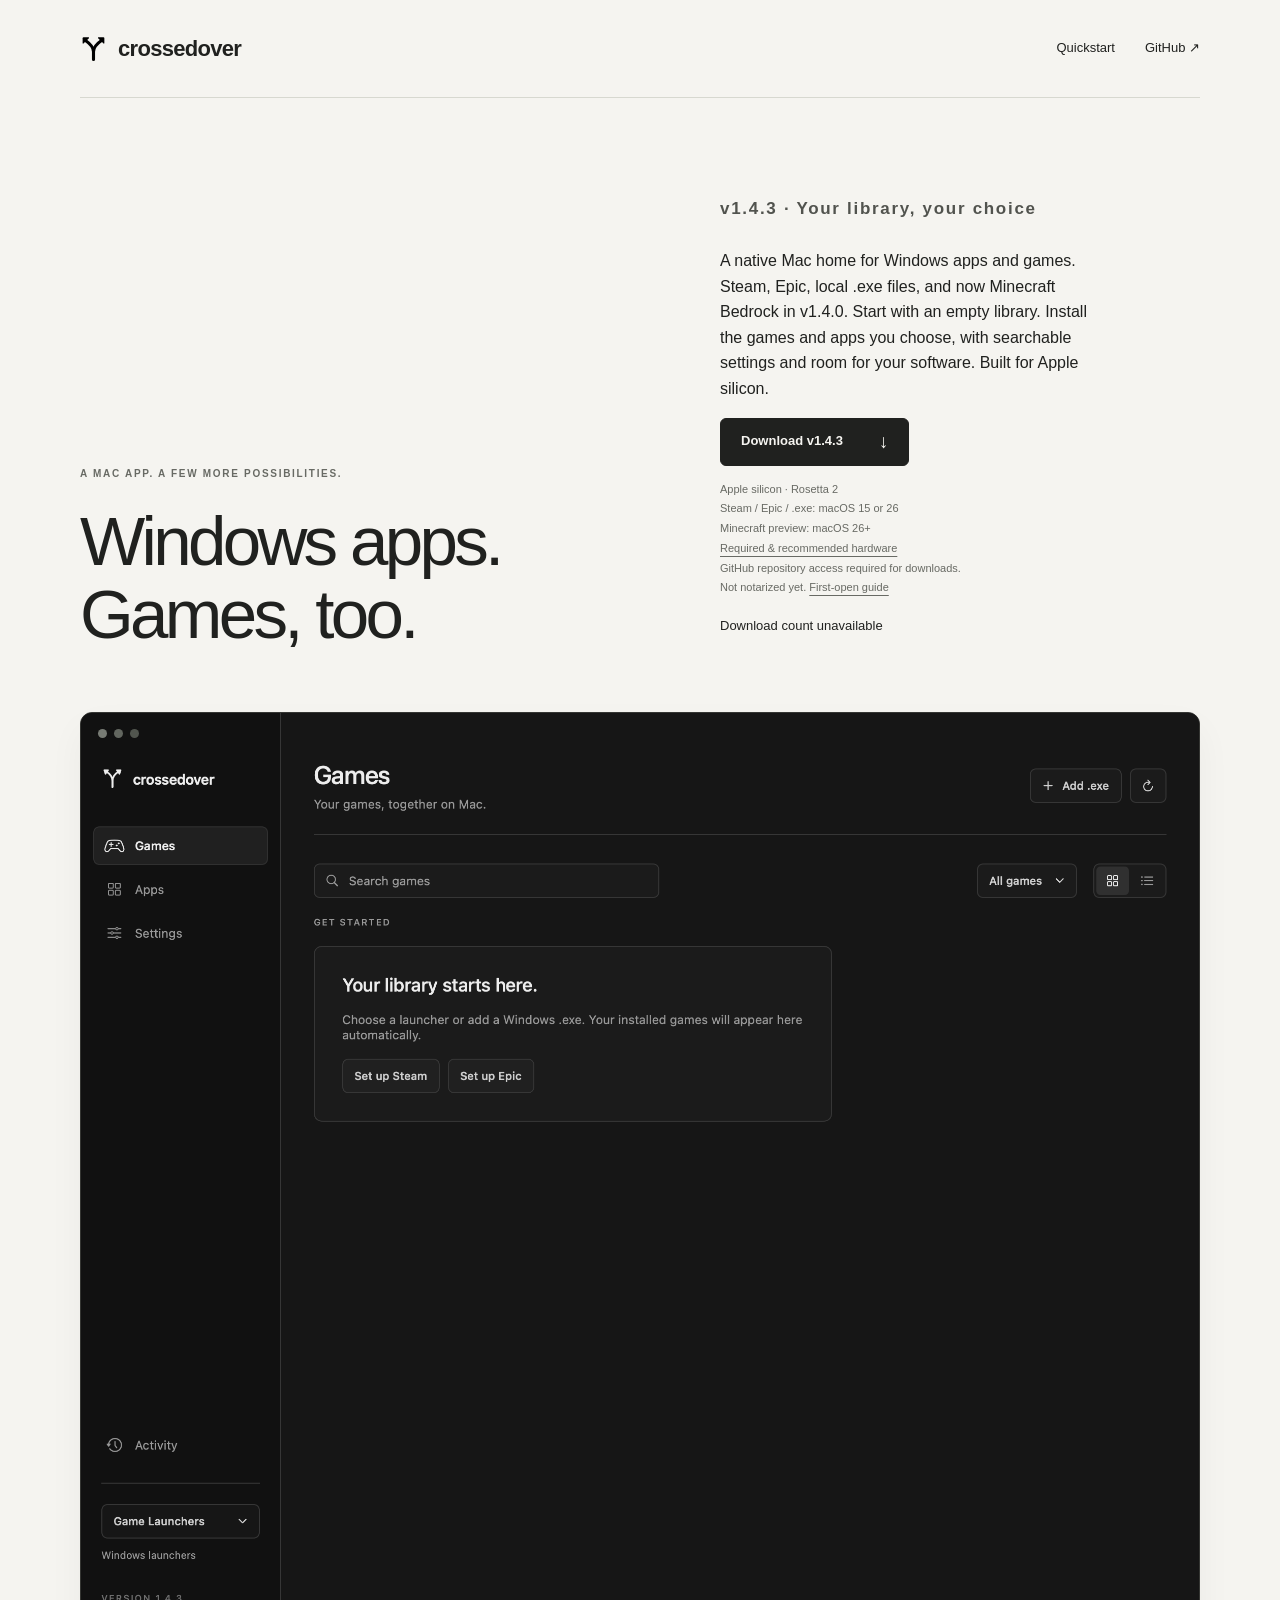
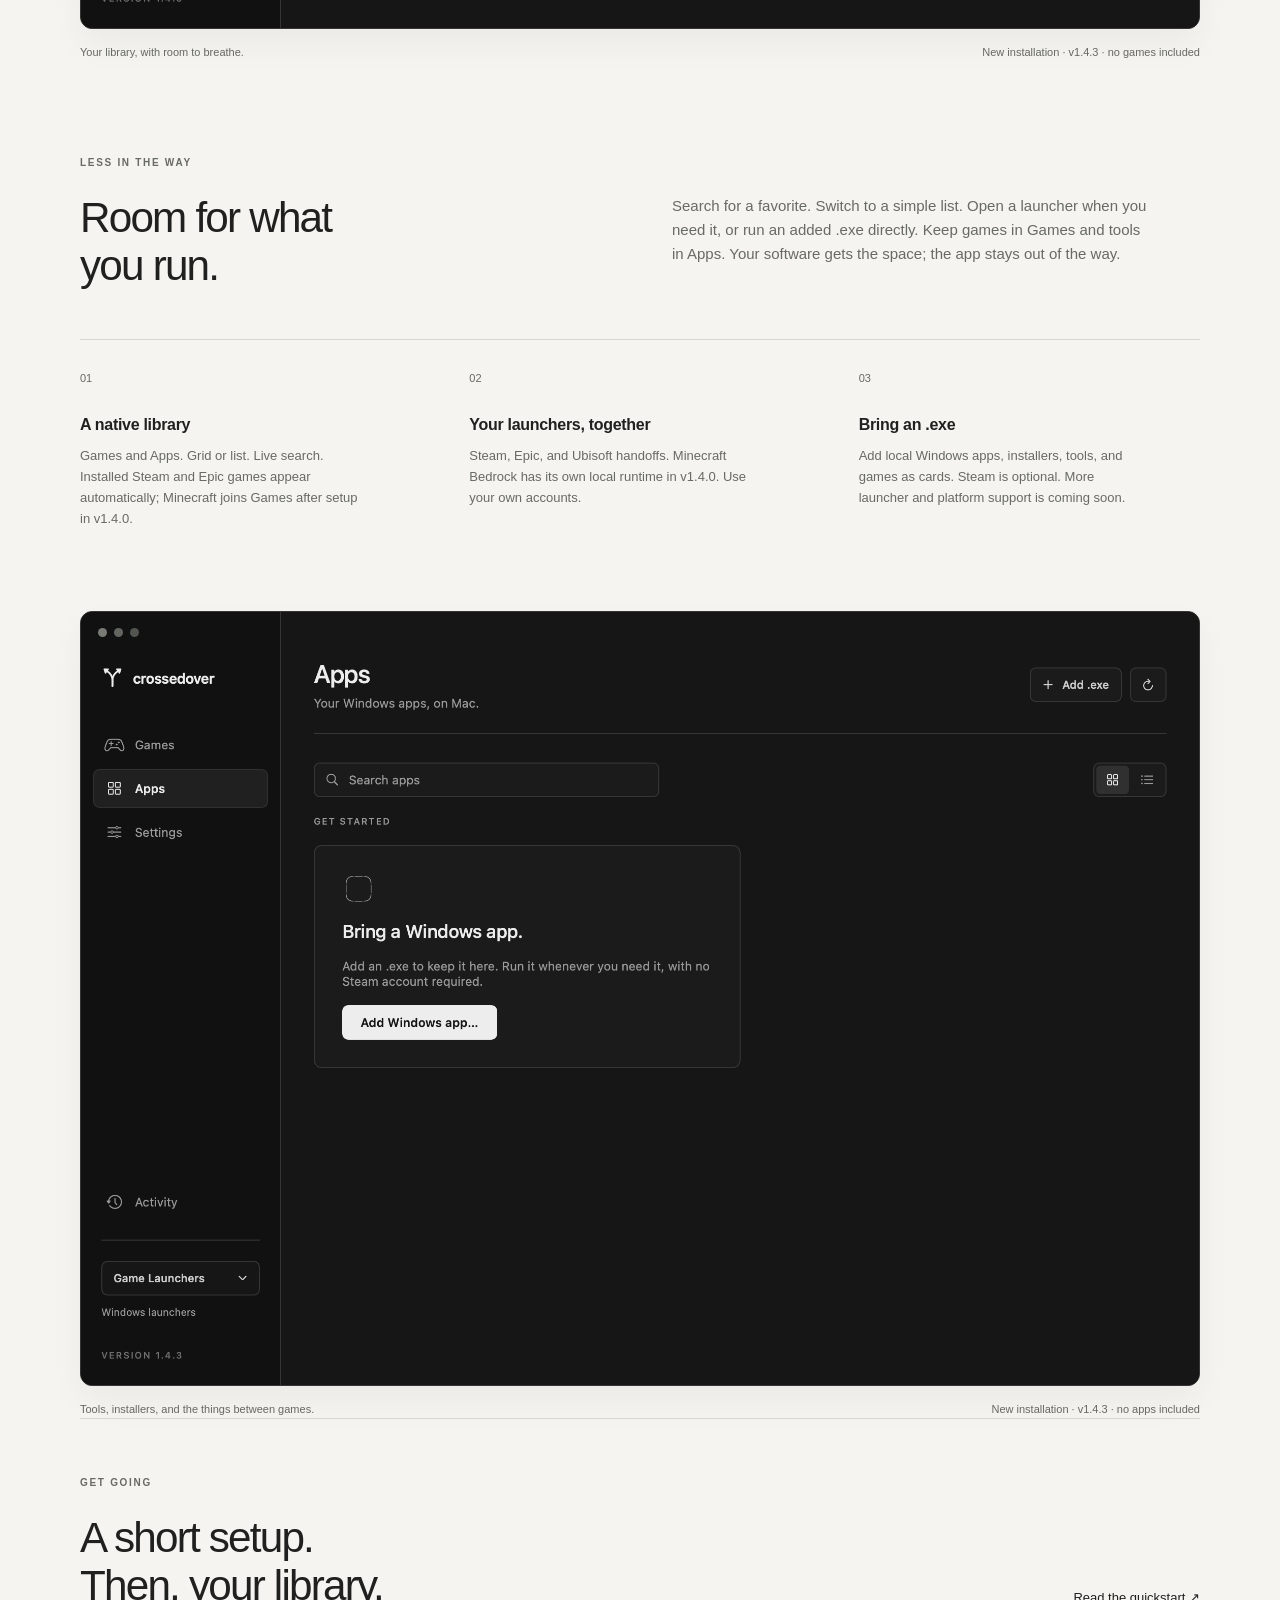
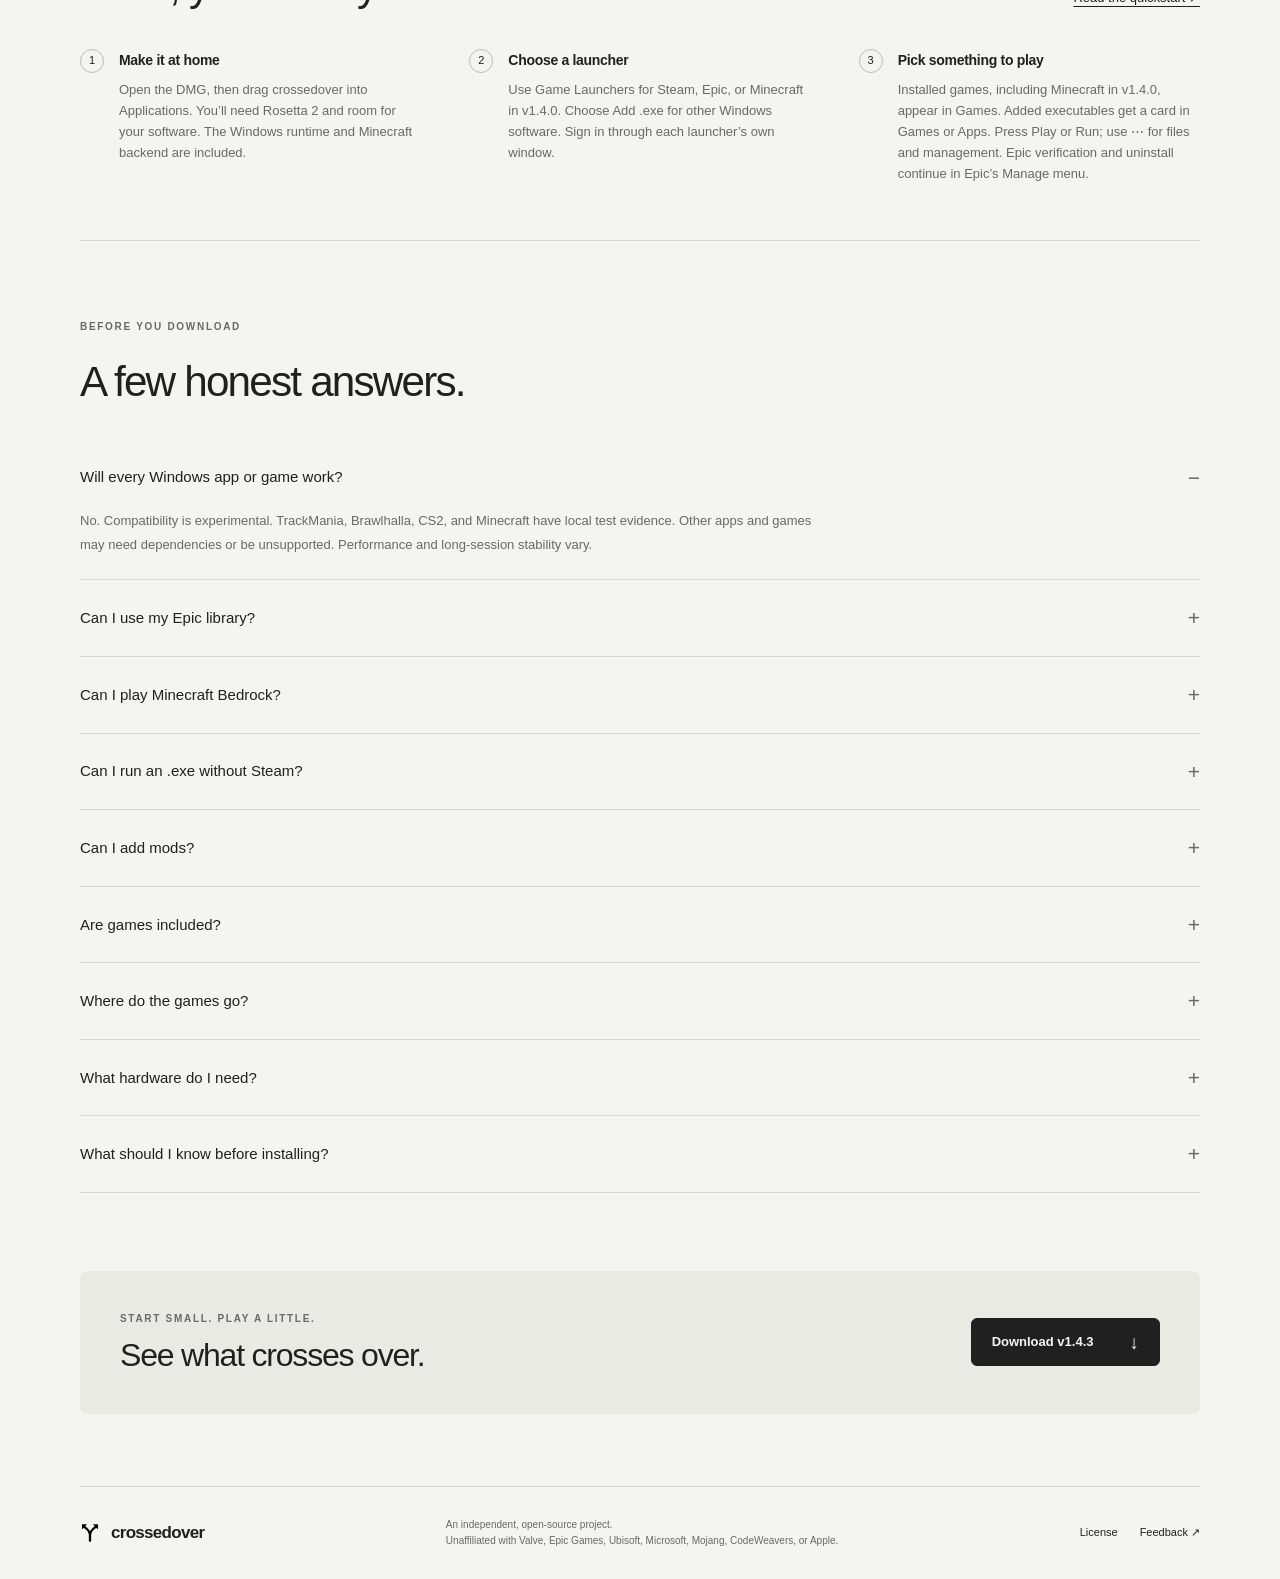
==== commit 827955c0: "Remove demo install prompts and placeholder cards for v1.4.3" ====
--- a/website/index.html
+++ b/website/index.html
@@ -2,10 +2,10 @@
 <html lang="en">
 <head>
 <meta charset="utf-8"><meta name="viewport" content="width=device-width,initial-scale=1">
-<meta name="description" content="Windows apps and games, at home on your Mac. crossedover v1.4.1 brings Steam, Epic, Minecraft Bedrock, and Windows .exe cards to Apple silicon.">
+<meta name="description" content="Windows apps and games, at home on your Mac. crossedover v1.4.3 brings Steam, Epic, Minecraft Bedrock, and Windows .exe cards to Apple silicon.">
 <meta name="theme-color" content="#f5f4f0">
 <meta property="og:title" content="crossedover — Windows apps &amp; games. A Mac home.">
-<meta property="og:description" content="Steam, Epic, Minecraft Bedrock, and local Windows apps in two simple libraries. Download crossedover v1.4.1 for Apple silicon Macs.">
+<meta property="og:description" content="Steam, Epic, Minecraft Bedrock, and local Windows apps in two simple libraries. Download crossedover v1.4.3 for Apple silicon Macs.">
 <meta property="og:image" content="https://corypearl.github.io/crossedover/assets/library.png">
 <meta property="og:url" content="https://corypearl.github.io/crossedover/">
 <meta property="og:type" content="website">
@@ -19,14 +19,14 @@
 <main id="main">
 <section class="hero wrap" aria-labelledby="hero-title">
 <div><p class="eyebrow">A MAC APP. A FEW MORE POSSIBILITIES.</p><h1 id="hero-title">Windows apps.<br>Games, too.</h1></div>
-<div class="hero-copy"><p class="eyebrow">v1.4.1 · Find your settings</p><p>A native Mac home for Windows apps and games. Steam, Epic, local .exe files, and now Minecraft Bedrock in v1.4.0. Two simple libraries, searchable settings, and one place to run what you love. Built for Apple silicon.</p><a class="button" href="https://github.com/CoryPearl/crossedover/releases/download/v1.4.1/crossedover-1.4.1.dmg">Download v1.4.1 <span aria-hidden="true">↓</span></a><p class="download-note">Apple silicon · Rosetta 2<br>Steam / Epic / .exe: macOS 15 or 26<br>Minecraft preview: macOS 26+<br><a href="quickstart.html#hardware">Required &amp; recommended hardware</a><br>GitHub repository access required for downloads.<br>Not notarized yet. <a href="quickstart.html#first-open">First-open guide</a></p><p class="download-stats" data-download-stats>Download count unavailable</p></div>
+<div class="hero-copy"><p class="eyebrow">v1.4.3 · Your library, your choice</p><p>A native Mac home for Windows apps and games. Steam, Epic, local .exe files, and now Minecraft Bedrock in v1.4.0. Start with an empty library. Install the games and apps you choose, with searchable settings and room for your software. Built for Apple silicon.</p><a class="button" href="https://github.com/CoryPearl/crossedover/releases/download/v1.4.3/crossedover-1.4.3.dmg">Download v1.4.3 <span aria-hidden="true">↓</span></a><p class="download-note">Apple silicon · Rosetta 2<br>Steam / Epic / .exe: macOS 15 or 26<br>Minecraft preview: macOS 26+<br><a href="quickstart.html#hardware">Required &amp; recommended hardware</a><br>GitHub repository access required for downloads.<br>Not notarized yet. <a href="quickstart.html#first-open">First-open guide</a></p><p class="download-stats" data-download-stats>Download count unavailable</p></div>
 </section>
-<figure class="app-preview wrap"><div class="app-frame"><div class="traffic-lights" aria-hidden="true"><i></i><i></i><i></i></div><img src="assets/library.png" width="2200" height="1800" alt="The crossedover library, with separate Games and Apps navigation, search, Steam, Epic, and Minecraft game cards, Add .exe, and a Game Launchers menu" fetchpriority="high"></div><figcaption><span>Your library, with room to breathe.</span><span>Interface preview · v1.4.0</span></figcaption></figure>
+<figure class="app-preview wrap"><div class="app-frame"><div class="traffic-lights" aria-hidden="true"><i></i><i></i><i></i></div><img src="assets/library.png" width="2200" height="1800" alt="A new crossedover installation with an empty game library, Add .exe, Steam and Epic setup, and a Game Launchers menu" fetchpriority="high"></div><figcaption><span>Your library, with room to breathe.</span><span>New installation · v1.4.3 · no games included</span></figcaption></figure>
 <section class="intro wrap" aria-labelledby="intro-title"><p class="eyebrow">LESS IN THE WAY</p><div class="intro-columns"><h2 id="intro-title">Room for what<br>you run.</h2><p>Search for a favorite. Switch to a simple list. Open a launcher when you need it, or run an added .exe directly. Keep games in Games and tools in Apps. Your software gets the space; the app stays out of the way.</p></div><div class="details-grid"><div><span>01</span><h3>A native library</h3><p>Games and Apps. Grid or list. Live search. Installed Steam and Epic games appear automatically; Minecraft joins Games after setup in v1.4.0.</p></div><div><span>02</span><h3>Your launchers, together</h3><p>Steam, Epic, and Ubisoft handoffs. Minecraft Bedrock has its own local runtime in v1.4.0. Use your own accounts.</p></div><div><span>03</span><h3>Bring an .exe</h3><p>Add local Windows apps, installers, tools, and games as cards. Steam is optional. More launcher and platform support is coming soon.</p></div></div></section>
-<figure class="app-preview wrap"><div class="app-frame"><div class="traffic-lights" aria-hidden="true"><i></i><i></i><i></i></div><img src="assets/apps.png" width="2200" height="1520" alt="The crossedover Apps library with example local Windows executable cards and Run controls" loading="lazy"></div><figcaption><span>Tools, installers, and the things between games.</span><span>Example cards · v1.3.1 · no apps included</span></figcaption></figure>
+<figure class="app-preview wrap"><div class="app-frame"><div class="traffic-lights" aria-hidden="true"><i></i><i></i><i></i></div><img src="assets/apps.png" width="2200" height="1520" alt="A new crossedover installation with an empty Apps library and Add Windows app button" loading="lazy"></div><figcaption><span>Tools, installers, and the things between games.</span><span>New installation · v1.4.3 · no apps included</span></figcaption></figure>
 <section class="getting-started wrap" aria-labelledby="start-title"><div class="section-heading"><div><p class="eyebrow">GET GOING</p><h2 id="start-title">A short setup.<br>Then, your library.</h2></div><a href="quickstart.html">Read the quickstart ↗</a></div><ol class="steps"><li><span>1</span><div><h3>Make it at home</h3><p>Open the DMG, then drag crossedover into Applications. You’ll need Rosetta 2 and room for your software. The Windows runtime and Minecraft backend are included.</p></div></li><li><span>2</span><div><h3>Choose a launcher</h3><p>Use Game Launchers for Steam, Epic, or Minecraft in v1.4.0. Choose Add .exe for other Windows software. Sign in through each launcher’s own window.</p></div></li><li><span>3</span><div><h3>Pick something to play</h3><p>Installed games, including Minecraft in v1.4.0, appear in Games. Added executables get a card in Games or Apps. Press Play or Run; use ⋯ for files and management. Epic verification and uninstall continue in Epic’s Manage menu.</p></div></li></ol></section>
-<section class="questions wrap" aria-labelledby="questions-title"><p class="eyebrow">BEFORE YOU DOWNLOAD</p><h2 id="questions-title">A few honest answers.</h2><details open><summary>Will every Windows app or game work?</summary><p>No. Compatibility is experimental. TrackMania, Brawlhalla, CS2, and Minecraft have local test evidence. Other apps and games may need dependencies or be unsupported. Performance and long-session stability vary.</p></details><details><summary>Can I use my Epic library?</summary><p>Yes. Choose <strong>Game Launchers → Set up Epic Games</strong> to install the Windows launcher, sign in there, and download a game inside its Windows C: drive. Completed installs appear beside Steam games. Epic games use their Windows launcher, with DXMT / Metal for DirectX 10–11 and DXVK / Metal for DirectX 9. Games installed through Ubisoft Connect, such as Brawlhalla, retain their Epic card and launch through Epic’s own partner handoff after initial account linking. See the <a href="quickstart.html#epic">Epic guide</a>.</p></details><details><summary>Can I play Minecraft Bedrock?</summary><p>Yes, in the <strong>v1.4.1 release with its included Minecraft backend</strong>. Sign in with the Microsoft account that owns Minecraft for Windows, install it, and launch from its Games card. Verified download/install and local play with controls, sound, and saving have been tested. It needs Apple silicon, macOS 26+, and Rosetta. The Windows Xbox app and general Game Pass catalog are not implemented. <a href="quickstart.html#minecraft">Minecraft setup ↗</a></p></details><details><summary>Can I run an .exe without Steam?</summary><p>Yes. Choose <strong>Add .exe</strong>, give it a name, and place it in Games or Apps. Add its containing folder when it needs nearby files. Run installers first, then edit the card to choose the installed program. Everything runs locally with your Mac user permissions. See the <a href="quickstart.html#exe">.exe guide</a>.</p></details><details><summary>Can I add mods?</summary><p>Use a game’s <strong>⋯ → Mods &amp; files</strong> menu to open its installation or Windows Documents in Finder. Follow each mod’s Windows instructions. Steam Workshop subscriptions are available for games that support them; Windows mod managers and DLL loaders may need additional setup. See the <a href="quickstart.html#mods">modding guide</a>.</p></details><details><summary>Are games included?</summary><p>No game files or accounts are included. Steam and Epic use their official Windows clients. Minecraft is downloaded from Microsoft after ownership checks in v1.4.0. Install games through your own accounts. Your native Mac launchers stay separate.</p></details><details><summary>Where do the games go?</summary><p>Games, imported apps, and runtime data live separately from the app under <code>~/Library/Application Support/CrossedOver/</code>. Use a game’s ⋯ menu for its files or uninstall flow. Epic uninstall continues in Epic Library → ⋯ → Manage.</p></details><details><summary>What hardware do I need?</summary><p>Apple silicon (M1 or newer), macOS 15 or 26, working Rosetta, and 8 GiB free for setup plus game storage. We recommend <strong>16 GB+ unified memory</strong>, or <strong>24–32 GB+</strong> for heavier games, and SSD space for updates. M4 / 16 GB is our current test configuration; other Macs and a minimum 60 FPS have not been validated. Read the <a href="quickstart.html#hardware">hardware guidelines</a>.</p></details><details><summary>What should I know before installing?</summary><p>You need Apple silicon, macOS 15 or 26, Rosetta 2, and 8 GiB free before game downloads. This release is not notarized. Read the <a href="quickstart.html">quickstart</a>. While the repository is private, downloads require GitHub repository access.</p></details></section>
-<section class="last-call wrap"><div><p class="eyebrow">START SMALL. PLAY A LITTLE.</p><h2>See what crosses over.</h2></div><a class="button" href="https://github.com/CoryPearl/crossedover/releases/download/v1.4.1/crossedover-1.4.1.dmg">Download v1.4.1 <span aria-hidden="true">↓</span></a></section>
+<section class="questions wrap" aria-labelledby="questions-title"><p class="eyebrow">BEFORE YOU DOWNLOAD</p><h2 id="questions-title">A few honest answers.</h2><details open><summary>Will every Windows app or game work?</summary><p>No. Compatibility is experimental. TrackMania, Brawlhalla, CS2, and Minecraft have local test evidence. Other apps and games may need dependencies or be unsupported. Performance and long-session stability vary.</p></details><details><summary>Can I use my Epic library?</summary><p>Yes. Choose <strong>Game Launchers → Set up Epic Games</strong> to install the Windows launcher, sign in there, and download a game inside its Windows C: drive. Completed installs appear beside Steam games. Epic games use their Windows launcher, with DXMT / Metal for DirectX 10–11 and DXVK / Metal for DirectX 9. Games installed through Ubisoft Connect, such as Brawlhalla, retain their Epic card and launch through Epic’s own partner handoff after initial account linking. See the <a href="quickstart.html#epic">Epic guide</a>.</p></details><details><summary>Can I play Minecraft Bedrock?</summary><p>Yes, in the <strong>v1.4.3 release with its included Minecraft backend</strong>. Sign in with the Microsoft account that owns Minecraft for Windows, install it, and launch from its Games card. Verified download/install and local play with controls, sound, and saving have been tested. It needs Apple silicon, macOS 26+, and Rosetta. The Windows Xbox app and general Game Pass catalog are not implemented. <a href="quickstart.html#minecraft">Minecraft setup ↗</a></p></details><details><summary>Can I run an .exe without Steam?</summary><p>Yes. Choose <strong>Add .exe</strong>, give it a name, and place it in Games or Apps. Add its containing folder when it needs nearby files. Run installers first, then edit the card to choose the installed program. Everything runs locally with your Mac user permissions. See the <a href="quickstart.html#exe">.exe guide</a>.</p></details><details><summary>Can I add mods?</summary><p>Use a game’s <strong>⋯ → Mods &amp; files</strong> menu to open its installation or Windows Documents in Finder. Follow each mod’s Windows instructions. Steam Workshop subscriptions are available for games that support them; Windows mod managers and DLL loaders may need additional setup. See the <a href="quickstart.html#mods">modding guide</a>.</p></details><details><summary>Are games included?</summary><p>New installations start with empty Games and Apps libraries. No games, sample cards, TrackMania demo-install prompts, or accounts are included. Steam and Epic use their official Windows clients. Minecraft is downloaded from Microsoft after ownership checks in v1.4.0. Install games through your own accounts. Your native Mac launchers stay separate.</p></details><details><summary>Where do the games go?</summary><p>Games, imported apps, and runtime data live separately from the app under <code>~/Library/Application Support/CrossedOver/</code>. Use a game’s ⋯ menu for its files or uninstall flow. Epic uninstall continues in Epic Library → ⋯ → Manage.</p></details><details><summary>What hardware do I need?</summary><p>Apple silicon (M1 or newer), macOS 15 or 26, working Rosetta, and 8 GiB free for setup plus game storage. We recommend <strong>16 GB+ unified memory</strong>, or <strong>24–32 GB+</strong> for heavier games, and SSD space for updates. M4 / 16 GB is our current test configuration; other Macs and a minimum 60 FPS have not been validated. Read the <a href="quickstart.html#hardware">hardware guidelines</a>.</p></details><details><summary>What should I know before installing?</summary><p>You need Apple silicon, macOS 15 or 26, Rosetta 2, and 8 GiB free before game downloads. This release is not notarized. Read the <a href="quickstart.html">quickstart</a>. While the repository is private, downloads require GitHub repository access.</p></details></section>
+<section class="last-call wrap"><div><p class="eyebrow">START SMALL. PLAY A LITTLE.</p><h2>See what crosses over.</h2></div><a class="button" href="https://github.com/CoryPearl/crossedover/releases/download/v1.4.3/crossedover-1.4.3.dmg">Download v1.4.3 <span aria-hidden="true">↓</span></a></section>
 </main>
 <footer class="wrap"><a class="wordmark" href="./"><img src="assets/mark.svg" width="20" height="22" alt="">crossedover</a><p>An independent, open-source project.<br>Unaffiliated with Valve, Epic Games, Ubisoft, Microsoft, Mojang, CodeWeavers, or Apple.</p><div><a href="https://github.com/CoryPearl/crossedover/blob/main/LICENSE">License</a><a href="https://github.com/CoryPearl/crossedover/issues">Feedback ↗</a></div></footer>
 </body></html>
